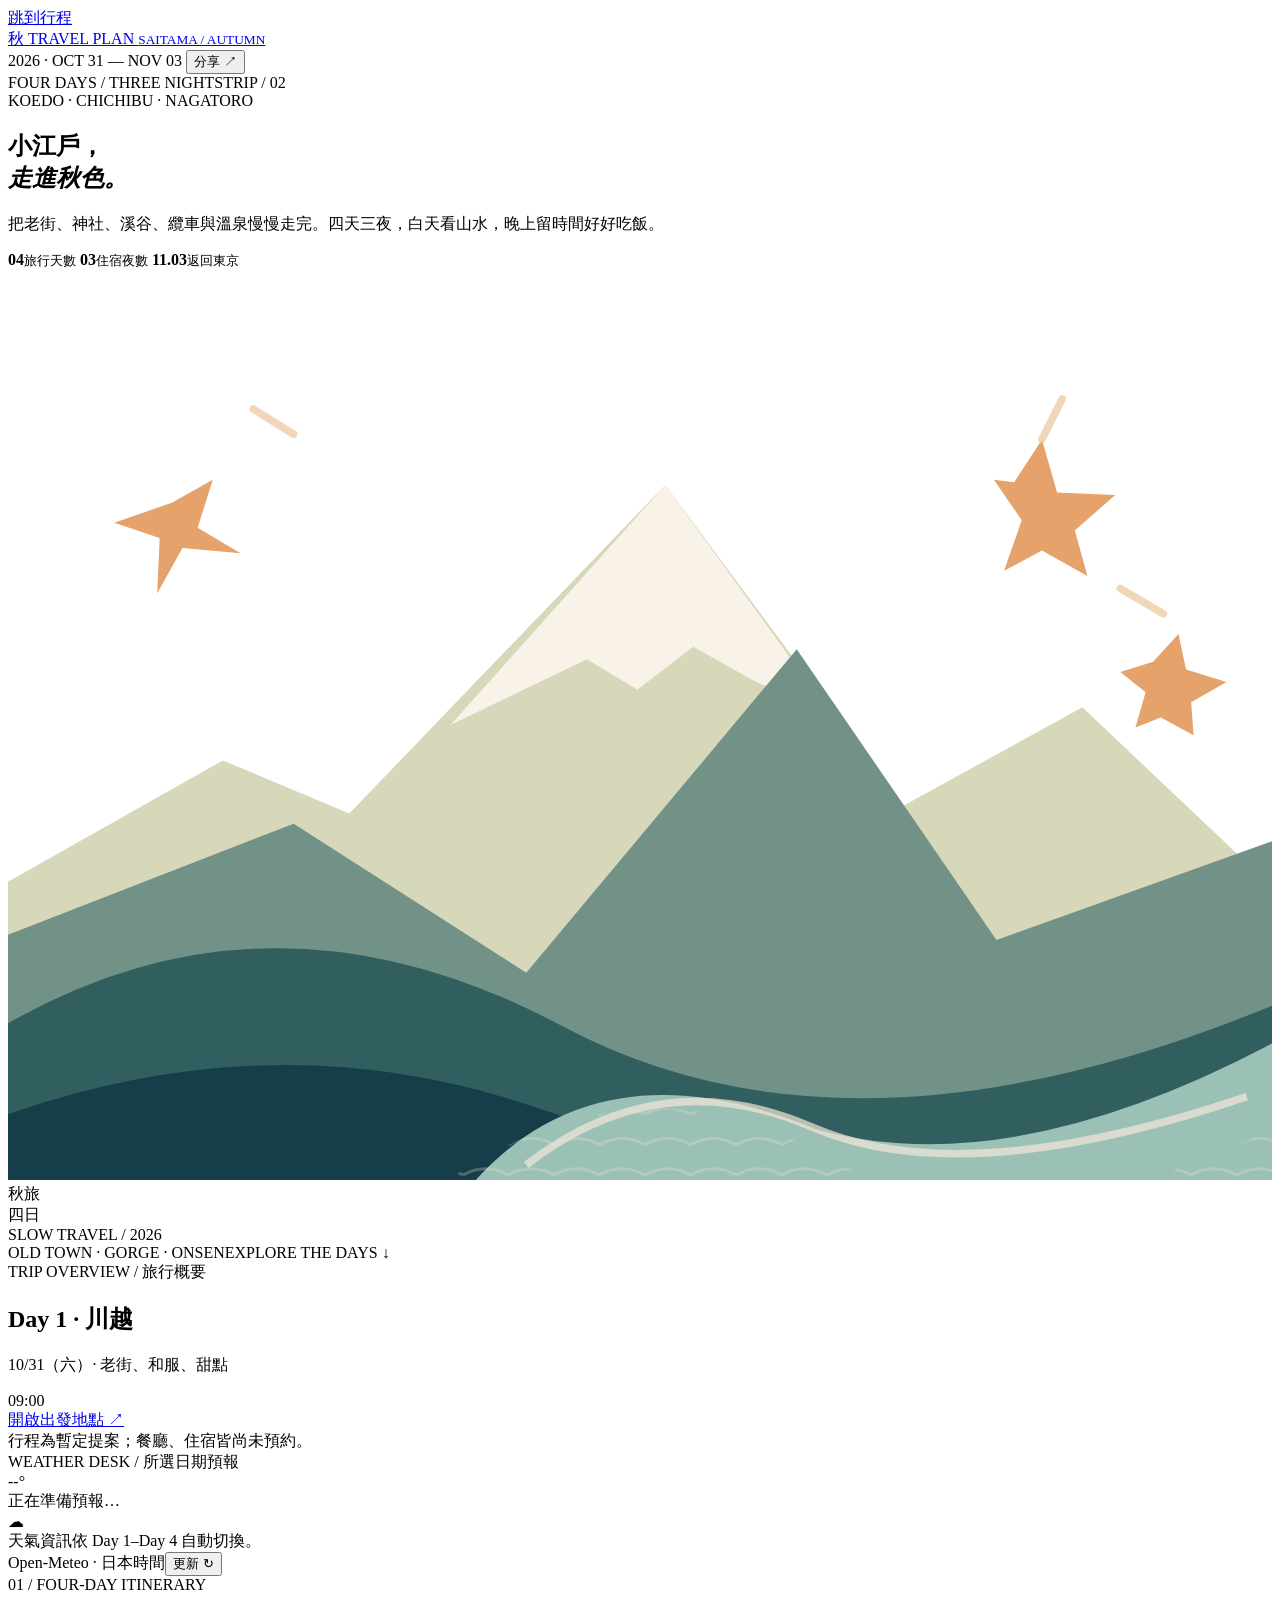
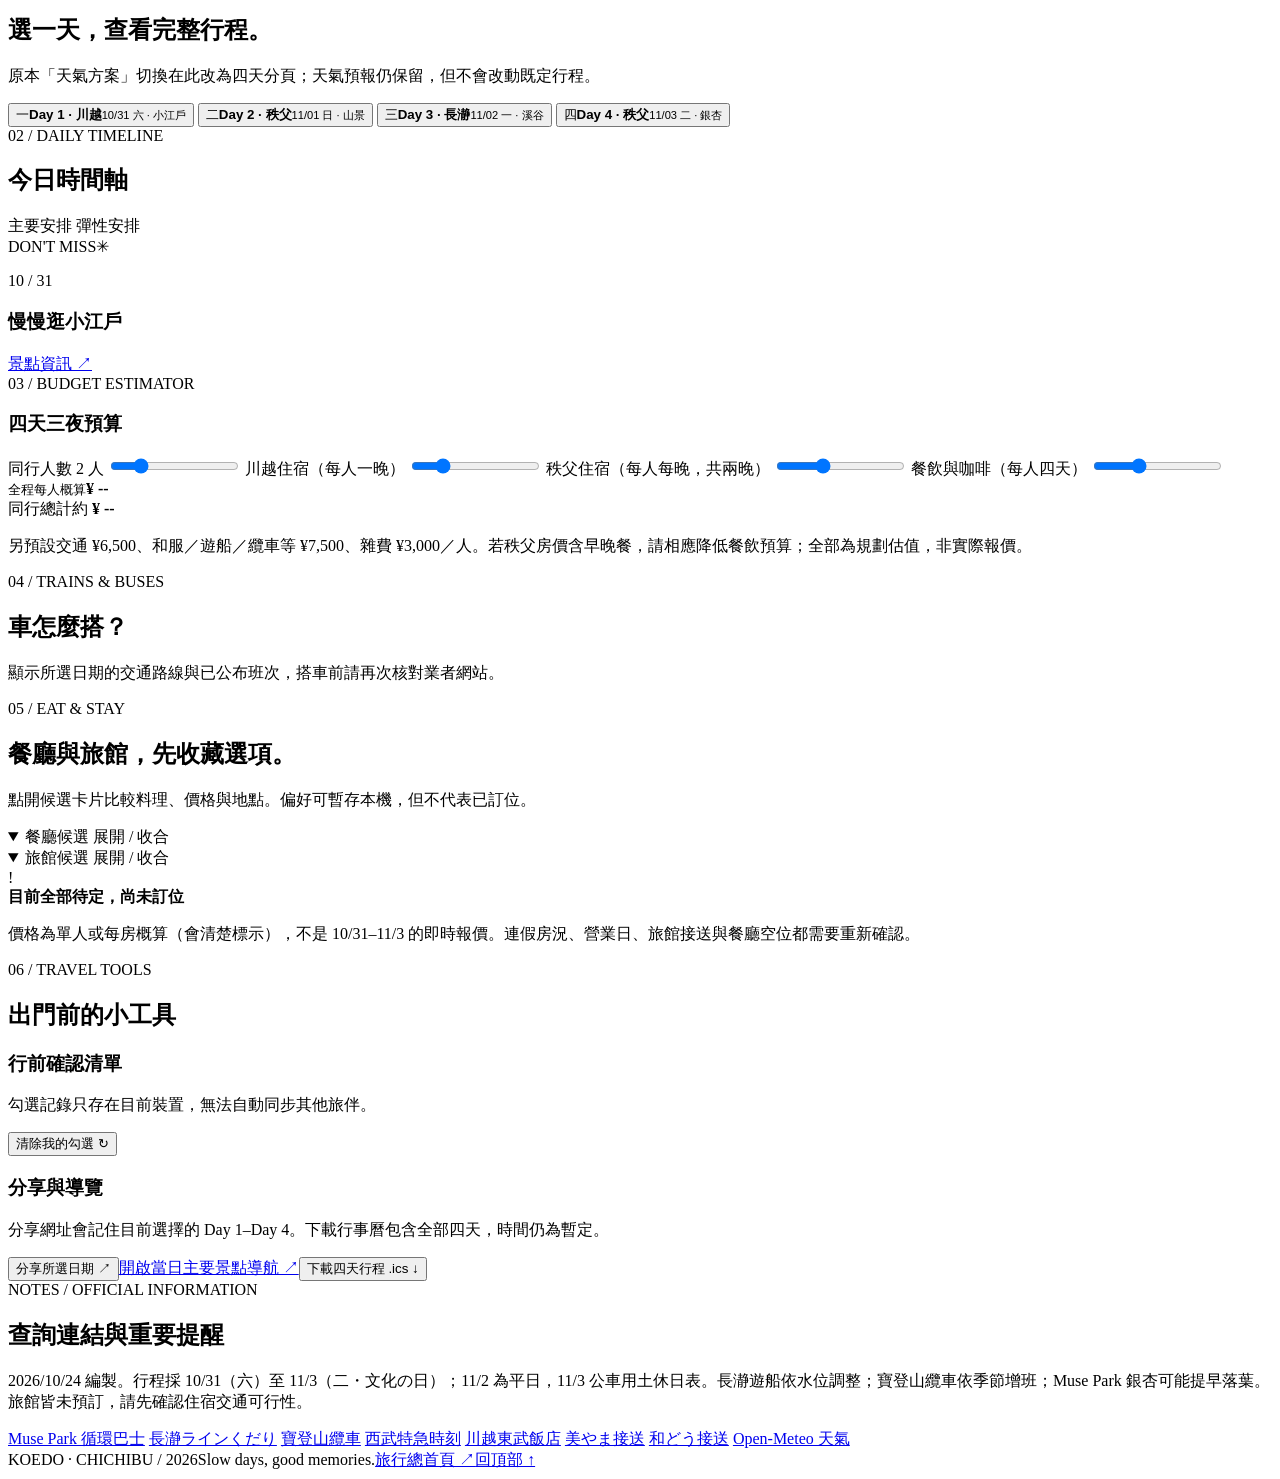
==== chichibu-kawagoe/index.html @ 5db81b58 "Add four-day Kawagoe and Chichibu itinerary page skeleton" ====
<!doctype html>
<html lang="zh-Hant">
<head>
<meta charset="UTF-8">
<meta name="viewport" content="width=device-width, initial-scale=1, viewport-fit=cover">
<meta name="theme-color" content="#102c34">
<meta name="description" content="2026/10/31–11/3 川越、秩父與長瀞四天三夜互動行程；每日時間軸、交通資訊、餐廳旅館候選、預算與地圖。">
<meta property="og:type" content="website">
<meta property="og:title" content="川越・秩父・長瀞｜四天三夜秋日旅行">
<meta property="og:description" content="切換 Day 1–Day 4，查看行程、交通、待定餐廳與旅館候選、即時預報和預算。">
<title>川越・秩父・長瀞｜2026 秋日四天三夜</title>
<link rel="icon" href="favicon.svg" type="image/svg+xml">
<link rel="stylesheet" href="styles.css">
<script src="app.js" defer></script>
</head>
<body>
<a class="skip-link" href="#schedule">跳到行程</a>
<header class="site-header">
  <a class="brand" href="../" aria-label="返回 Travel Plan 總首頁">
    <span class="brand-mark" aria-hidden="true">秋</span>
    <span class="brand-caption">TRAVEL PLAN <small>SAITAMA / AUTUMN</small></span>
  </a>
  <div class="header-actions">
    <span class="header-date">2026 · OCT 31 — NOV 03</span>
    <button class="header-share" id="shareTop" type="button">分享 ↗</button>
  </div>
</header>
<main id="top">
  <section class="hero" aria-labelledby="hero-title">
    <div class="hero-topline"><span class="pill pill-bright">FOUR DAYS / THREE NIGHTS</span><span class="hero-index">TRIP / 02</span></div>
    <div class="hero-grid">
      <div class="hero-copy">
        <div class="kicker">KOEDO · CHICHIBU · NAGATORO</div>
        <h1 id="hero-title">小江戶，<br><em>走進秋色。</em></h1>
        <p class="hero-subtitle">把老街、神社、溪谷、纜車與溫泉慢慢走完。四天三夜，白天看山水，晚上留時間好好吃飯。</p>
        <div class="hero-meta">
          <span><b>04</b><small>旅行天數</small></span>
          <span><b>03</b><small>住宿夜數</small></span>
          <span><b>11.03</b><small>返回東京</small></span>
        </div>
      </div>
      <div class="hero-visual autumn-visual" role="img" aria-label="原創山巒、河流、楓葉與夕陽的日式風格插畫">
        <div class="art-rising-sun"></div>
        <svg viewBox="0 0 500 360" xmlns="http://www.w3.org/2000/svg" aria-hidden="true" focusable="false">
          <defs><pattern id="river-lines" width="18" height="12" patternUnits="userSpaceOnUse"><path d="M0 10Q9 5 18 10" fill="none" stroke="#f2e7d8" opacity=".3"/></pattern></defs>
          <path d="M0 242L85 194L135 215L260 85L354 212L425 173L500 244V360H0Z" fill="#d7d7ba"/>
          <path d="M175 180L260 85L325 175L296 163L271 149L249 166L229 154Z" fill="#f8f2e9"/>
          <path d="M0 263L113 219L205 278L312 150L391 265L500 226V360H0Z" fill="#739287"/>
          <path d="M0 298Q105 238 219 299T500 291V360H0Z" fill="#315f5f"/>
          <path d="M0 334Q108 296 211 332T500 326V360H0Z" fill="#153e48"/>
          <path d="M185 360Q235 305 320 340Q396 361 500 306V360Z" fill="#9bc0b6"/>
          <path d="M205 354Q258 313 318 339T490 327" fill="none" stroke="#f2e7d8" stroke-width="3" opacity=".7"/>
          <path d="M174 360Q250 309 322 350T500 340V360Z" fill="url(#river-lines)"/>
          <g fill="#e5a36b"><path d="M65 92l16-9-6 19 17 10-23-2-10 18 1-22-18-6z"/><path d="M398 84l11-17 6 21 23 1-16 14 5 18-18-10-15 8 7-20-11-16z"/><path d="M453 155l10-11 3 14 16 5-14 8 1 13-13-7-10 4 4-14-10-8z"/></g>
          <g stroke="#efcda7" stroke-width="3" stroke-linecap="round" opacity=".8"><path d="M97 55l16 10"/><path d="M417 51l-8 16"/><path d="M440 126l17 10"/></g>
        </svg>
        <div class="visual-stamp">秋旅<br>四日</div>
        <span class="visual-label">SLOW TRAVEL / 2026</span>
      </div>
    </div>
    <div class="hero-bottom"><span>OLD TOWN · GORGE · ONSEN</span><span>EXPLORE THE DAYS ↓</span></div>
  </section>

  <div class="page-shell">
    <section class="intro-grid" aria-label="旅行概要與天氣">
      <article class="info-card meet-card">
        <div class="section-eyebrow">TRIP OVERVIEW / 旅行概要</div>
        <div class="meet-head"><div><h2 id="overviewTitle">Day 1 · 川越</h2><p id="overviewDate">10/31（六）· 老街、和服、甜點</p></div><div class="meet-clock" id="overviewClock">09<span>:00</span></div></div>
        <a class="text-link" id="meetMap" href="https://www.google.com/maps/search/?api=1&query=Ikebukuro%20Station" target="_blank" rel="noopener noreferrer">開啟出發地點 ↗</a>
        <div class="small-note"><span class="tiny-dot"></span> 行程為暫定提案；餐廳、住宿皆尚未預約。</div>
      </article>
      <article class="info-card weather-card" id="weatherBox">
        <div class="section-eyebrow">WEATHER DESK / 所選日期預報</div>
        <div class="weather-main"><div><div class="weather-temp" id="weatherTemp">--°</div><div id="weatherLabel" class="weather-label">正在準備預報…</div></div><div class="weather-symbol" id="weatherSymbol" aria-hidden="true">☁</div></div>
        <div class="weather-forecast" id="weatherForecast">天氣資訊依 Day 1–Day 4 自動切換。</div>
        <div class="weather-footer"><span id="weatherChecked">Open-Meteo · 日本時間</span><button type="button" class="subtle-button" id="reloadWeather">更新 ↻</button></div>
      </article>
    </section>

    <section class="mode-section" aria-labelledby="mode-title">
      <div class="section-heading"><div><div class="section-eyebrow">01 / FOUR-DAY ITINERARY</div><h2 id="mode-title">選一天，查看完整行程。</h2></div><p>原本「天氣方案」切換在此改為四天分頁；天氣預報仍保留，但不會改動既定行程。</p></div>
      <div class="mode-switch day-switch" role="group" aria-label="選擇旅行日期">
        <button type="button" class="mode-btn" data-day="1" aria-pressed="true"><span class="mode-icon">一</span><span><strong>Day 1 · 川越</strong><small>10/31 六 · 小江戶</small></span></button>
        <button type="button" class="mode-btn" data-day="2" aria-pressed="false"><span class="mode-icon">二</span><span><strong>Day 2 · 秩父</strong><small>11/01 日 · 山景</small></span></button>
        <button type="button" class="mode-btn" data-day="3" aria-pressed="false"><span class="mode-icon">三</span><span><strong>Day 3 · 長瀞</strong><small>11/02 一 · 溪谷</small></span></button>
        <button type="button" class="mode-btn" data-day="4" aria-pressed="false"><span class="mode-icon">四</span><span><strong>Day 4 · 秩父</strong><small>11/03 二 · 銀杏</small></span></button>
      </div>
      <div class="mode-notice" role="status" aria-live="polite" id="modeNotice"></div>
    </section>

    <section class="schedule-section" id="schedule" aria-labelledby="schedule-title">
      <div class="section-heading schedule-heading"><div><div class="section-eyebrow">02 / DAILY TIMELINE</div><h2 id="schedule-title">今日時間軸</h2></div><div class="schedule-right"><span class="schedule-key"><i></i> 主要安排</span><span class="schedule-key"><i></i> 彈性安排</span></div></div>
      <div class="schedule-layout">
        <div class="timeline" id="timeline" aria-live="polite"></div>
        <aside class="side-column">
          <article class="side-card highlight-card">
            <div class="highlight-top"><span class="small-label">DON'T MISS</span><span class="tiny-sun">✳</span></div>
            <p class="highlight-no" id="highlightDate">10 / 31</p><h3 id="highlightTitle">慢慢逛小江戶</h3><p id="highlightDesc"></p>
            <a id="highlightLink" href="#" target="_blank" rel="noopener noreferrer">景點資訊 ↗</a>
          </article>
          <article class="side-card budget-card" id="budget">
            <div class="section-eyebrow">03 / BUDGET ESTIMATOR</div>
            <h3>四天三夜預算</h3>
            <label class="field-label" for="people">同行人數 <output id="peopleOut">2</output> 人</label>
            <input type="range" id="people" min="1" max="6" step="1" value="2">
            <label class="field-label" for="kawagoeStay">川越住宿（每人一晚） <output id="kawagoeStayOut"></output></label>
            <input type="range" id="kawagoeStay" min="6000" max="20000" step="1000" value="9000">
            <label class="field-label" for="chichibuStay">秩父住宿（每人每晚，共兩晚） <output id="chichibuStayOut"></output></label>
            <input type="range" id="chichibuStay" min="9000" max="35000" step="1000" value="18000">
            <label class="field-label" for="foodCost">餐飲與咖啡（每人四天） <output id="foodCostOut"></output></label>
            <input type="range" id="foodCost" min="5000" max="20000" step="1000" value="10000">
            <div class="budget-total"><small>全程每人概算</small><strong id="perBudget">¥ --</strong></div>
            <div class="budget-per">同行總計約 <strong id="totalBudget">¥ --</strong></div>
            <p class="range-help">另預設交通 ¥6,500、和服／遊船／纜車等 ¥7,500、雜費 ¥3,000／人。若秩父房價含早晚餐，請相應降低餐飲預算；全部為規劃估值，非實際報價。</p>
          </article>
        </aside>
      </div>
    </section>

    <section class="transit-section" id="transport" aria-labelledby="transport-title">
      <div class="section-heading"><div><div class="section-eyebrow">04 / TRAINS & BUSES</div><h2 id="transport-title">車怎麼搭？</h2></div><p>顯示所選日期的交通路線與已公布班次，搭車前請再次核對業者網站。</p></div>
      <div id="transportCards" class="transit-grid" aria-live="polite"></div>
    </section>

    <section class="food-section" id="food" aria-labelledby="food-title">
      <div class="section-heading"><div><div class="section-eyebrow">05 / EAT & STAY</div><h2 id="food-title">餐廳與旅館，先收藏選項。</h2></div><p>點開候選卡片比較料理、價格與地點。偏好可暫存本機，但不代表已訂位。</p></div>
      <div class="choice-columns">
        <details class="choice-group" open><summary><span>餐廳候選 <small id="foodCount"></small></span><span class="summary-open">展開 / 收合</span></summary><div class="choice-list" id="foodChoices"></div></details>
        <details class="choice-group" open><summary><span>旅館候選 <small id="hotelCount"></small></span><span class="summary-open">展開 / 收合</span></summary><div class="choice-list" id="hotelChoices"></div></details>
      </div>
      <div class="booking-warning"><span class="warning-icon">!</span><div><b>目前全部待定，尚未訂位</b><p>價格為單人或每房概算（會清楚標示），不是 10/31–11/3 的即時報價。連假房況、營業日、旅館接送與餐廳空位都需要重新確認。</p></div></div>
    </section>

    <section class="tools-section" aria-labelledby="tools-title">
      <div class="section-heading"><div><div class="section-eyebrow">06 / TRAVEL TOOLS</div><h2 id="tools-title">出門前的小工具</h2></div></div>
      <div class="tools-grid">
        <article class="tool-card"><h3>行前確認清單</h3><p>勾選記錄只存在目前裝置，無法自動同步其他旅伴。</p><div class="checklist" id="checklist"></div><button class="reset-button" id="resetChecklist" type="button">清除我的勾選 ↻</button></article>
        <article class="tool-card"><h3>分享與導覽</h3><p>分享網址會記住目前選擇的 Day 1–Day 4。下載行事曆包含全部四天，時間仍為暫定。</p><div class="action-stack"><button class="action-primary" id="sharePlan" type="button">分享所選日期 ↗</button><a class="action-secondary" id="routeLink" href="https://www.google.com/maps/" target="_blank" rel="noopener noreferrer">開啟當日主要景點導航 ↗</a><button class="action-secondary" id="downloadCalendar" type="button">下載四天行程 .ics ↓</button></div><div class="copy-message" id="copyMessage" role="status" aria-live="polite"></div></article>
      </div>
    </section>
    <section class="source-section" aria-labelledby="source-title">
      <div class="section-eyebrow">NOTES / OFFICIAL INFORMATION</div>
      <h2 id="source-title">查詢連結與重要提醒</h2>
      <p>2026/10/24 編製。行程採 10/31（六）至 11/3（二・文化の日）；11/2 為平日，11/3 公車用土休日表。長瀞遊船依水位調整；寶登山纜車依季節增班；Muse Park 銀杏可能提早落葉。旅館皆未預訂，請先確認住宿交通可行性。</p>
      <div class="source-links">
        <a href="https://www.muse-park.com/access" target="_blank" rel="noopener noreferrer">Muse Park 循環巴士</a>
        <a href="https://www.chichibu-railway.co.jp/blog/news/2026line/" target="_blank" rel="noopener noreferrer">長瀞ラインくだり</a>
        <a href="https://www.hodosan-ropeway.co.jp/information/" target="_blank" rel="noopener noreferrer">寶登山纜車</a>
        <a href="https://www.seiburailway.jp/railway/reservedtrain/timetable/" target="_blank" rel="noopener noreferrer">西武特急時刻</a>
        <a href="https://www.tobuhotel.co.jp/kawagoe2020/access/" target="_blank" rel="noopener noreferrer">川越東武飯店</a>
        <a href="https://www.miyama-onsen.com/access.asp" target="_blank" rel="noopener noreferrer">美やま接送</a>
        <a href="https://www.wadoh.co.jp/access/" target="_blank" rel="noopener noreferrer">和どう接送</a>
        <a href="https://open-meteo.com/" target="_blank" rel="noopener noreferrer">Open-Meteo 天氣</a>
      </div>
    </section>
  </div>
</main>
<footer class="site-footer"><span>KOEDO · CHICHIBU / 2026</span><span>Slow days, good memories.</span><a href="../">旅行總首頁 ↗</a><a href="#top">回頂部 ↑</a></footer>
<div class="toast" role="status" aria-live="polite" id="toast"></div>
</body>
</html>
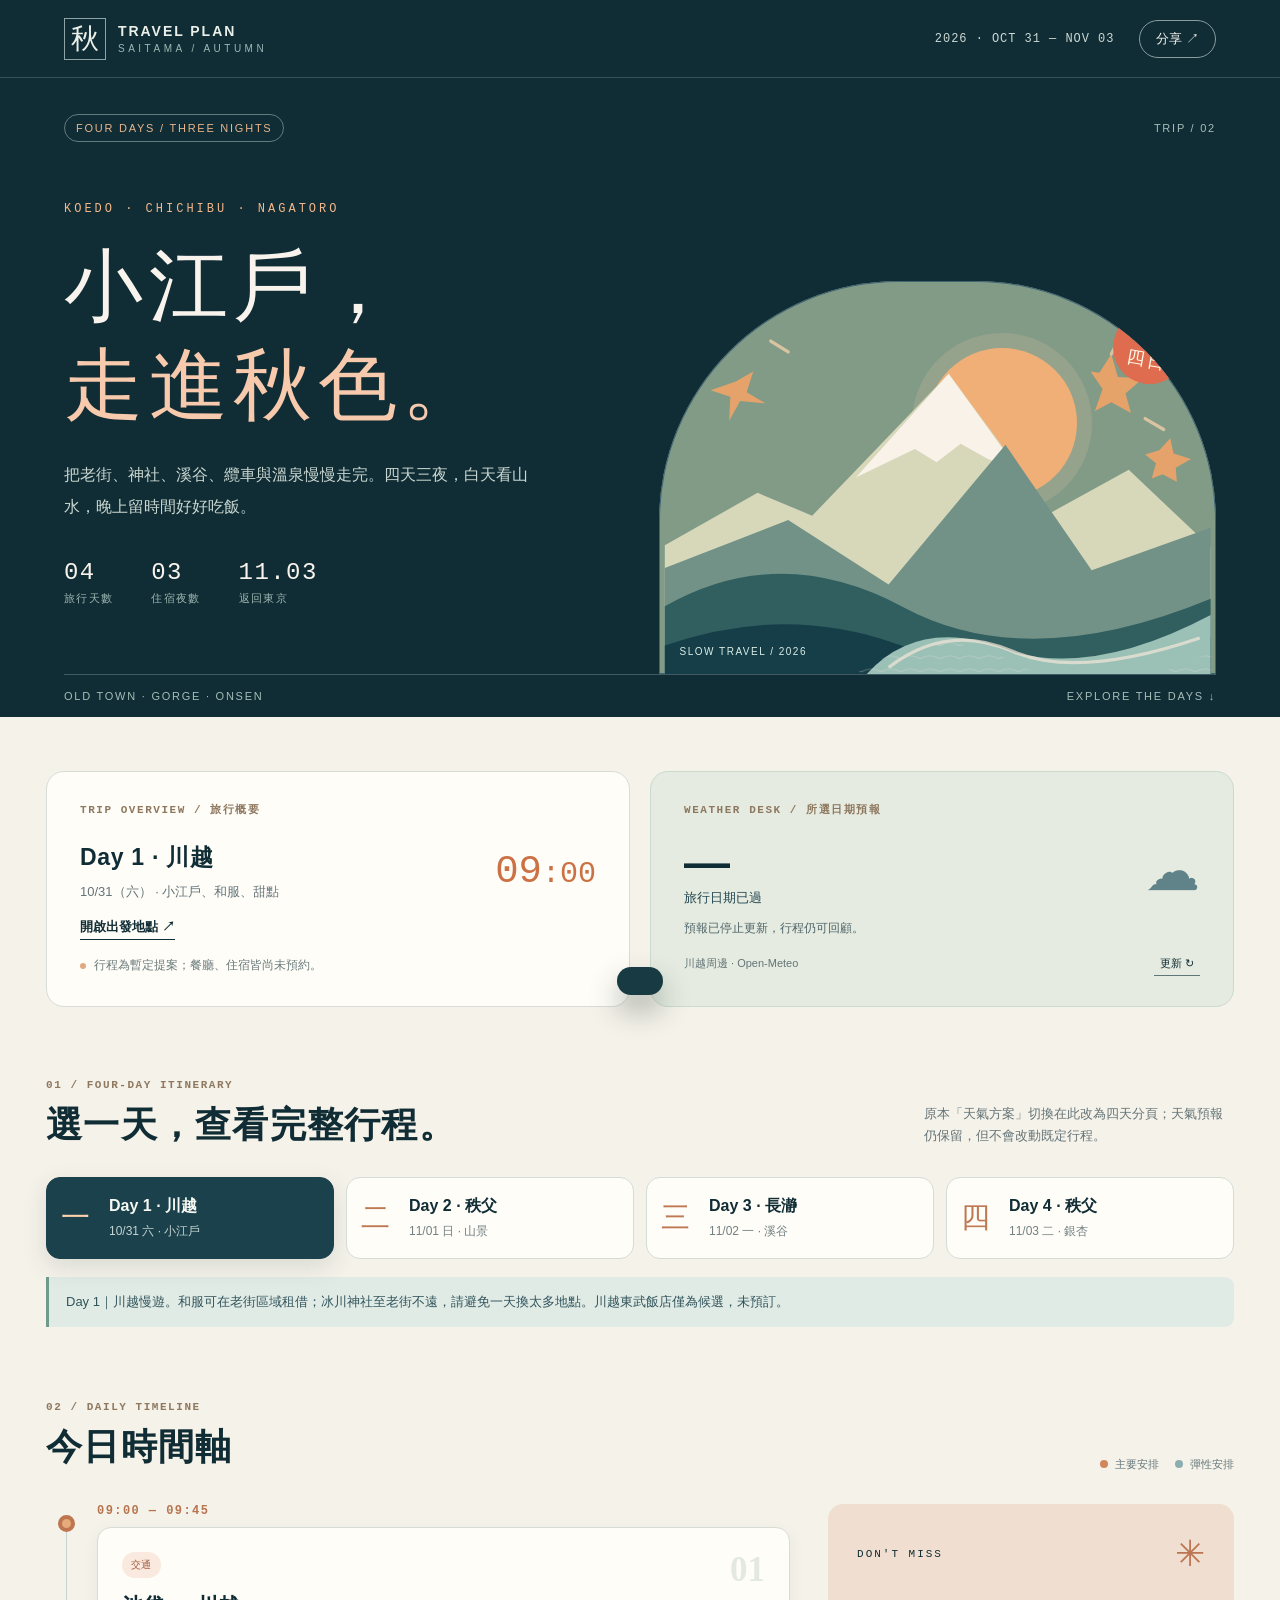
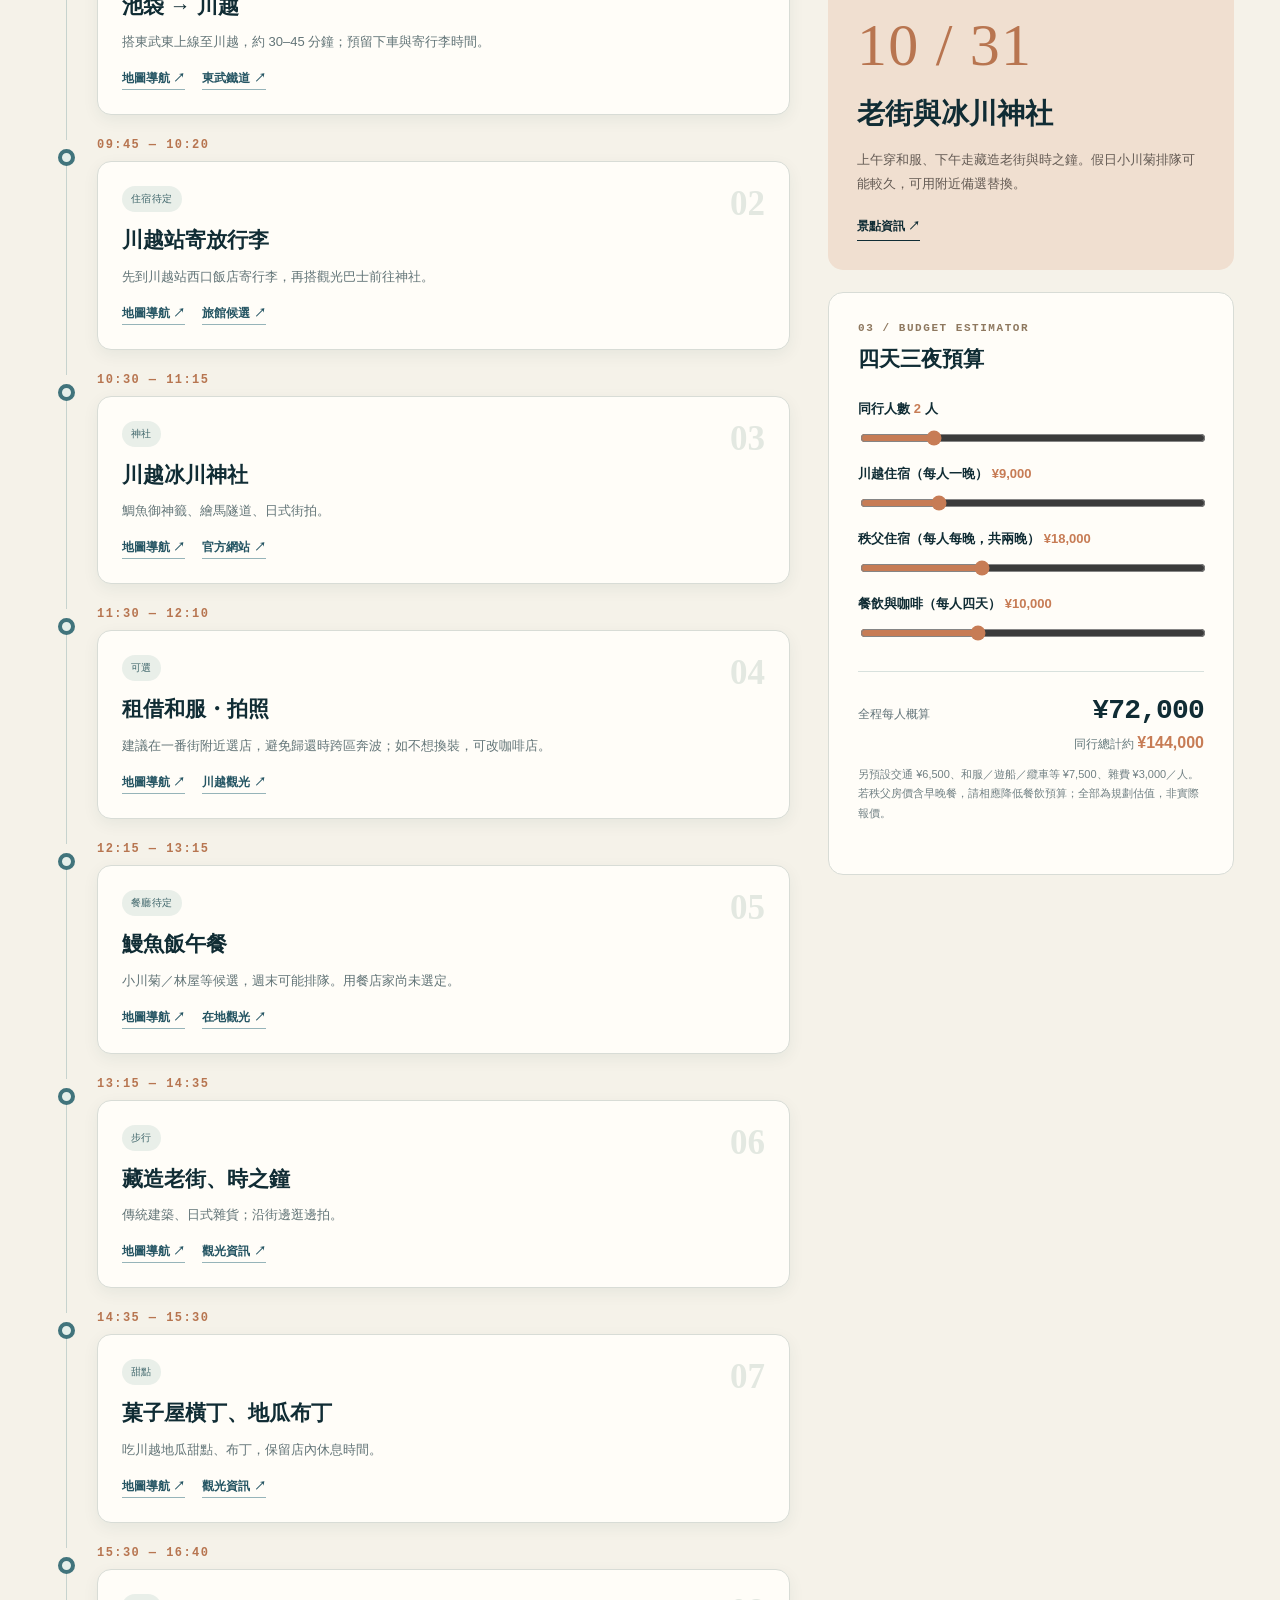
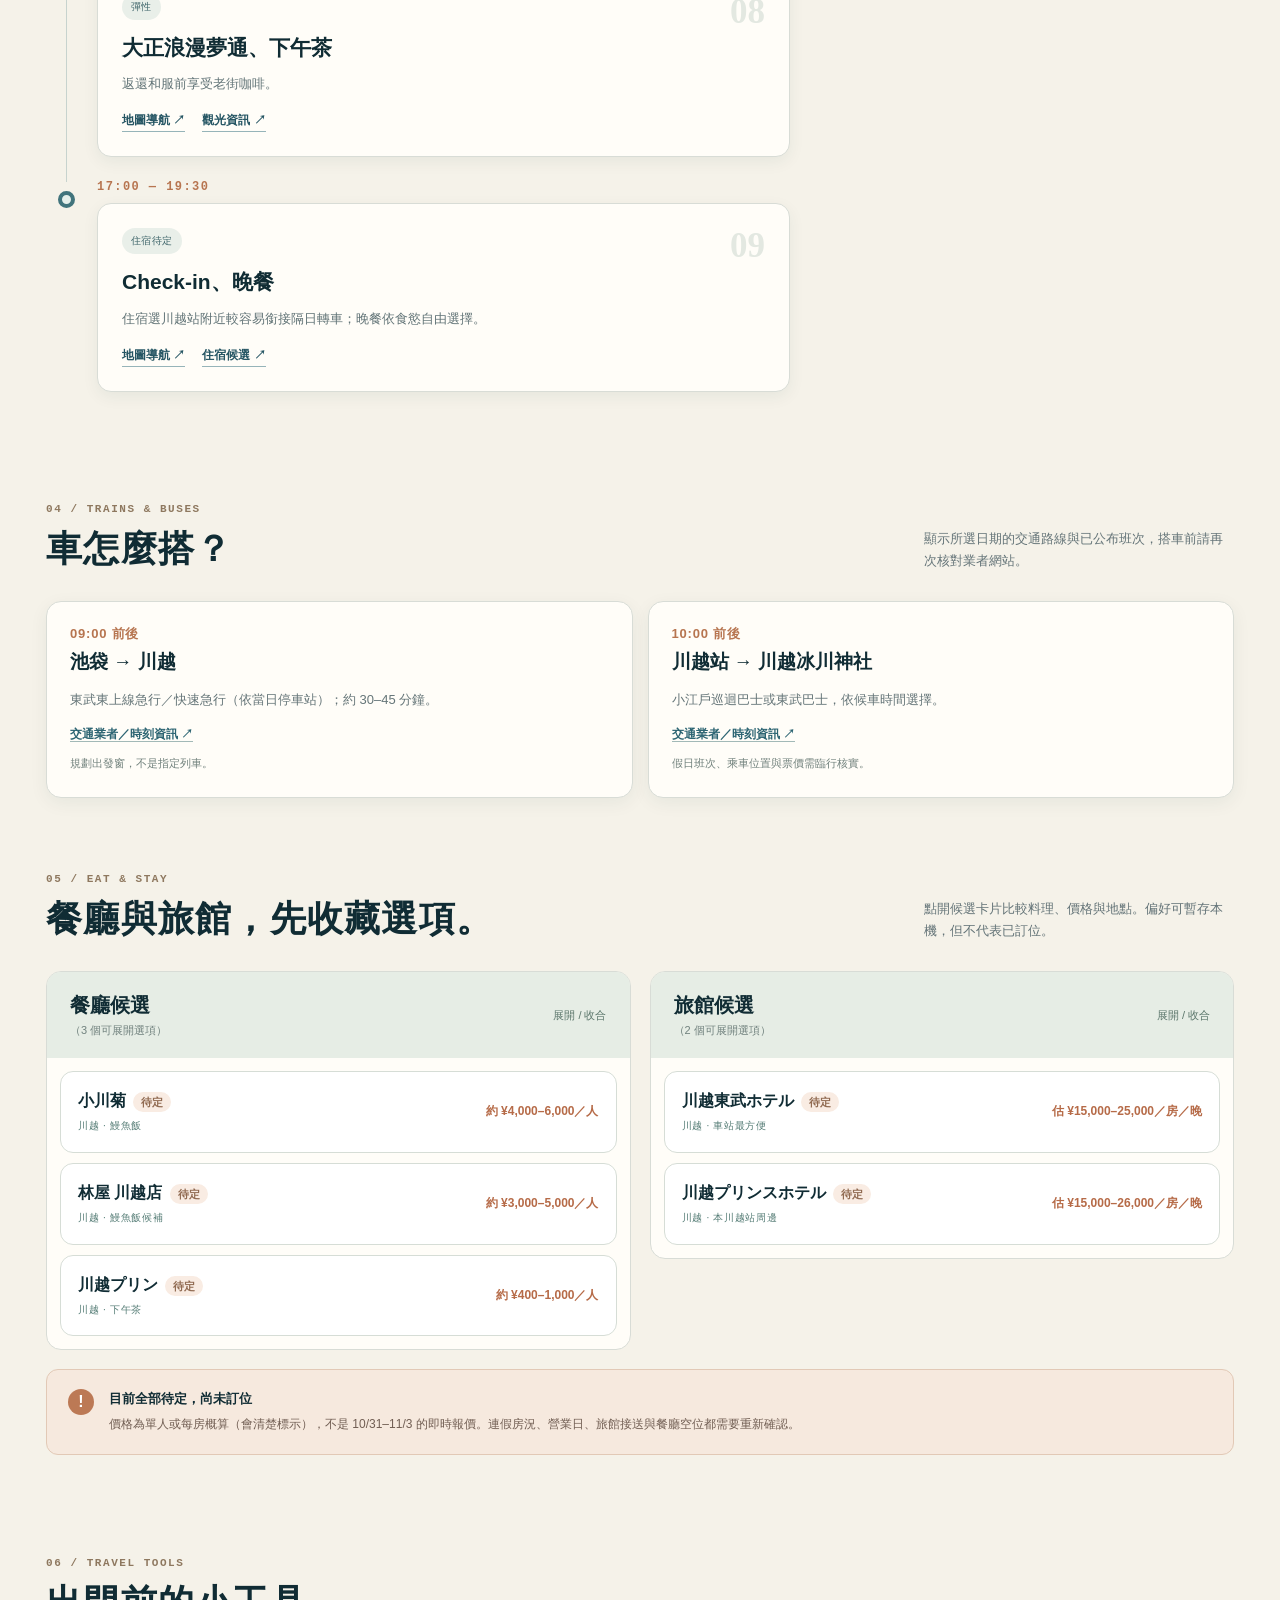
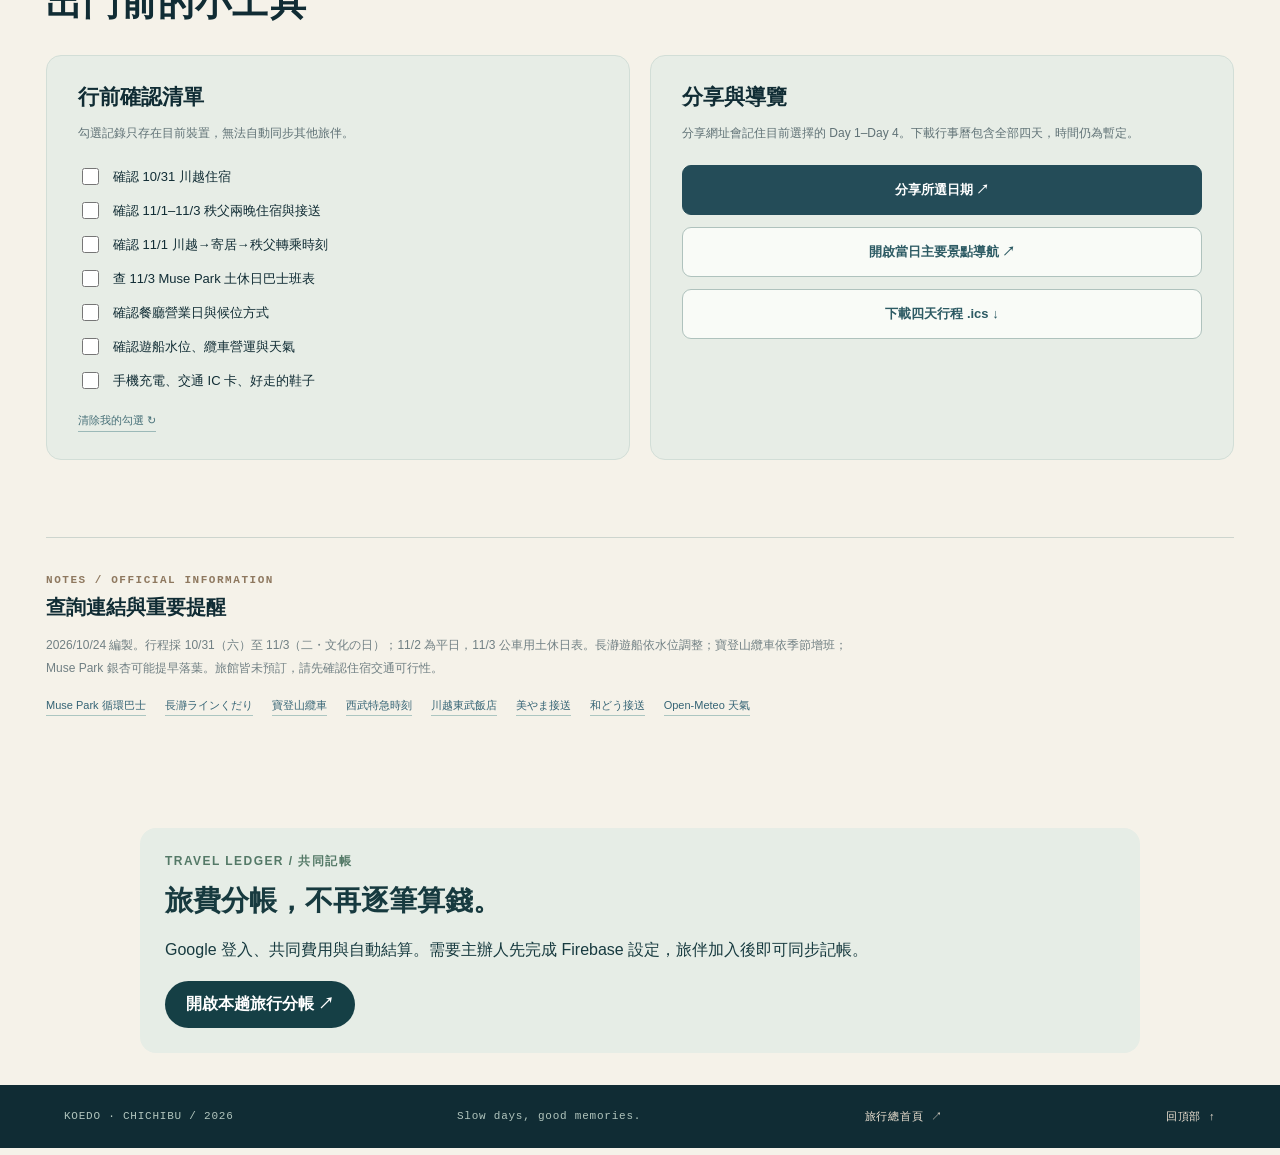
==== commit 188a157a: "Link itinerary to reusable travel ledger" ====
--- a/chichibu-kawagoe/index.html
+++ b/chichibu-kawagoe/index.html
@@ -154,7 +154,7 @@
       </div>
     </section>
   </div>
-</main>
+<section aria-label="旅行共同分帳" style="margin:32px auto;max-width:1000px;padding:25px;background:#e6ede6;color:#173a3f;border-radius:16px"><div style="font-size:12px;letter-spacing:.12em;font-weight:800;color:#547967">TRAVEL LEDGER / 共同記帳</div><h2 style="margin:12px 0;font-size:28px">旅費分帳，不再逐筆算錢。</h2><p style="line-height:1.8">Google 登入、共同費用與自動結算。需要主辦人先完成 Firebase 設定，旅伴加入後即可同步記帳。</p><a style="display:inline-block;padding:13px 21px;border-radius:28px;background:#153f45;color:#fff;text-decoration:none;font-weight:750" href="../expense-tracker/?trip=chichibu-kawagoe-2026">開啟本趟旅行分帳 ↗</a></section></main>
 <footer class="site-footer"><span>KOEDO · CHICHIBU / 2026</span><span>Slow days, good memories.</span><a href="../">旅行總首頁 ↗</a><a href="#top">回頂部 ↑</a></footer>
 <div class="toast" role="status" aria-live="polite" id="toast"></div>
 </body>
--- a/chichibu-kawagoe/styles.css
+++ b/chichibu-kawagoe/styles.css
@@ -0,0 +1,23 @@
+:root{--ink:#102c34;--ink-2:#244751;--cream:#f5f2e9;--paper:#fffdf8;--orange:#e79a65;--deep-orange:#cb7144;--mint:#d9e8db;--line:#d8dcd6;--sub:#647478;--white:#fff;--radius:18px;--serif:"Hiragino Mincho ProN","Yu Mincho","Noto Serif CJK TC",serif;--sans:-apple-system,BlinkMacSystemFont,"Noto Sans TC","PingFang TC","Microsoft JhengHei",sans-serif}
+*{box-sizing:border-box}html{scroll-behavior:smooth}body{margin:0;background:var(--cream);color:var(--ink);font-family:var(--sans);-webkit-font-smoothing:antialiased}button,input{font:inherit}a{color:inherit}button{cursor:pointer}button:focus-visible,a:focus-visible,input:focus-visible{outline:3px solid #e89d48;outline-offset:3px}::selection{background:#b8dbd0;color:#12333e}.skip-link{position:absolute;top:-60px;left:12px;background:white;z-index:50;padding:12px}.skip-link:focus{top:10px}
+.site-header{height:78px;padding:0 clamp(20px,5vw,90px);background:var(--ink);color:#eaf0e9;display:flex;align-items:center;justify-content:space-between;border-bottom:1px solid #35525b}.brand{display:flex;gap:12px;align-items:center;text-decoration:none}.brand-mark{width:42px;height:42px;border:1px solid #8da3a5;display:grid;place-items:center;font-family:var(--serif);font-size:28px}.brand-caption{font-size:14px;font-weight:700;letter-spacing:.14em}.brand-caption small{display:block;font-size:10px;letter-spacing:.35em;color:#9fb8b6;font-weight:400;margin-top:4px}.header-actions{display:flex;align-items:center;gap:25px}.header-date{font-family:ui-monospace,SFMono-Regular,Menlo,monospace;letter-spacing:.08em;font-size:12px;color:#ccd9d4}.week-marker{color:#f6bf97;margin-left:6px}.header-share{background:transparent;border:1px solid #8a9c9d;border-radius:30px;color:#f5f3ed;padding:9px 16px;font-size:13px;transition:background .2s}.header-share:hover{background:#274a55}
+.hero{background:var(--ink);color:#f8f4ed;overflow:hidden;padding:36px clamp(20px,5vw,90px) 0}.hero-topline,.hero-bottom{display:flex;justify-content:space-between;align-items:center;letter-spacing:.16em;font-size:11px;color:#a5beb8}.pill{display:inline-block;padding:7px 11px;border:1px solid #627c7e;border-radius:100px}.pill-bright{color:#e9b58c}.hero-grid{display:grid;grid-template-columns:1fr 1.02fr;align-items:center;min-height:460px;gap:48px}.hero-copy{padding:60px 0 68px}.kicker{font-family:ui-monospace,SFMono-Regular,Menlo,monospace;letter-spacing:.25em;font-size:12px;color:#f2b78a}.hero h1{font-family:var(--serif);font-weight:500;letter-spacing:.07em;font-size:clamp(58px,6.2vw,105px);line-height:1.25;margin:21px 0 24px}.hero h1 em{font-style:normal;color:#f8caad}.hero-subtitle{font-size:16px;line-height:2;color:#c9d7d1;max-width:470px}.hero-meta{display:flex;gap:38px;margin-top:36px}.hero-meta span{display:flex;flex-direction:column;gap:5px}.hero-meta b{font-size:24px;font-weight:500;letter-spacing:.06em;font-family:ui-monospace,monospace}.hero-meta small{font-size:11px;color:#9db6b1;letter-spacing:.12em}.hero-visual{height:393px;position:relative;border-radius:240px 240px 0 0;background:#789ea1;overflow:hidden;align-self:end;box-shadow:0 0 0 1px #426573 inset}.hero-visual svg{position:absolute;inset:0;width:100%;height:100%;bottom:0}.art-rising-sun{position:absolute;width:150px;height:150px;border-radius:50%;background:#f4bc8e;right:25%;top:20%;box-shadow:0 0 0 15px #ecc49f33}.visual-stamp{position:absolute;z-index:1;right:30px;top:30px;background:#df6c4e;color:#fff8e9;width:73px;height:73px;display:grid;place-items:center;text-align:center;line-height:1.35;letter-spacing:.13em;border-radius:50%;font-family:var(--serif);transform:rotate(10deg);font-size:18px}.visual-label{position:absolute;left:21px;bottom:17px;letter-spacing:.15em;font-size:10px;color:#daede7}.hero-bottom{border-top:1px solid #405963;padding:15px 0}.page-shell{max-width:1240px;margin:0 auto;padding:54px 26px 80px}
+.intro-grid{display:grid;grid-template-columns:1fr 1fr;gap:20px}.info-card{border-radius:var(--radius);padding:30px 33px;background:var(--paper);border:1px solid var(--line);min-height:225px}.section-eyebrow{font-family:ui-monospace,SFMono-Regular,Menlo,monospace;letter-spacing:.14em;color:#8e785f;font-size:11px;font-weight:700}.meet-head{display:flex;align-items:center;justify-content:space-between;gap:15px;margin:25px 0 16px}.meet-head h2{font-size:23px;letter-spacing:.03em;margin:0 0 10px}.meet-head p{font-size:13px;margin:0;color:var(--sub)}.meet-clock{font-family:ui-monospace,monospace;font-size:39px;color:var(--deep-orange);white-space:nowrap}.meet-clock span{font-size:30px}.text-link{display:inline-block;font-weight:700;font-size:13px;text-decoration:none;border-bottom:1px solid currentColor;padding-bottom:3px}.small-note{color:#697a7b;font-size:12px;margin-top:17px}.tiny-dot{width:6px;height:6px;background:#dfaa7f;display:inline-block;border-radius:50%;margin-right:5px}.weather-card{background:#e5ebe0;border-color:#cadacf}.weather-main{display:flex;justify-content:space-between;align-items:center;margin-top:18px}.weather-temp{font-size:46px;letter-spacing:-.05em;font-weight:600}.weather-label{font-size:13px;color:var(--ink-2)}.weather-symbol{font-size:55px;line-height:1;color:#5f8388}.weather-forecast{font-size:12px;color:#4f6469;margin-top:12px;min-height:18px;line-height:1.6}.weather-footer{display:flex;justify-content:space-between;align-items:center;margin-top:13px;gap:12px;font-size:11px;color:var(--sub)}.subtle-button{background:transparent;border:none;padding:4px 6px;color:var(--ink);border-bottom:1px solid #60777a}
+.mode-section{padding:72px 0 0}.section-heading{display:flex;justify-content:space-between;align-items:end;gap:22px;margin-bottom:27px}.section-heading h2{font-size:clamp(25px,3vw,36px);font-family:var(--serif);letter-spacing:.035em;font-weight:650;margin:10px 0 0}.section-heading>p{font-size:13px;color:var(--sub);max-width:310px;line-height:1.7;margin:0 0 2px}.mode-switch{display:grid;grid-template-columns:repeat(3,1fr);gap:12px}.mode-btn{background:#fffdf8;border:1px solid #d4dcd6;border-radius:14px;padding:23px 20px;text-align:left;display:flex;align-items:center;gap:15px;transition:all .2s;color:var(--ink)}.mode-btn:hover{transform:translateY(-2px);border-color:#718e8c}.mode-btn[aria-pressed="true"]{background:#1b414c;color:#f6f8f3;border-color:#1b414c;box-shadow:0 8px 24px #15384220}.mode-icon{font-size:30px;font-family:serif;min-width:38px}.mode-btn strong{display:block;font-size:16px;font-weight:650}.mode-btn small{display:block;font-size:12px;color:#728183;margin-top:6px}.mode-btn[aria-pressed="true"] small{color:#c5d4d1}.mode-notice{margin-top:18px;padding:14px 17px;background:#e1ebe6;border-left:3px solid #6e9b8e;border-radius:0 9px 9px 0;color:#31545b;font-size:13px;line-height:1.7}
+.schedule-section{padding:74px 0 20px}.schedule-heading{margin-bottom:32px}.schedule-right{display:flex;gap:16px}.schedule-key{font-size:11px;color:#65777b;display:flex;align-items:center;gap:7px}.schedule-key i{width:8px;height:8px;background:#d0865e;border-radius:50%;display:inline-block}.schedule-key:last-child i{background:#8aaeb0}.schedule-layout{display:grid;grid-template-columns:minmax(0,1.65fr) minmax(290px,.9fr);gap:38px}.timeline{position:relative;padding-left:12px}.timeline-item{position:relative;padding:0 0 23px 39px}.timeline-item::before{content:"";position:absolute;left:8px;top:18px;bottom:-2px;width:1px;background:#c7d3ce}.timeline-item:last-child::before{display:none}.timeline-dot{width:17px;height:17px;background:#e5efea;border:4px solid #41747c;position:absolute;top:11px;left:0;border-radius:50%;z-index:1}.timeline-item.fixed .timeline-dot{background:#e6ab7a;border-color:#be7651}.timeline-time{font-family:ui-monospace,monospace;letter-spacing:.12em;font-size:12px;color:#b77550;margin:0 0 9px;font-weight:700}.timeline-content{background:var(--paper);border:1px solid var(--line);border-radius:14px;padding:24px;box-shadow:0 5px 16px #123b4210}.timeline-content h3{font-size:21px;line-height:1.55;margin:0 0 8px;font-weight:700}.timeline-content p{font-size:13px;line-height:1.85;color:#627477;margin:0 0 16px}.timeline-badges{display:flex;gap:7px;flex-wrap:wrap;margin-bottom:12px}.timeline-tag{display:inline-block;background:#e9efe9;border-radius:50px;padding:6px 9px;font-size:10px;color:#3e656a;letter-spacing:.04em}.timeline-tag.fixed-tag{background:#fae9df;color:#a15b3e}.timeline-links{display:flex;gap:17px;flex-wrap:wrap}.timeline-links a{text-decoration:none;font-size:12px;font-weight:700;color:#255563;border-bottom:1px solid #96b4b9;padding-bottom:2px}.timeline-links a:hover{color:#ac5e40}.timeline-split{display:flex;gap:10px;align-items:start;justify-content:space-between}.timeline-number{font-size:35px;line-height:1;color:#e3e8e1;font-family:var(--serif);font-weight:700;flex:0 0 auto}.side-column{display:flex;flex-direction:column;gap:22px}.side-card{border-radius:15px;padding:29px;background:var(--paper);border:1px solid var(--line)}.highlight-card{background:#f0dfd0;border:none;position:relative;overflow:hidden}.highlight-top{display:flex;justify-content:space-between;align-items:center}.small-label{font-family:ui-monospace,monospace;letter-spacing:.18em;font-size:11px}.tiny-sun{font-size:36px;color:#bb7651}.highlight-no{font-size:60px;line-height:1;margin:40px 0 18px;letter-spacing:.02em;color:#b87550;font-family:var(--serif)}.highlight-card h3{font-size:28px;line-height:1.5;font-family:var(--serif);margin:0}.highlight-card>p:not(.highlight-no){font-size:13px;line-height:1.9;color:#635a53}.highlight-card a{display:inline-block;font-size:12px;font-weight:700;text-decoration:none;border-bottom:1px solid;margin-top:8px;padding-bottom:5px}.budget-card h3{font-size:21px;margin:11px 0 27px}.field-label{font-size:13px;font-weight:650;display:block;margin:15px 0 10px}.field-label output{color:#c77c55;font-weight:800}input[type="range"]{width:100%;accent-color:#c77c55;cursor:pointer}.range-help{font-size:11px;line-height:1.75;color:#718084;margin:12px 0 22px}.meal-toggle{display:flex;gap:7px}.meal-toggle button{flex:1;border:1px solid #ccd8d1;background:#f3f7f2;padding:11px 7px;border-radius:8px;color:#46656b;font-size:12px}.meal-toggle button[aria-pressed="true"]{background:#244a55;color:white;border-color:#244a55}.budget-total{border-top:1px solid #d8e1dd;margin-top:26px;padding-top:23px;display:flex;justify-content:space-between;align-items:baseline}.budget-total small{color:#637479;font-size:12px}.budget-total strong{font-size:28px;font-family:ui-monospace,monospace;letter-spacing:-.03em}.budget-per{text-align:right;font-size:12px;color:#65797c;margin-top:8px}.budget-per strong{color:#c77c55;font-size:16px}
+.food-section{padding:75px 0 30px}.food-grid{display:grid;grid-template-columns:repeat(3,minmax(0,1fr));gap:17px}.restaurant-card{background:var(--paper);padding:25px;border:1px solid var(--line);border-radius:14px;display:flex;flex-direction:column;min-height:332px}.restaurant-top{display:flex;justify-content:space-between;align-items:start;margin-bottom:20px}.rest-label{font-size:10px;letter-spacing:.15em;color:#b56f4d;font-family:ui-monospace,monospace;font-weight:700}.rest-symbol{display:grid;place-items:center;width:43px;height:43px;border:1px solid #b3c6bf;border-radius:50%;color:#678980;font-size:24px;font-family:var(--serif)}.restaurant-card h3{font-size:24px;margin:0 0 14px;font-family:var(--serif);line-height:1.45}.restaurant-card h3 small{font-size:12px;color:#667678;font-family:var(--sans);font-weight:500}.restaurant-card>p{font-size:13px;line-height:1.75;color:#667679;margin:0 0 24px;flex:1}.rest-meta{border-top:1px dashed #cfdbd4;padding-top:16px;display:flex;justify-content:space-between;align-items:center;gap:8px;font-size:11px}.rest-meta b{font-size:12px}.rest-meta span{color:#718084}.restaurant-actions{display:flex;gap:15px;margin-top:17px}.restaurant-actions a{font-size:12px;text-decoration:none;color:#326270;border-bottom:1px solid #a5c0c3;padding-bottom:3px}.booking-warning{display:flex;gap:15px;padding:19px 21px;background:#f6e9de;border:1px solid #e2c9b6;border-radius:12px;margin-top:19px}.warning-icon{width:26px;height:26px;border-radius:50%;display:grid;place-items:center;background:#bc7955;color:#fff;font-weight:700;flex:0 0 auto}.booking-warning b{font-size:13px}.booking-warning p{font-size:12px;margin:6px 0 0;color:#715e53;line-height:1.7}
+.tools-section{padding:72px 0 42px}.tools-grid{display:grid;grid-template-columns:1fr 1fr;gap:20px}.tool-card{background:#e7ede6;border:1px solid #d2ded7;padding:27px 31px;border-radius:15px}.tool-card h3{font-size:21px;font-family:var(--serif);margin:0 0 12px}.tool-card>p{font-size:12px;line-height:1.8;color:#607276;margin:0 0 21px}.checklist{display:grid;gap:11px}.check-item{display:flex;align-items:center;gap:11px;font-size:13px;line-height:1.5}.check-item input{accent-color:#26535d;width:17px;height:17px;cursor:pointer}.check-item input:checked+span{text-decoration:line-through;color:#81918e}.reset-button{margin-top:18px;font-size:11px;color:#477078;background:transparent;border:0;border-bottom:1px solid #9cb9b8;padding:3px 0}.action-stack{display:grid;gap:12px}.action-stack>*{padding:15px 18px;border-radius:9px;font-size:13px;font-weight:700;text-decoration:none;text-align:center}.action-primary{background:#244c58;color:#fff;border:1px solid #244c58}.action-primary:hover{background:#133a45}.action-secondary{background:#f9fbf7;color:#2c5a63;border:1px solid #afc2bd}.action-secondary:hover{background:white}.copy-message{font-size:12px;line-height:1.6;color:#477078;min-height:16px;margin-top:13px}.source-section{border-top:1px solid #cdd5ce;margin-top:35px;padding-top:36px}.source-section h2{font-size:20px;margin:8px 0 13px;font-family:var(--serif)}.source-section p{font-size:12px;line-height:1.9;color:#718084;max-width:820px}.source-links{display:flex;flex-wrap:wrap;gap:11px 19px;margin-top:18px}.source-links a{font-size:11px;color:#356475;text-decoration:none;border-bottom:1px solid #acc6c1;padding-bottom:2px}.site-footer{background:var(--ink);padding:24px clamp(20px,5vw,90px);color:#b1c5bd;display:flex;justify-content:space-between;gap:20px;align-items:center;font-family:ui-monospace,monospace;font-size:11px;letter-spacing:.07em}.site-footer a{color:#f1e5d5;text-decoration:none}.toast{position:fixed;z-index:20;bottom:25px;left:50%;transform:translate(-50%,120px);border-radius:99px;background:#183a42;color:white;padding:14px 23px;box-shadow:0 15px 30px #122b2b55;font-size:13px;transition:transform .25s;max-width:85vw;text-align:center}.toast.show{transform:translate(-50%,0)}
+@media(max-width:950px){.hero-grid{gap:24px;min-height:400px}.hero h1{font-size:60px}.hero-visual{height:330px}.schedule-layout{grid-template-columns:minmax(0,1.2fr) minmax(275px,.8fr);gap:22px}.food-grid{gap:12px}.restaurant-card{padding:20px}.rest-meta{display:block}.rest-meta span{display:block;margin-top:6px}}
+@media(max-width:760px){.site-header{height:68px;padding:0 19px}.brand-caption{font-size:11px}.brand-caption small{font-size:8px}.brand-mark{width:37px;height:37px;font-size:25px}.header-date{display:none}.hero{padding:23px 22px 0}.hero-topline{font-size:9px}.hero-grid{grid-template-columns:1fr;gap:0;min-height:0}.hero-copy{padding:37px 0 20px}.hero h1{font-size:clamp(52px,11vw,73px);margin:11px 0}.hero-subtitle{font-size:13px;line-height:1.85}.hero-meta{gap:30px;margin-top:24px}.hero-meta b{font-size:21px}.hero-visual{height:240px;width:min(390px,100%);margin:auto}.art-rising-sun{width:112px;height:112px}.visual-stamp{width:60px;height:60px;font-size:15px}.hero-bottom{padding:12px 0;font-size:9px}.page-shell{padding:26px 17px 60px}.intro-grid,.tools-grid{grid-template-columns:1fr;gap:12px}.info-card{min-height:0;padding:23px}.meet-head{margin:20px 0 15px}.meet-head h2{font-size:21px}.meet-clock{font-size:32px}.weather-temp{font-size:41px}.section-heading{display:block;margin-bottom:22px}.section-heading>p{max-width:100%;margin-top:12px}.mode-section,.schedule-section,.food-section,.tools-section{padding-top:52px}.mode-switch{gap:7px}.mode-btn{padding:13px 8px;flex-direction:column;text-align:center;gap:6px;min-height:112px}.mode-icon{font-size:24px;min-width:0}.mode-btn strong{font-size:13px}.mode-btn small{font-size:10px;line-height:1.4}.schedule-layout{grid-template-columns:1fr;gap:20px}.side-column{display:grid;grid-template-columns:1fr 1fr;gap:12px}.side-card{padding:21px}.highlight-no{font-size:42px;margin:24px 0 10px}.highlight-card h3{font-size:21px}.highlight-card>p:not(.highlight-no){font-size:11px}.budget-card h3{font-size:17px}.budget-total{display:block}.budget-total strong{display:block;margin-top:9px;font-size:23px}.schedule-right{margin-top:12px}.timeline-content{padding:20px}.timeline-content h3{font-size:19px}.food-grid{grid-template-columns:1fr}.restaurant-card{min-height:0;padding:24px}.rest-meta{display:flex}.rest-meta span{margin-top:0}.site-footer{padding:24px 18px;flex-wrap:wrap;line-height:1.6}}
+@media(max-width:490px){.side-column{grid-template-columns:1fr}.hero-meta{gap:20px}.hero-meta b{font-size:20px}.section-heading h2{font-size:27px}.mode-btn small{display:none}.mode-btn{min-height:84px}.section-eyebrow{font-size:10px}.timeline-item{padding-left:28px}.timeline{padding-left:4px}.timeline-item::before{left:8px}.meet-head{gap:6px}.meet-head h2{font-size:18px}.meet-head p{font-size:11px}.meet-clock{font-size:26px}.meet-clock span{font-size:22px}.site-footer{font-size:10px}.header-share{padding:8px 13px}}
+@media(prefers-reduced-motion:reduce){*,*::before,*::after{scroll-behavior:auto!important;transition:none!important;animation:none!important}}
+
+
+/* Chichibu and Kawagoe: four-day adaptation of Ueno's original visual system. */
+.autumn-visual{background:#819b87}.autumn-visual .art-rising-sun{background:#efaf77;top:17%;right:25%}
+.day-switch{grid-template-columns:repeat(4,minmax(0,1fr))}.day-switch .mode-btn{padding:18px 14px;gap:10px}.day-switch .mode-icon{font-family:var(--serif);font-size:29px;color:#be7953}.day-switch .mode-btn[aria-pressed=true] .mode-icon{color:#ffd1ad}
+.transit-section{padding:68px 0 0}.transit-grid{display:grid;grid-template-columns:repeat(2,minmax(0,1fr));gap:15px}.transit-card{background:var(--paper);border:1px solid var(--line);border-radius:15px;padding:23px;box-shadow:0 5px 18px #123b4210}.transit-card h3{margin:6px 0 10px;font-size:19px}.transit-card p{font-size:13px;color:#657578;line-height:1.8}.transit-card .transit-time{font-size:13px;color:#b77550;font-weight:750;letter-spacing:.06em}.transit-card a{font-size:12px;font-weight:700;color:#2c6472;text-decoration:none;border-bottom:1px solid #a2b9b7}.transit-hint{display:block;font-size:11px;color:#71817c;line-height:1.8;margin-top:11px}
+.choice-columns{display:grid;grid-template-columns:1fr 1fr;align-items:start;gap:19px}.choice-group{background:#fffdf8;border:1px solid var(--line);border-radius:15px;overflow:hidden}.choice-group>summary{cursor:pointer;padding:20px 23px;display:flex;justify-content:space-between;gap:15px;align-items:center;font-family:var(--serif);font-weight:700;font-size:20px;background:#e6ede5}.choice-group>summary small{display:block;font-family:var(--sans);font-size:11px;font-weight:400;color:#70817d;margin-top:4px}.summary-open{font:400 11px var(--sans);color:#5b766b}.choice-list{padding:13px;display:grid;gap:10px}.choice-card{border:1px solid #d6ddd6;border-radius:13px;padding:17px;background:#fff;line-height:1.65}.choice-card[open]{border-color:#84a39d;background:#fafff9}.choice-card summary{cursor:pointer;display:flex;align-items:center;justify-content:space-between;gap:12px}.choice-card h3{margin:0;font-size:16px;line-height:1.45}.choice-card .choice-price{font-size:12px;color:#b66b48;white-space:nowrap;font-weight:700}.choice-card p{font-size:12px;color:#68797c;margin:12px 0 9px}.choice-card .choice-tag{color:#537b74;font-size:10px;letter-spacing:.07em;margin-top:6px}.choice-card .choice-actions{display:flex;gap:12px;align-items:center;flex-wrap:wrap;margin-top:14px}.choice-card a{font-size:12px;color:#245764;text-decoration:none;border-bottom:1px solid #b4c8c5}.candidate-button{border:1px solid #abc4bb;border-radius:30px;background:#f2f7f1;color:#285963;padding:7px 12px;font-size:11px}.candidate-button[aria-pressed=true]{background:#224a53;color:white}.inline-choice{display:inline-flex;gap:8px;align-items:center;flex-wrap:wrap}.choice-card .choice-note{font-size:11px;color:#657779}.choice-status{font-size:11px;color:#916b52;background:#f9ece3;padding:4px 8px;border-radius:20px;margin-left:3px}
+@media(max-width:950px){.day-switch{grid-template-columns:repeat(2,minmax(0,1fr))}}
+@media(max-width:760px){.transit-grid,.choice-columns{grid-template-columns:1fr}.day-switch{grid-template-columns:repeat(2,minmax(0,1fr))}.day-switch .mode-btn{flex-direction:row;text-align:left;min-height:78px;padding:13px}.day-switch .mode-btn small{display:block}.choice-group>summary{font-size:18px}.transit-section{padding-top:52px}}
+@media(max-width:490px){.day-switch .mode-btn{gap:7px}.day-switch .mode-icon{font-size:24px}.day-switch .mode-btn strong{font-size:12px}.day-switch .mode-btn small{font-size:10px}.day-switch .mode-btn{padding:11px 9px}.choice-card summary{align-items:start;flex-direction:column;gap:4px}.choice-card .choice-price{white-space:normal}.hero-meta{gap:16px}}
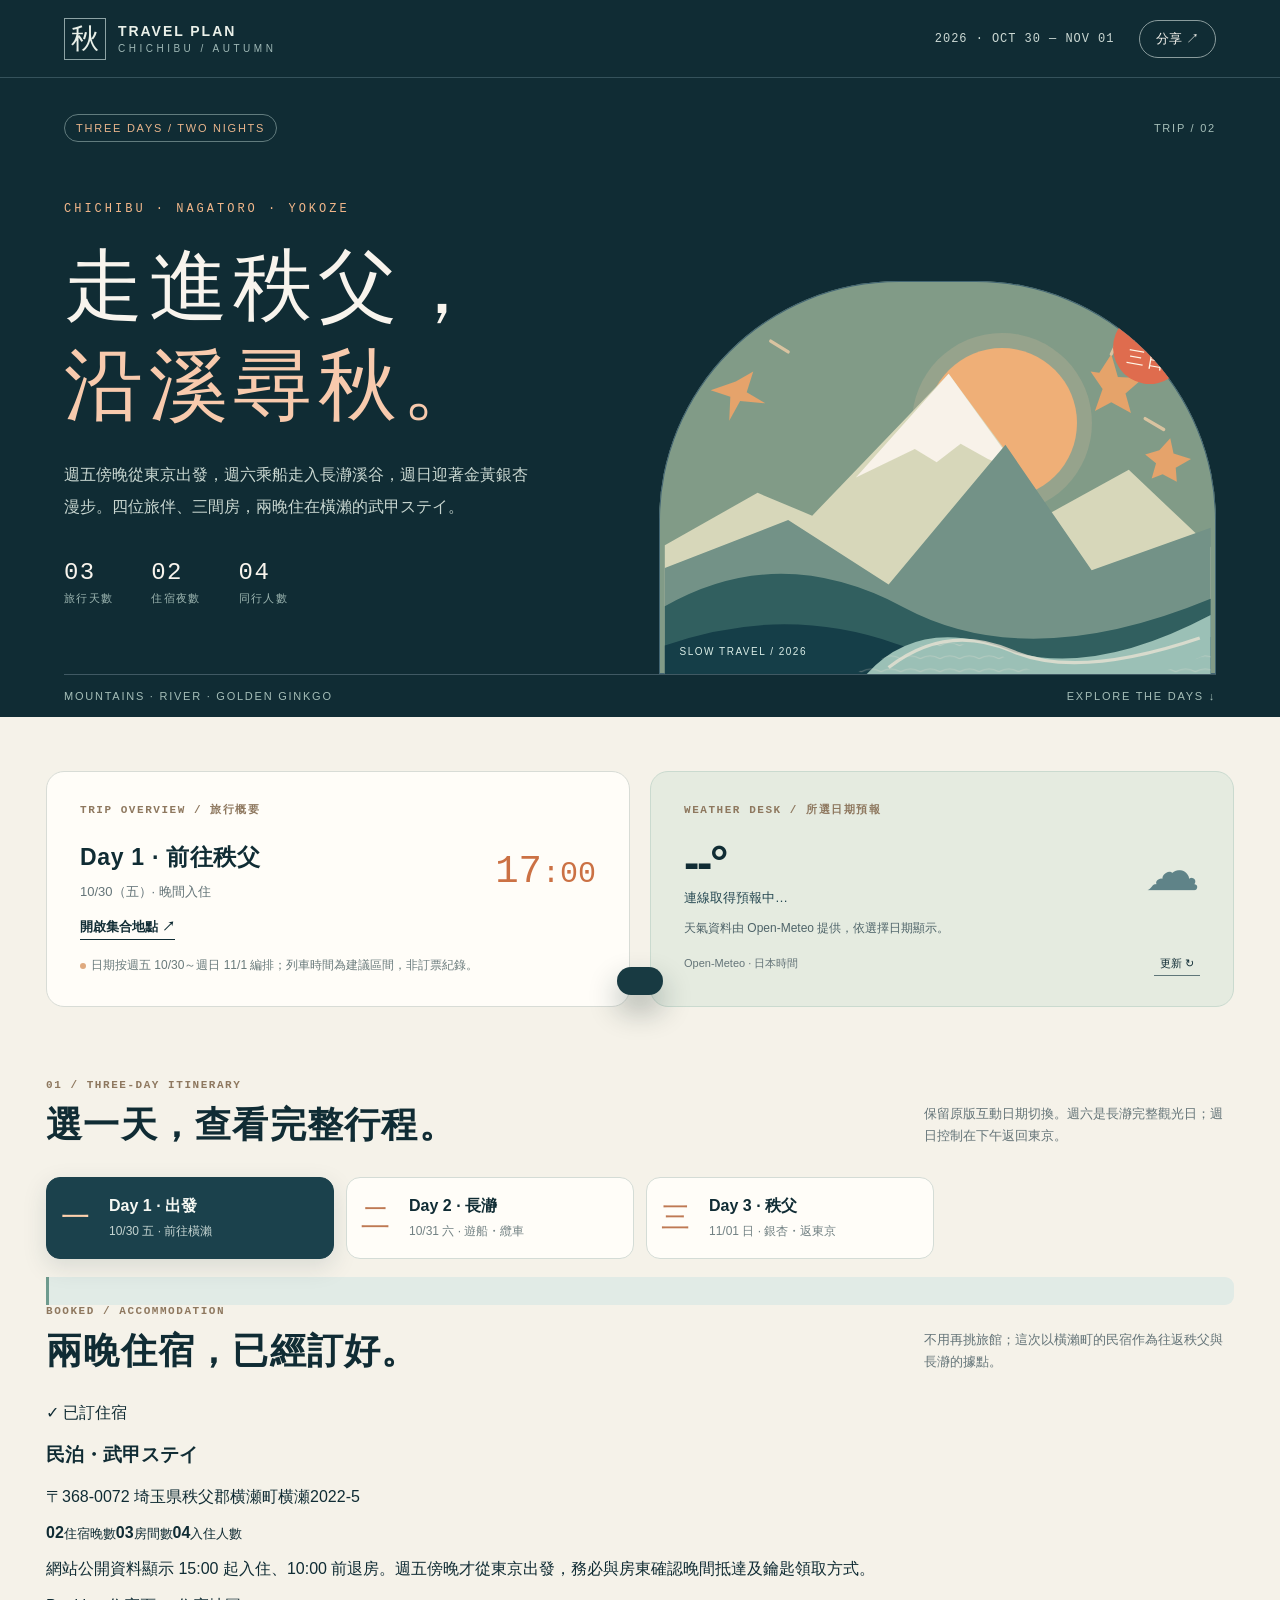
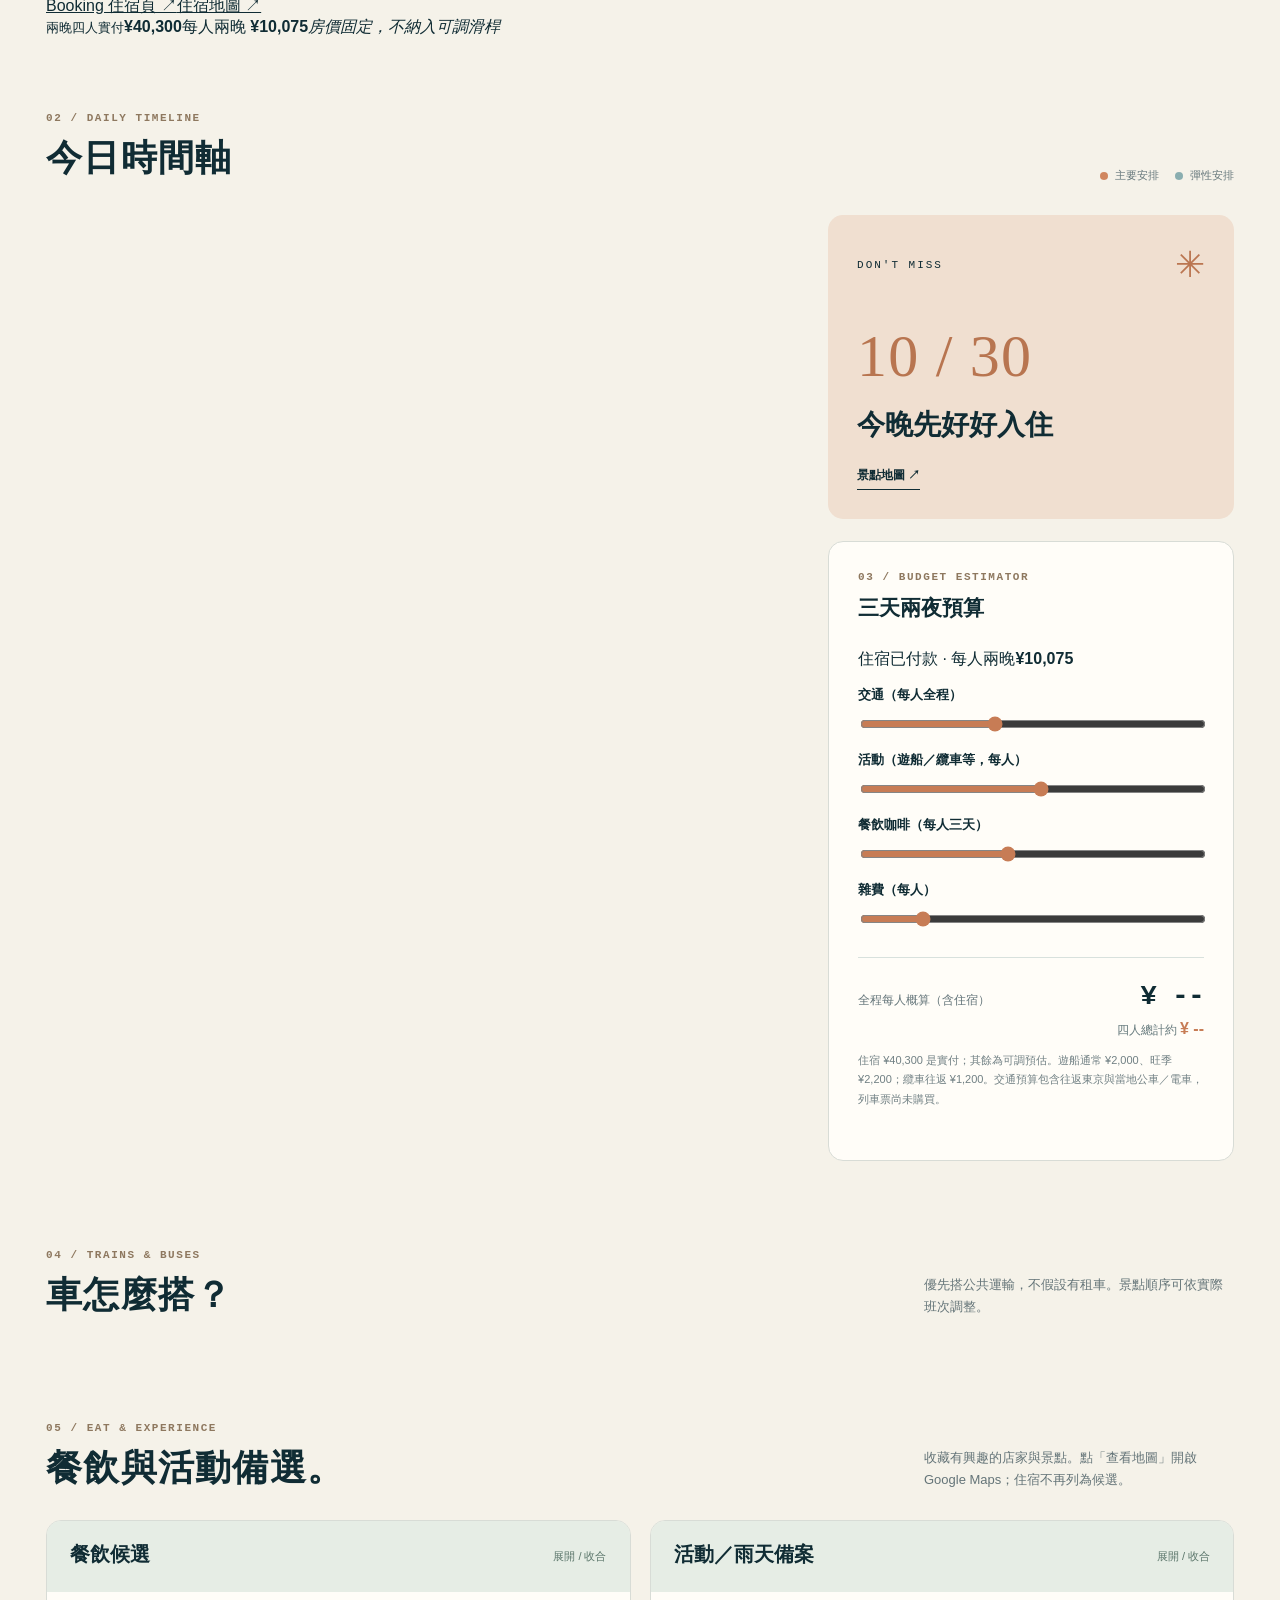
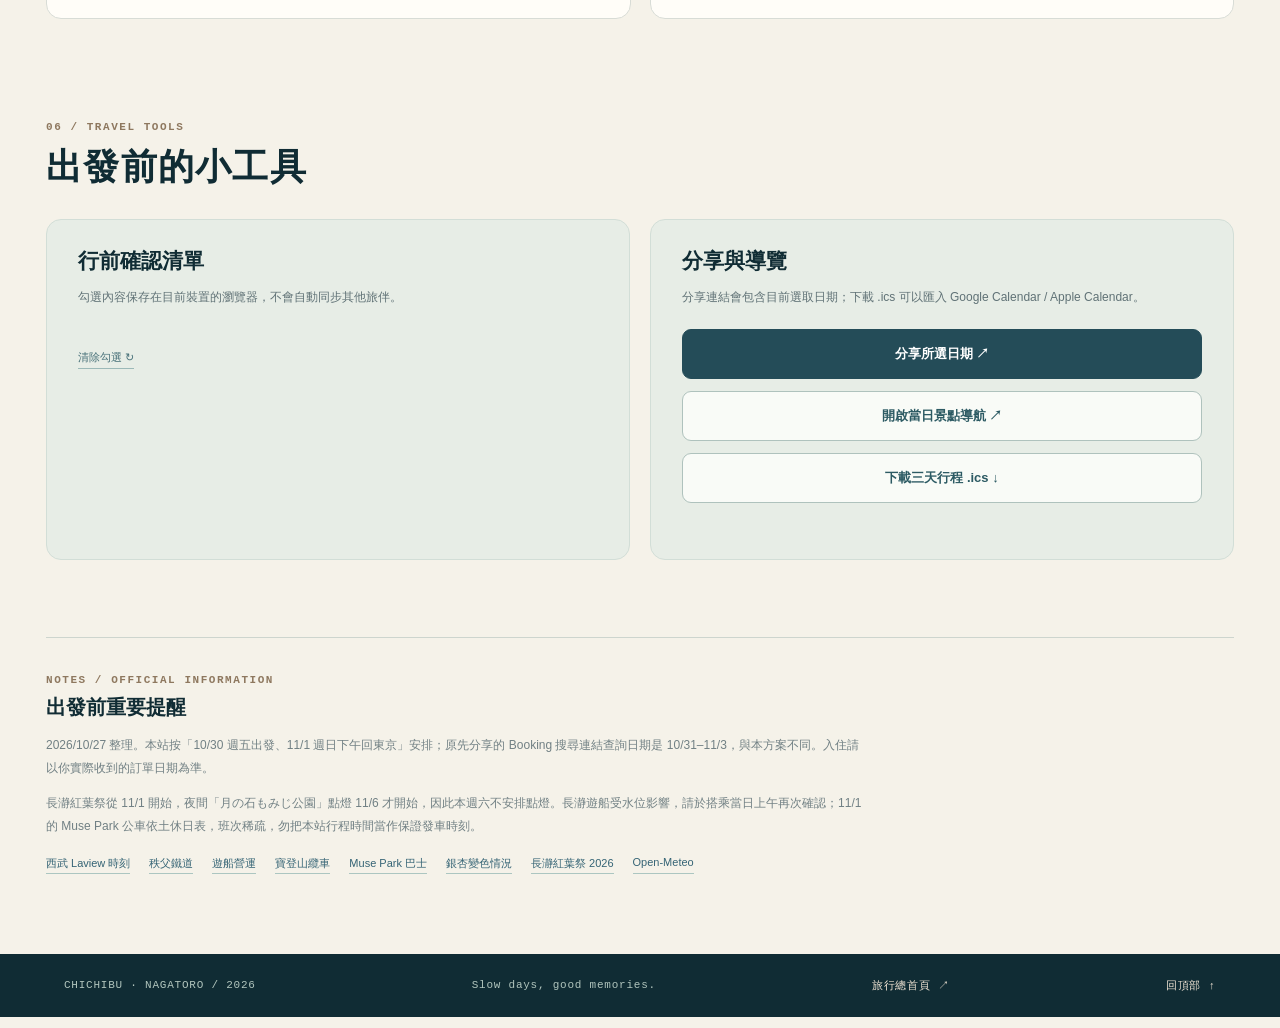
==== commit 50fee869: "Update Chichibu-Nagatoro three-day itinerary website" ====
--- a/chichibu-kawagoe/index.html
+++ b/chichibu-kawagoe/index.html
@@ -4,42 +4,35 @@
 <meta charset="UTF-8">
 <meta name="viewport" content="width=device-width, initial-scale=1, viewport-fit=cover">
 <meta name="theme-color" content="#102c34">
-<meta name="description" content="2026/10/31–11/3 川越、秩父與長瀞四天三夜互動行程；每日時間軸、交通資訊、餐廳旅館候選、預算與地圖。">
+<meta name="description" content="2026/10/30–11/01 秩父・長瀞三天兩夜四人秋日旅行，互動時間軸、交通、武甲ステイ住宿、地圖、預算與行前清單。">
 <meta property="og:type" content="website">
-<meta property="og:title" content="川越・秩父・長瀞｜四天三夜秋日旅行">
-<meta property="og:description" content="切換 Day 1–Day 4，查看行程、交通、待定餐廳與旅館候選、即時預報和預算。">
-<title>川越・秩父・長瀞｜2026 秋日四天三夜</title>
+<meta property="og:title" content="秩父・長瀞｜三天兩夜秋日旅行">
+<meta property="og:description" content="週五傍晚從東京出發，週六走長瀞，週日看秩父銀杏，四人入住已訂的武甲ステイ。">
+<title>秩父・長瀞｜2026 秋日三天兩夜</title>
 <link rel="icon" href="favicon.svg" type="image/svg+xml">
 <link rel="stylesheet" href="styles.css">
 <script src="app.js" defer></script>
+
 </head>
 <body>
 <a class="skip-link" href="#schedule">跳到行程</a>
 <header class="site-header">
   <a class="brand" href="../" aria-label="返回 Travel Plan 總首頁">
-    <span class="brand-mark" aria-hidden="true">秋</span>
-    <span class="brand-caption">TRAVEL PLAN <small>SAITAMA / AUTUMN</small></span>
+    <span class="brand-mark" aria-hidden="true">秋</span><span class="brand-caption">TRAVEL PLAN <small>CHICHIBU / AUTUMN</small></span>
   </a>
-  <div class="header-actions">
-    <span class="header-date">2026 · OCT 31 — NOV 03</span>
-    <button class="header-share" id="shareTop" type="button">分享 ↗</button>
-  </div>
+  <div class="header-actions"><span class="header-date">2026 · OCT 30 — NOV 01</span><button class="header-share" id="shareTop" type="button">分享 ↗</button></div>
 </header>
 <main id="top">
   <section class="hero" aria-labelledby="hero-title">
-    <div class="hero-topline"><span class="pill pill-bright">FOUR DAYS / THREE NIGHTS</span><span class="hero-index">TRIP / 02</span></div>
+    <div class="hero-topline"><span class="pill pill-bright">THREE DAYS / TWO NIGHTS</span><span class="hero-index">TRIP / 02</span></div>
     <div class="hero-grid">
       <div class="hero-copy">
-        <div class="kicker">KOEDO · CHICHIBU · NAGATORO</div>
-        <h1 id="hero-title">小江戶，<br><em>走進秋色。</em></h1>
-        <p class="hero-subtitle">把老街、神社、溪谷、纜車與溫泉慢慢走完。四天三夜，白天看山水，晚上留時間好好吃飯。</p>
-        <div class="hero-meta">
-          <span><b>04</b><small>旅行天數</small></span>
-          <span><b>03</b><small>住宿夜數</small></span>
-          <span><b>11.03</b><small>返回東京</small></span>
-        </div>
+        <div class="kicker">CHICHIBU · NAGATORO · YOKOZE</div>
+        <h1 id="hero-title">走進秩父，<br><em>沿溪尋秋。</em></h1>
+        <p class="hero-subtitle">週五傍晚從東京出發，週六乘船走入長瀞溪谷，週日迎著金黃銀杏漫步。四位旅伴、三間房，兩晚住在橫瀨的武甲ステイ。</p>
+        <div class="hero-meta"><span><b>03</b><small>旅行天數</small></span><span><b>02</b><small>住宿夜數</small></span><span><b>04</b><small>同行人數</small></span></div>
       </div>
-      <div class="hero-visual autumn-visual" role="img" aria-label="原創山巒、河流、楓葉與夕陽的日式風格插畫">
+      <div class="hero-visual autumn-visual" role="img" aria-label="延續原網站風格的山巒、溪流、夕陽和楓葉插畫">
         <div class="art-rising-sun"></div>
         <svg viewBox="0 0 500 360" xmlns="http://www.w3.org/2000/svg" aria-hidden="true" focusable="false">
           <defs><pattern id="river-lines" width="18" height="12" patternUnits="userSpaceOnUse"><path d="M0 10Q9 5 18 10" fill="none" stroke="#f2e7d8" opacity=".3"/></pattern></defs>
@@ -54,108 +47,75 @@
           <g fill="#e5a36b"><path d="M65 92l16-9-6 19 17 10-23-2-10 18 1-22-18-6z"/><path d="M398 84l11-17 6 21 23 1-16 14 5 18-18-10-15 8 7-20-11-16z"/><path d="M453 155l10-11 3 14 16 5-14 8 1 13-13-7-10 4 4-14-10-8z"/></g>
           <g stroke="#efcda7" stroke-width="3" stroke-linecap="round" opacity=".8"><path d="M97 55l16 10"/><path d="M417 51l-8 16"/><path d="M440 126l17 10"/></g>
         </svg>
-        <div class="visual-stamp">秋旅<br>四日</div>
-        <span class="visual-label">SLOW TRAVEL / 2026</span>
+        <div class="visual-stamp">秋旅<br>三日</div><span class="visual-label">SLOW TRAVEL / 2026</span>
       </div>
     </div>
-    <div class="hero-bottom"><span>OLD TOWN · GORGE · ONSEN</span><span>EXPLORE THE DAYS ↓</span></div>
+    <div class="hero-bottom"><span>MOUNTAINS · RIVER · GOLDEN GINKGO</span><span>EXPLORE THE DAYS ↓</span></div>
   </section>
 
   <div class="page-shell">
     <section class="intro-grid" aria-label="旅行概要與天氣">
       <article class="info-card meet-card">
         <div class="section-eyebrow">TRIP OVERVIEW / 旅行概要</div>
-        <div class="meet-head"><div><h2 id="overviewTitle">Day 1 · 川越</h2><p id="overviewDate">10/31（六）· 老街、和服、甜點</p></div><div class="meet-clock" id="overviewClock">09<span>:00</span></div></div>
-        <a class="text-link" id="meetMap" href="https://www.google.com/maps/search/?api=1&query=Ikebukuro%20Station" target="_blank" rel="noopener noreferrer">開啟出發地點 ↗</a>
-        <div class="small-note"><span class="tiny-dot"></span> 行程為暫定提案；餐廳、住宿皆尚未預約。</div>
+        <div class="meet-head"><div><h2 id="overviewTitle">Day 1 · 前往秩父</h2><p id="overviewDate">10/30（五）· 晚間入住</p></div><div class="meet-clock" id="overviewClock">17<span>:00</span></div></div>
+        <a class="text-link" id="meetMap" href="https://www.google.com/maps/search/?api=1&query=Tokyo+Station" target="_blank" rel="noopener noreferrer">開啟集合地點 ↗</a>
+        <div class="small-note"><span class="tiny-dot"></span>日期按週五 10/30～週日 11/1 編排；列車時間為建議區間，非訂票紀錄。</div>
       </article>
       <article class="info-card weather-card" id="weatherBox">
         <div class="section-eyebrow">WEATHER DESK / 所選日期預報</div>
-        <div class="weather-main"><div><div class="weather-temp" id="weatherTemp">--°</div><div id="weatherLabel" class="weather-label">正在準備預報…</div></div><div class="weather-symbol" id="weatherSymbol" aria-hidden="true">☁</div></div>
-        <div class="weather-forecast" id="weatherForecast">天氣資訊依 Day 1–Day 4 自動切換。</div>
+        <div class="weather-main"><div><div class="weather-temp" id="weatherTemp">--°</div><div id="weatherLabel" class="weather-label">連線取得預報中…</div></div><div class="weather-symbol" id="weatherSymbol" aria-hidden="true">☁</div></div>
+        <div class="weather-forecast" id="weatherForecast">天氣資料由 Open-Meteo 提供，依選擇日期顯示。</div>
         <div class="weather-footer"><span id="weatherChecked">Open-Meteo · 日本時間</span><button type="button" class="subtle-button" id="reloadWeather">更新 ↻</button></div>
       </article>
     </section>
 
     <section class="mode-section" aria-labelledby="mode-title">
-      <div class="section-heading"><div><div class="section-eyebrow">01 / FOUR-DAY ITINERARY</div><h2 id="mode-title">選一天，查看完整行程。</h2></div><p>原本「天氣方案」切換在此改為四天分頁；天氣預報仍保留，但不會改動既定行程。</p></div>
+      <div class="section-heading"><div><div class="section-eyebrow">01 / THREE-DAY ITINERARY</div><h2 id="mode-title">選一天，查看完整行程。</h2></div><p>保留原版互動日期切換。週六是長瀞完整觀光日；週日控制在下午返回東京。</p></div>
       <div class="mode-switch day-switch" role="group" aria-label="選擇旅行日期">
-        <button type="button" class="mode-btn" data-day="1" aria-pressed="true"><span class="mode-icon">一</span><span><strong>Day 1 · 川越</strong><small>10/31 六 · 小江戶</small></span></button>
-        <button type="button" class="mode-btn" data-day="2" aria-pressed="false"><span class="mode-icon">二</span><span><strong>Day 2 · 秩父</strong><small>11/01 日 · 山景</small></span></button>
-        <button type="button" class="mode-btn" data-day="3" aria-pressed="false"><span class="mode-icon">三</span><span><strong>Day 3 · 長瀞</strong><small>11/02 一 · 溪谷</small></span></button>
-        <button type="button" class="mode-btn" data-day="4" aria-pressed="false"><span class="mode-icon">四</span><span><strong>Day 4 · 秩父</strong><small>11/03 二 · 銀杏</small></span></button>
+        <button type="button" class="mode-btn" data-day="1" aria-pressed="true"><span class="mode-icon">一</span><span><strong>Day 1 · 出發</strong><small>10/30 五 · 前往橫瀨</small></span></button>
+        <button type="button" class="mode-btn" data-day="2" aria-pressed="false"><span class="mode-icon">二</span><span><strong>Day 2 · 長瀞</strong><small>10/31 六 · 遊船・纜車</small></span></button>
+        <button type="button" class="mode-btn" data-day="3" aria-pressed="false"><span class="mode-icon">三</span><span><strong>Day 3 · 秩父</strong><small>11/01 日 · 銀杏・返東京</small></span></button>
       </div>
-      <div class="mode-notice" role="status" aria-live="polite" id="modeNotice"></div>
+      <div class="mode-notice" id="modeNotice" role="status" aria-live="polite"></div>
+    </section>
+
+    <section class="stay-section" aria-labelledby="stay-title">
+      <div class="section-heading"><div><div class="section-eyebrow">BOOKED / ACCOMMODATION</div><h2 id="stay-title">兩晚住宿，已經訂好。</h2></div><p>不用再挑旅館；這次以橫瀨町的民宿作為往返秩父與長瀞的據點。</p></div>
+      <article class="stay-card">
+        <div class="stay-text"><div class="stay-badge">✓ 已訂住宿</div><h3>民泊・武甲ステイ</h3><p>〒368-0072 埼玉県秩父郡横瀬町横瀬2022-5</p><div class="stay-facts"><span><b>02</b><small>住宿晚數</small></span><span><b>03</b><small>房間數</small></span><span><b>04</b><small>入住人數</small></span></div><p class="stay-reminder">網站公開資料顯示 15:00 起入住、10:00 前退房。週五傍晚才從東京出發，務必與房東確認晚間抵達及鑰匙領取方式。</p><div class="stay-actions"><a href="https://www.booking.com/hotel/jp/wu-jia-sutei.zh-tw.html" target="_blank" rel="noopener noreferrer">Booking 住宿頁 ↗</a><a href="https://www.google.com/maps/search/?api=1&query=%E6%AD%A6%E7%94%B2%E3%82%B9%E3%83%86%E3%82%A4+2022-5+%E6%A8%AA%E7%80%AC" target="_blank" rel="noopener noreferrer">住宿地圖 ↗</a></div></div>
+        <div class="stay-price"><small>兩晚四人實付</small><strong>¥40,300</strong><span>每人兩晚 <b>¥10,075</b></span><em>房價固定，不納入可調滑桿</em></div>
+      </article>
     </section>
 
     <section class="schedule-section" id="schedule" aria-labelledby="schedule-title">
-      <div class="section-heading schedule-heading"><div><div class="section-eyebrow">02 / DAILY TIMELINE</div><h2 id="schedule-title">今日時間軸</h2></div><div class="schedule-right"><span class="schedule-key"><i></i> 主要安排</span><span class="schedule-key"><i></i> 彈性安排</span></div></div>
+      <div class="section-heading schedule-heading"><div><div class="section-eyebrow">02 / DAILY TIMELINE</div><h2 id="schedule-title">今日時間軸</h2></div><div class="schedule-right"><span class="schedule-key"><i></i>主要安排</span><span class="schedule-key"><i></i>彈性安排</span></div></div>
       <div class="schedule-layout">
         <div class="timeline" id="timeline" aria-live="polite"></div>
         <aside class="side-column">
-          <article class="side-card highlight-card">
-            <div class="highlight-top"><span class="small-label">DON'T MISS</span><span class="tiny-sun">✳</span></div>
-            <p class="highlight-no" id="highlightDate">10 / 31</p><h3 id="highlightTitle">慢慢逛小江戶</h3><p id="highlightDesc"></p>
-            <a id="highlightLink" href="#" target="_blank" rel="noopener noreferrer">景點資訊 ↗</a>
-          </article>
+          <article class="side-card highlight-card"><div class="highlight-top"><span class="small-label">DON'T MISS</span><span class="tiny-sun">✳</span></div><p class="highlight-no" id="highlightDate">10 / 30</p><h3 id="highlightTitle">今晚先好好入住</h3><p id="highlightDesc"></p><a id="highlightLink" href="#" target="_blank" rel="noopener noreferrer">景點地圖 ↗</a></article>
           <article class="side-card budget-card" id="budget">
-            <div class="section-eyebrow">03 / BUDGET ESTIMATOR</div>
-            <h3>四天三夜預算</h3>
-            <label class="field-label" for="people">同行人數 <output id="peopleOut">2</output> 人</label>
-            <input type="range" id="people" min="1" max="6" step="1" value="2">
-            <label class="field-label" for="kawagoeStay">川越住宿（每人一晚） <output id="kawagoeStayOut"></output></label>
-            <input type="range" id="kawagoeStay" min="6000" max="20000" step="1000" value="9000">
-            <label class="field-label" for="chichibuStay">秩父住宿（每人每晚，共兩晚） <output id="chichibuStayOut"></output></label>
-            <input type="range" id="chichibuStay" min="9000" max="35000" step="1000" value="18000">
-            <label class="field-label" for="foodCost">餐飲與咖啡（每人四天） <output id="foodCostOut"></output></label>
-            <input type="range" id="foodCost" min="5000" max="20000" step="1000" value="10000">
-            <div class="budget-total"><small>全程每人概算</small><strong id="perBudget">¥ --</strong></div>
-            <div class="budget-per">同行總計約 <strong id="totalBudget">¥ --</strong></div>
-            <p class="range-help">另預設交通 ¥6,500、和服／遊船／纜車等 ¥7,500、雜費 ¥3,000／人。若秩父房價含早晚餐，請相應降低餐飲預算；全部為規劃估值，非實際報價。</p>
+            <div class="section-eyebrow">03 / BUDGET ESTIMATOR</div><h3>三天兩夜預算</h3>
+            <p class="fixed-cost"><span>住宿已付款 · 每人兩晚</span><strong>¥10,075</strong></p>
+            <label class="field-label" for="transportCost">交通（每人全程） <output id="transportCostOut"></output></label><input type="range" id="transportCost" min="3000" max="10000" step="100" value="5700">
+            <label class="field-label" for="activityCost">活動（遊船／纜車等，每人） <output id="activityCostOut"></output></label><input type="range" id="activityCost" min="0" max="6500" step="100" value="3400">
+            <label class="field-label" for="foodCost">餐飲咖啡（每人三天） <output id="foodCostOut"></output></label><input type="range" id="foodCost" min="3000" max="16000" step="500" value="8500">
+            <label class="field-label" for="miscCost">雜費（每人） <output id="miscCostOut"></output></label><input type="range" id="miscCost" min="0" max="6000" step="500" value="1000">
+            <div class="budget-total"><small>全程每人概算（含住宿）</small><strong id="perBudget">¥ --</strong></div><div class="budget-per">四人總計約 <strong id="totalBudget">¥ --</strong></div>
+            <p class="range-help">住宿 ¥40,300 是實付；其餘為可調預估。遊船通常 ¥2,000、旺季 ¥2,200；纜車往返 ¥1,200。交通預算包含往返東京與當地公車／電車，列車票尚未購買。</p>
           </article>
         </aside>
       </div>
     </section>
 
-    <section class="transit-section" id="transport" aria-labelledby="transport-title">
-      <div class="section-heading"><div><div class="section-eyebrow">04 / TRAINS & BUSES</div><h2 id="transport-title">車怎麼搭？</h2></div><p>顯示所選日期的交通路線與已公布班次，搭車前請再次核對業者網站。</p></div>
-      <div id="transportCards" class="transit-grid" aria-live="polite"></div>
-    </section>
+    <section class="transit-section" id="transport" aria-labelledby="transport-title"><div class="section-heading"><div><div class="section-eyebrow">04 / TRAINS & BUSES</div><h2 id="transport-title">車怎麼搭？</h2></div><p>優先搭公共運輸，不假設有租車。景點順序可依實際班次調整。</p></div><div id="transportCards" class="transit-grid" aria-live="polite"></div></section>
 
-    <section class="food-section" id="food" aria-labelledby="food-title">
-      <div class="section-heading"><div><div class="section-eyebrow">05 / EAT & STAY</div><h2 id="food-title">餐廳與旅館，先收藏選項。</h2></div><p>點開候選卡片比較料理、價格與地點。偏好可暫存本機，但不代表已訂位。</p></div>
-      <div class="choice-columns">
-        <details class="choice-group" open><summary><span>餐廳候選 <small id="foodCount"></small></span><span class="summary-open">展開 / 收合</span></summary><div class="choice-list" id="foodChoices"></div></details>
-        <details class="choice-group" open><summary><span>旅館候選 <small id="hotelCount"></small></span><span class="summary-open">展開 / 收合</span></summary><div class="choice-list" id="hotelChoices"></div></details>
-      </div>
-      <div class="booking-warning"><span class="warning-icon">!</span><div><b>目前全部待定，尚未訂位</b><p>價格為單人或每房概算（會清楚標示），不是 10/31–11/3 的即時報價。連假房況、營業日、旅館接送與餐廳空位都需要重新確認。</p></div></div>
-    </section>
+    <section class="food-section" id="food" aria-labelledby="food-title"><div class="section-heading"><div><div class="section-eyebrow">05 / EAT & EXPERIENCE</div><h2 id="food-title">餐飲與活動備選。</h2></div><p>收藏有興趣的店家與景點。點「查看地圖」開啟 Google Maps；住宿不再列為候選。</p></div><div class="choice-columns"><details class="choice-group" open><summary><span>餐飲候選 <small id="foodCount"></small></span><span class="summary-open">展開 / 收合</span></summary><div class="choice-list" id="foodChoices"></div></details><details class="choice-group" open><summary><span>活動／雨天備案 <small id="activityCount"></small></span><span class="summary-open">展開 / 收合</span></summary><div class="choice-list" id="activityChoices"></div></details></div></section>
 
-    <section class="tools-section" aria-labelledby="tools-title">
-      <div class="section-heading"><div><div class="section-eyebrow">06 / TRAVEL TOOLS</div><h2 id="tools-title">出門前的小工具</h2></div></div>
-      <div class="tools-grid">
-        <article class="tool-card"><h3>行前確認清單</h3><p>勾選記錄只存在目前裝置，無法自動同步其他旅伴。</p><div class="checklist" id="checklist"></div><button class="reset-button" id="resetChecklist" type="button">清除我的勾選 ↻</button></article>
-        <article class="tool-card"><h3>分享與導覽</h3><p>分享網址會記住目前選擇的 Day 1–Day 4。下載行事曆包含全部四天，時間仍為暫定。</p><div class="action-stack"><button class="action-primary" id="sharePlan" type="button">分享所選日期 ↗</button><a class="action-secondary" id="routeLink" href="https://www.google.com/maps/" target="_blank" rel="noopener noreferrer">開啟當日主要景點導航 ↗</a><button class="action-secondary" id="downloadCalendar" type="button">下載四天行程 .ics ↓</button></div><div class="copy-message" id="copyMessage" role="status" aria-live="polite"></div></article>
-      </div>
-    </section>
-    <section class="source-section" aria-labelledby="source-title">
-      <div class="section-eyebrow">NOTES / OFFICIAL INFORMATION</div>
-      <h2 id="source-title">查詢連結與重要提醒</h2>
-      <p>2026/10/24 編製。行程採 10/31（六）至 11/3（二・文化の日）；11/2 為平日，11/3 公車用土休日表。長瀞遊船依水位調整；寶登山纜車依季節增班；Muse Park 銀杏可能提早落葉。旅館皆未預訂，請先確認住宿交通可行性。</p>
-      <div class="source-links">
-        <a href="https://www.muse-park.com/access" target="_blank" rel="noopener noreferrer">Muse Park 循環巴士</a>
-        <a href="https://www.chichibu-railway.co.jp/blog/news/2026line/" target="_blank" rel="noopener noreferrer">長瀞ラインくだり</a>
-        <a href="https://www.hodosan-ropeway.co.jp/information/" target="_blank" rel="noopener noreferrer">寶登山纜車</a>
-        <a href="https://www.seiburailway.jp/railway/reservedtrain/timetable/" target="_blank" rel="noopener noreferrer">西武特急時刻</a>
-        <a href="https://www.tobuhotel.co.jp/kawagoe2020/access/" target="_blank" rel="noopener noreferrer">川越東武飯店</a>
-        <a href="https://www.miyama-onsen.com/access.asp" target="_blank" rel="noopener noreferrer">美やま接送</a>
-        <a href="https://www.wadoh.co.jp/access/" target="_blank" rel="noopener noreferrer">和どう接送</a>
-        <a href="https://open-meteo.com/" target="_blank" rel="noopener noreferrer">Open-Meteo 天氣</a>
-      </div>
-    </section>
+    <section class="tools-section" aria-labelledby="tools-title"><div class="section-heading"><div><div class="section-eyebrow">06 / TRAVEL TOOLS</div><h2 id="tools-title">出發前的小工具</h2></div></div><div class="tools-grid"><article class="tool-card"><h3>行前確認清單</h3><p>勾選內容保存在目前裝置的瀏覽器，不會自動同步其他旅伴。</p><div class="checklist" id="checklist"></div><button class="reset-button" id="resetChecklist" type="button">清除勾選 ↻</button></article><article class="tool-card"><h3>分享與導覽</h3><p>分享連結會包含目前選取日期；下載 .ics 可以匯入 Google Calendar / Apple Calendar。</p><div class="action-stack"><button class="action-primary" id="sharePlan" type="button">分享所選日期 ↗</button><a class="action-secondary" id="routeLink" href="https://www.google.com/maps/" target="_blank" rel="noopener noreferrer">開啟當日景點導航 ↗</a><button class="action-secondary" id="downloadCalendar" type="button">下載三天行程 .ics ↓</button></div><div class="copy-message" id="copyMessage" role="status" aria-live="polite"></div></article></div></section>
+    <section class="source-section" aria-labelledby="source-title"><div class="section-eyebrow">NOTES / OFFICIAL INFORMATION</div><h2 id="source-title">出發前重要提醒</h2><p>2026/10/27 整理。本站按「10/30 週五出發、11/1 週日下午回東京」安排；原先分享的 Booking 搜尋連結查詢日期是 10/31–11/3，與本方案不同。入住請以你實際收到的訂單日期為準。</p><p>長瀞紅葉祭從 11/1 開始，夜間「月の石もみじ公園」點燈 11/6 才開始，因此本週六不安排點燈。長瀞遊船受水位影響，請於搭乘當日上午再次確認；11/1 的 Muse Park 公車依土休日表，班次稀疏，勿把本站行程時間當作保證發車時刻。</p><div class="source-links"><a href="https://www.seiburailway.jp/railway/reservedtrain/timetable/" target="_blank" rel="noopener noreferrer">西武 Laview 時刻</a><a href="https://www.chichibu-railway.co.jp/" target="_blank" rel="noopener noreferrer">秩父鐵道</a><a href="https://www.chichibu-railway.co.jp/nagatoro/boat.html" target="_blank" rel="noopener noreferrer">遊船營運</a><a href="https://www.hodosan-ropeway.co.jp/information" target="_blank" rel="noopener noreferrer">寶登山纜車</a><a href="https://www.muse-park.com/access" target="_blank" rel="noopener noreferrer">Muse Park 巴士</a><a href="https://www.muse-park.com/flower" target="_blank" rel="noopener noreferrer">銀杏變色情況</a><a href="https://www.nagatoro.gr.jp/kouyo2026/" target="_blank" rel="noopener noreferrer">長瀞紅葉祭 2026</a><a href="https://open-meteo.com/" target="_blank" rel="noopener noreferrer">Open-Meteo</a></div></section>
   </div>
-<section aria-label="旅行共同分帳" style="margin:32px auto;max-width:1000px;padding:25px;background:#e6ede6;color:#173a3f;border-radius:16px"><div style="font-size:12px;letter-spacing:.12em;font-weight:800;color:#547967">TRAVEL LEDGER / 共同記帳</div><h2 style="margin:12px 0;font-size:28px">旅費分帳，不再逐筆算錢。</h2><p style="line-height:1.8">Google 登入、共同費用與自動結算。需要主辦人先完成 Firebase 設定，旅伴加入後即可同步記帳。</p><a style="display:inline-block;padding:13px 21px;border-radius:28px;background:#153f45;color:#fff;text-decoration:none;font-weight:750" href="../expense-tracker/?trip=chichibu-kawagoe-2026">開啟本趟旅行分帳 ↗</a></section></main>
-<footer class="site-footer"><span>KOEDO · CHICHIBU / 2026</span><span>Slow days, good memories.</span><a href="../">旅行總首頁 ↗</a><a href="#top">回頂部 ↑</a></footer>
-<div class="toast" role="status" aria-live="polite" id="toast"></div>
+</main>
+<footer class="site-footer"><span>CHICHIBU · NAGATORO / 2026</span><span>Slow days, good memories.</span><a href="../">旅行總首頁 ↗</a><a href="#top">回頂部 ↑</a></footer>
+<div class="toast" id="toast" role="status" aria-live="polite"></div>
 </body>
-</html>
+</html>
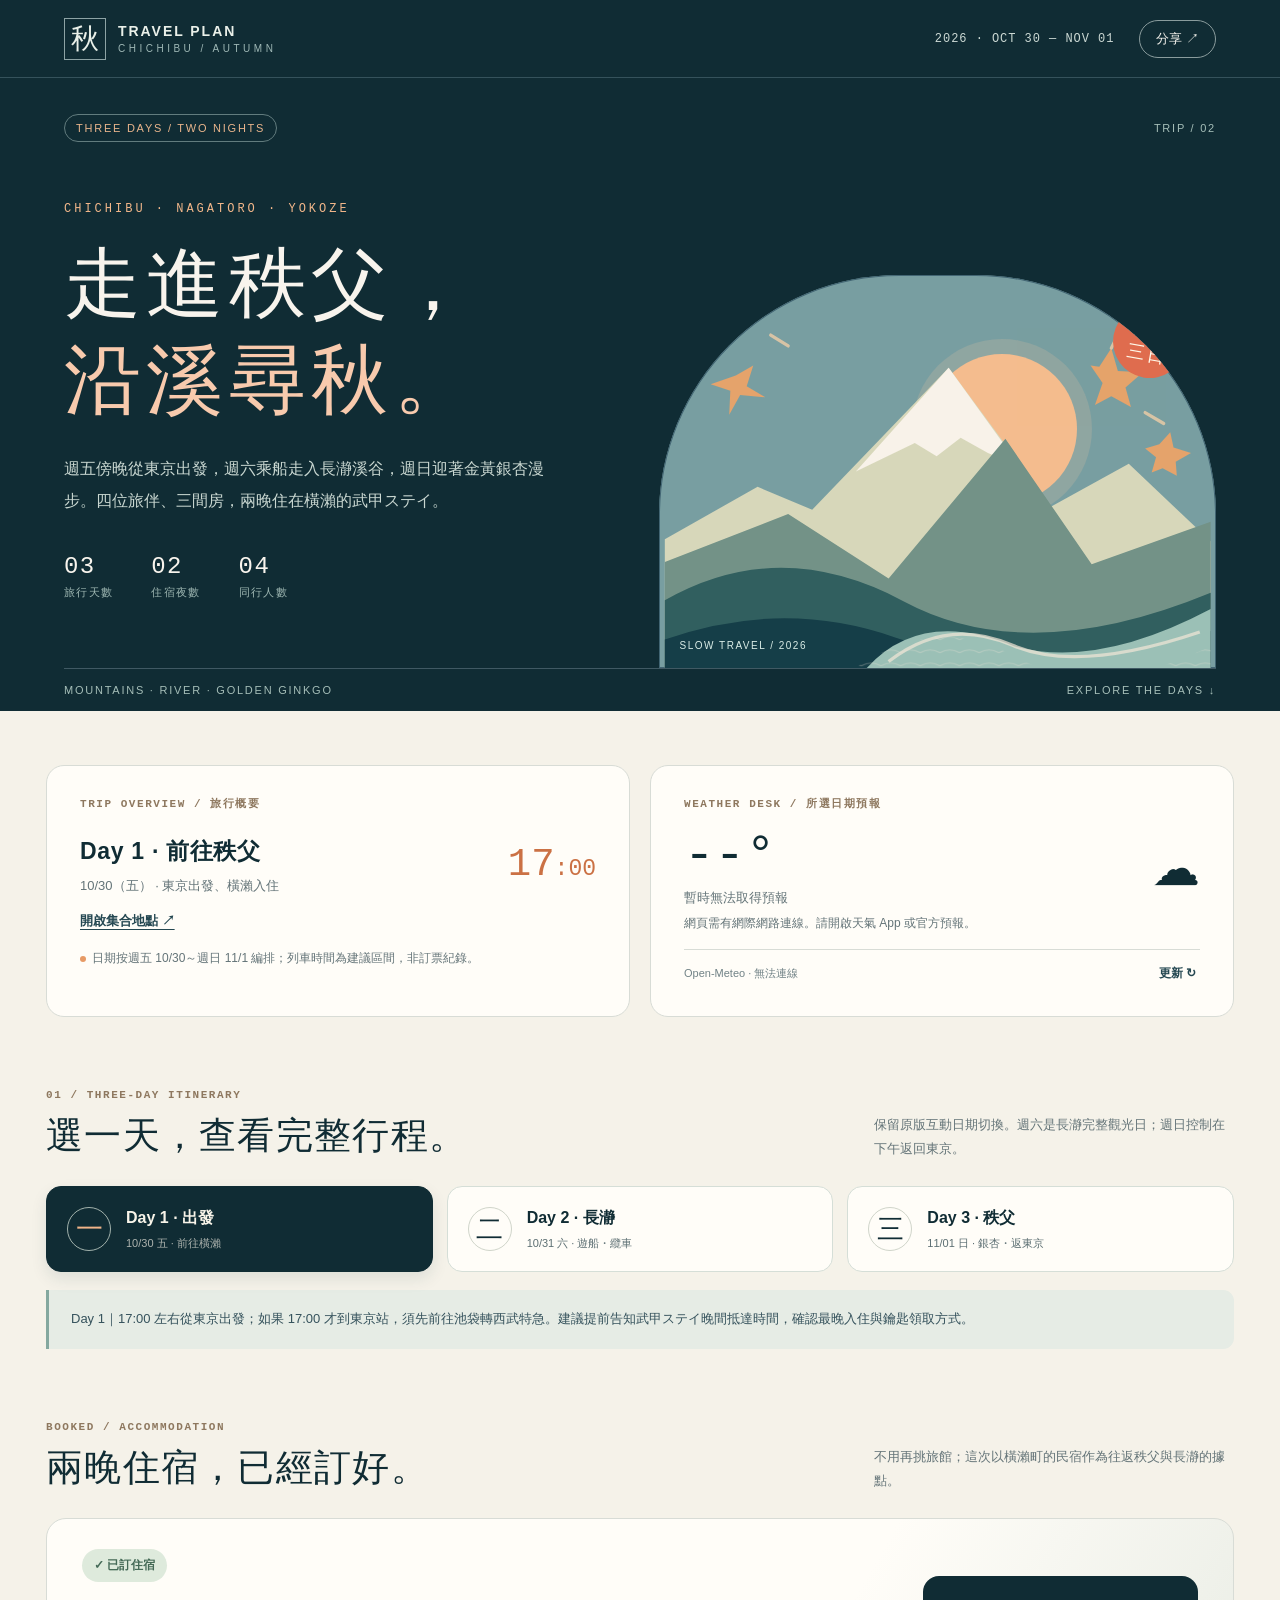
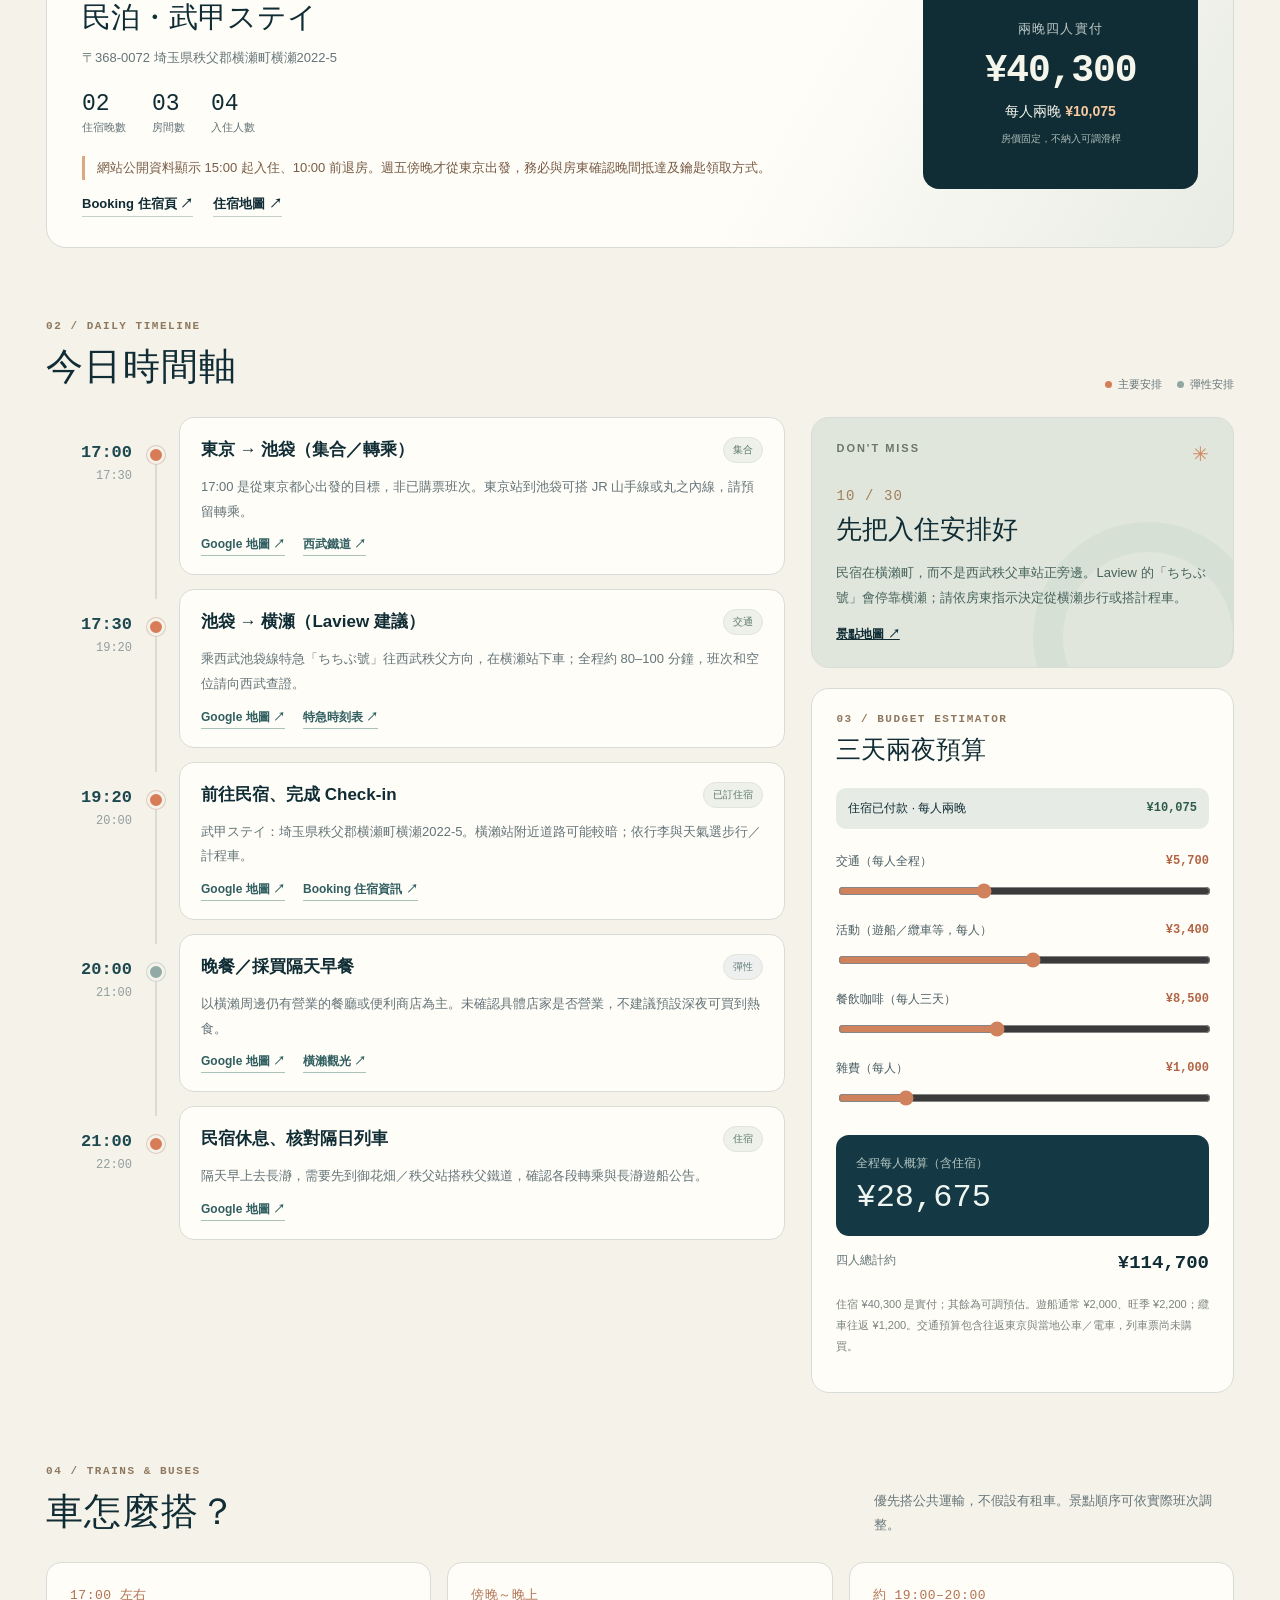
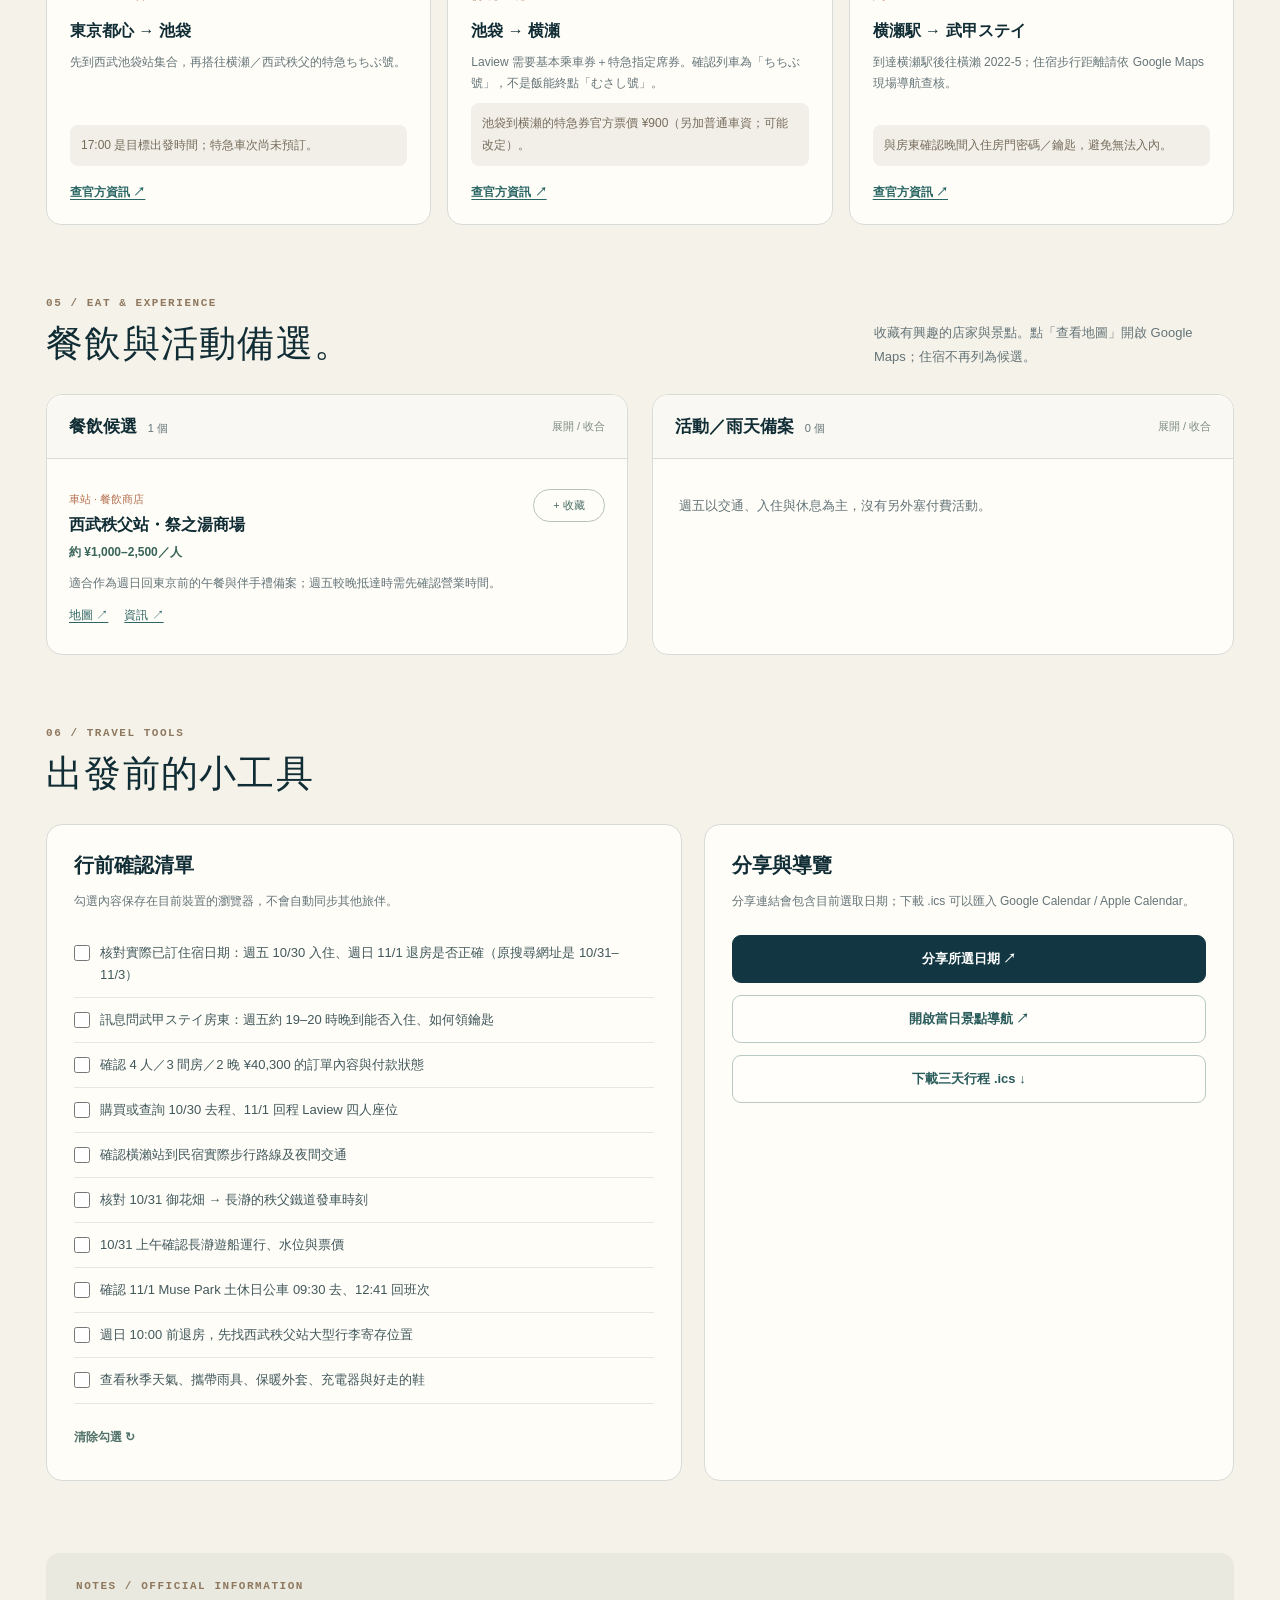
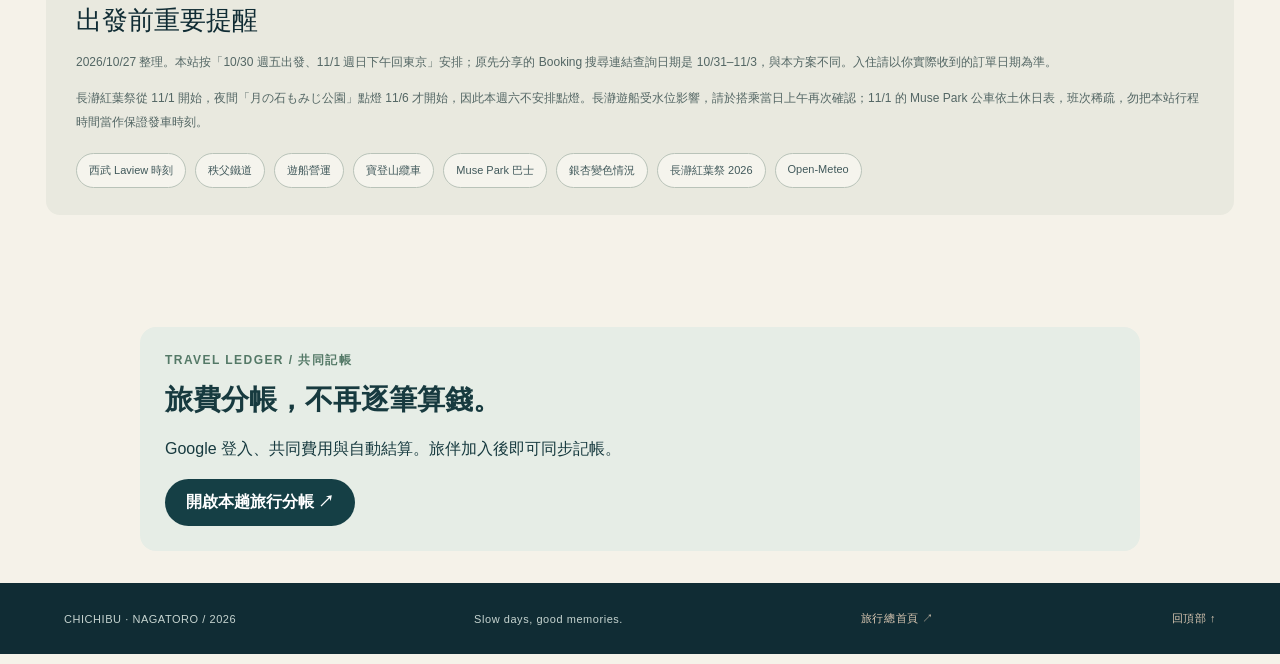
==== commit f16e4713: "Merge Travel Ledger with collaborator itinerary updates Preserve latest Chichibu-Nagatoro 3-day plan" ====
--- a/chichibu-kawagoe/index.html
+++ b/chichibu-kawagoe/index.html
@@ -114,6 +114,7 @@
     <section class="tools-section" aria-labelledby="tools-title"><div class="section-heading"><div><div class="section-eyebrow">06 / TRAVEL TOOLS</div><h2 id="tools-title">出發前的小工具</h2></div></div><div class="tools-grid"><article class="tool-card"><h3>行前確認清單</h3><p>勾選內容保存在目前裝置的瀏覽器，不會自動同步其他旅伴。</p><div class="checklist" id="checklist"></div><button class="reset-button" id="resetChecklist" type="button">清除勾選 ↻</button></article><article class="tool-card"><h3>分享與導覽</h3><p>分享連結會包含目前選取日期；下載 .ics 可以匯入 Google Calendar / Apple Calendar。</p><div class="action-stack"><button class="action-primary" id="sharePlan" type="button">分享所選日期 ↗</button><a class="action-secondary" id="routeLink" href="https://www.google.com/maps/" target="_blank" rel="noopener noreferrer">開啟當日景點導航 ↗</a><button class="action-secondary" id="downloadCalendar" type="button">下載三天行程 .ics ↓</button></div><div class="copy-message" id="copyMessage" role="status" aria-live="polite"></div></article></div></section>
     <section class="source-section" aria-labelledby="source-title"><div class="section-eyebrow">NOTES / OFFICIAL INFORMATION</div><h2 id="source-title">出發前重要提醒</h2><p>2026/10/27 整理。本站按「10/30 週五出發、11/1 週日下午回東京」安排；原先分享的 Booking 搜尋連結查詢日期是 10/31–11/3，與本方案不同。入住請以你實際收到的訂單日期為準。</p><p>長瀞紅葉祭從 11/1 開始，夜間「月の石もみじ公園」點燈 11/6 才開始，因此本週六不安排點燈。長瀞遊船受水位影響，請於搭乘當日上午再次確認；11/1 的 Muse Park 公車依土休日表，班次稀疏，勿把本站行程時間當作保證發車時刻。</p><div class="source-links"><a href="https://www.seiburailway.jp/railway/reservedtrain/timetable/" target="_blank" rel="noopener noreferrer">西武 Laview 時刻</a><a href="https://www.chichibu-railway.co.jp/" target="_blank" rel="noopener noreferrer">秩父鐵道</a><a href="https://www.chichibu-railway.co.jp/nagatoro/boat.html" target="_blank" rel="noopener noreferrer">遊船營運</a><a href="https://www.hodosan-ropeway.co.jp/information" target="_blank" rel="noopener noreferrer">寶登山纜車</a><a href="https://www.muse-park.com/access" target="_blank" rel="noopener noreferrer">Muse Park 巴士</a><a href="https://www.muse-park.com/flower" target="_blank" rel="noopener noreferrer">銀杏變色情況</a><a href="https://www.nagatoro.gr.jp/kouyo2026/" target="_blank" rel="noopener noreferrer">長瀞紅葉祭 2026</a><a href="https://open-meteo.com/" target="_blank" rel="noopener noreferrer">Open-Meteo</a></div></section>
   </div>
+<section aria-label="旅行共同分帳" style="margin:32px auto;max-width:1000px;padding:25px;background:#e6ede6;color:#173a3f;border-radius:16px"><div style="font-size:12px;letter-spacing:.12em;font-weight:800;color:#547967">TRAVEL LEDGER / 共同記帳</div><h2 style="margin:12px 0;font-size:28px">旅費分帳，不再逐筆算錢。</h2><p style="line-height:1.8">Google 登入、共同費用與自動結算。旅伴加入後即可同步記帳。</p><a style="display:inline-block;padding:13px 21px;border-radius:28px;background:#153f45;color:#fff;text-decoration:none;font-weight:750" href="../expense-tracker/?trip=chichibu-kawagoe-2026">開啟本趟旅行分帳 ↗</a></section>
 </main>
 <footer class="site-footer"><span>CHICHIBU · NAGATORO / 2026</span><span>Slow days, good memories.</span><a href="../">旅行總首頁 ↗</a><a href="#top">回頂部 ↑</a></footer>
 <div class="toast" id="toast" role="status" aria-live="polite"></div>
--- a/chichibu-kawagoe/styles.css
+++ b/chichibu-kawagoe/styles.css
@@ -1,23 +1,22 @@
+/* Visually aligned with the original chichibu-kawagoe site:
+   deep forest teal, warm paper, amber accents, Mincho headings, illustrated hero,
+   the same single-page / day-tabs / card / timeline hierarchy. */
 :root{--ink:#102c34;--ink-2:#244751;--cream:#f5f2e9;--paper:#fffdf8;--orange:#e79a65;--deep-orange:#cb7144;--mint:#d9e8db;--line:#d8dcd6;--sub:#647478;--white:#fff;--radius:18px;--serif:"Hiragino Mincho ProN","Yu Mincho","Noto Serif CJK TC",serif;--sans:-apple-system,BlinkMacSystemFont,"Noto Sans TC","PingFang TC","Microsoft JhengHei",sans-serif}
-*{box-sizing:border-box}html{scroll-behavior:smooth}body{margin:0;background:var(--cream);color:var(--ink);font-family:var(--sans);-webkit-font-smoothing:antialiased}button,input{font:inherit}a{color:inherit}button{cursor:pointer}button:focus-visible,a:focus-visible,input:focus-visible{outline:3px solid #e89d48;outline-offset:3px}::selection{background:#b8dbd0;color:#12333e}.skip-link{position:absolute;top:-60px;left:12px;background:white;z-index:50;padding:12px}.skip-link:focus{top:10px}
-.site-header{height:78px;padding:0 clamp(20px,5vw,90px);background:var(--ink);color:#eaf0e9;display:flex;align-items:center;justify-content:space-between;border-bottom:1px solid #35525b}.brand{display:flex;gap:12px;align-items:center;text-decoration:none}.brand-mark{width:42px;height:42px;border:1px solid #8da3a5;display:grid;place-items:center;font-family:var(--serif);font-size:28px}.brand-caption{font-size:14px;font-weight:700;letter-spacing:.14em}.brand-caption small{display:block;font-size:10px;letter-spacing:.35em;color:#9fb8b6;font-weight:400;margin-top:4px}.header-actions{display:flex;align-items:center;gap:25px}.header-date{font-family:ui-monospace,SFMono-Regular,Menlo,monospace;letter-spacing:.08em;font-size:12px;color:#ccd9d4}.week-marker{color:#f6bf97;margin-left:6px}.header-share{background:transparent;border:1px solid #8a9c9d;border-radius:30px;color:#f5f3ed;padding:9px 16px;font-size:13px;transition:background .2s}.header-share:hover{background:#274a55}
-.hero{background:var(--ink);color:#f8f4ed;overflow:hidden;padding:36px clamp(20px,5vw,90px) 0}.hero-topline,.hero-bottom{display:flex;justify-content:space-between;align-items:center;letter-spacing:.16em;font-size:11px;color:#a5beb8}.pill{display:inline-block;padding:7px 11px;border:1px solid #627c7e;border-radius:100px}.pill-bright{color:#e9b58c}.hero-grid{display:grid;grid-template-columns:1fr 1.02fr;align-items:center;min-height:460px;gap:48px}.hero-copy{padding:60px 0 68px}.kicker{font-family:ui-monospace,SFMono-Regular,Menlo,monospace;letter-spacing:.25em;font-size:12px;color:#f2b78a}.hero h1{font-family:var(--serif);font-weight:500;letter-spacing:.07em;font-size:clamp(58px,6.2vw,105px);line-height:1.25;margin:21px 0 24px}.hero h1 em{font-style:normal;color:#f8caad}.hero-subtitle{font-size:16px;line-height:2;color:#c9d7d1;max-width:470px}.hero-meta{display:flex;gap:38px;margin-top:36px}.hero-meta span{display:flex;flex-direction:column;gap:5px}.hero-meta b{font-size:24px;font-weight:500;letter-spacing:.06em;font-family:ui-monospace,monospace}.hero-meta small{font-size:11px;color:#9db6b1;letter-spacing:.12em}.hero-visual{height:393px;position:relative;border-radius:240px 240px 0 0;background:#789ea1;overflow:hidden;align-self:end;box-shadow:0 0 0 1px #426573 inset}.hero-visual svg{position:absolute;inset:0;width:100%;height:100%;bottom:0}.art-rising-sun{position:absolute;width:150px;height:150px;border-radius:50%;background:#f4bc8e;right:25%;top:20%;box-shadow:0 0 0 15px #ecc49f33}.visual-stamp{position:absolute;z-index:1;right:30px;top:30px;background:#df6c4e;color:#fff8e9;width:73px;height:73px;display:grid;place-items:center;text-align:center;line-height:1.35;letter-spacing:.13em;border-radius:50%;font-family:var(--serif);transform:rotate(10deg);font-size:18px}.visual-label{position:absolute;left:21px;bottom:17px;letter-spacing:.15em;font-size:10px;color:#daede7}.hero-bottom{border-top:1px solid #405963;padding:15px 0}.page-shell{max-width:1240px;margin:0 auto;padding:54px 26px 80px}
-.intro-grid{display:grid;grid-template-columns:1fr 1fr;gap:20px}.info-card{border-radius:var(--radius);padding:30px 33px;background:var(--paper);border:1px solid var(--line);min-height:225px}.section-eyebrow{font-family:ui-monospace,SFMono-Regular,Menlo,monospace;letter-spacing:.14em;color:#8e785f;font-size:11px;font-weight:700}.meet-head{display:flex;align-items:center;justify-content:space-between;gap:15px;margin:25px 0 16px}.meet-head h2{font-size:23px;letter-spacing:.03em;margin:0 0 10px}.meet-head p{font-size:13px;margin:0;color:var(--sub)}.meet-clock{font-family:ui-monospace,monospace;font-size:39px;color:var(--deep-orange);white-space:nowrap}.meet-clock span{font-size:30px}.text-link{display:inline-block;font-weight:700;font-size:13px;text-decoration:none;border-bottom:1px solid currentColor;padding-bottom:3px}.small-note{color:#697a7b;font-size:12px;margin-top:17px}.tiny-dot{width:6px;height:6px;background:#dfaa7f;display:inline-block;border-radius:50%;margin-right:5px}.weather-card{background:#e5ebe0;border-color:#cadacf}.weather-main{display:flex;justify-content:space-between;align-items:center;margin-top:18px}.weather-temp{font-size:46px;letter-spacing:-.05em;font-weight:600}.weather-label{font-size:13px;color:var(--ink-2)}.weather-symbol{font-size:55px;line-height:1;color:#5f8388}.weather-forecast{font-size:12px;color:#4f6469;margin-top:12px;min-height:18px;line-height:1.6}.weather-footer{display:flex;justify-content:space-between;align-items:center;margin-top:13px;gap:12px;font-size:11px;color:var(--sub)}.subtle-button{background:transparent;border:none;padding:4px 6px;color:var(--ink);border-bottom:1px solid #60777a}
-.mode-section{padding:72px 0 0}.section-heading{display:flex;justify-content:space-between;align-items:end;gap:22px;margin-bottom:27px}.section-heading h2{font-size:clamp(25px,3vw,36px);font-family:var(--serif);letter-spacing:.035em;font-weight:650;margin:10px 0 0}.section-heading>p{font-size:13px;color:var(--sub);max-width:310px;line-height:1.7;margin:0 0 2px}.mode-switch{display:grid;grid-template-columns:repeat(3,1fr);gap:12px}.mode-btn{background:#fffdf8;border:1px solid #d4dcd6;border-radius:14px;padding:23px 20px;text-align:left;display:flex;align-items:center;gap:15px;transition:all .2s;color:var(--ink)}.mode-btn:hover{transform:translateY(-2px);border-color:#718e8c}.mode-btn[aria-pressed="true"]{background:#1b414c;color:#f6f8f3;border-color:#1b414c;box-shadow:0 8px 24px #15384220}.mode-icon{font-size:30px;font-family:serif;min-width:38px}.mode-btn strong{display:block;font-size:16px;font-weight:650}.mode-btn small{display:block;font-size:12px;color:#728183;margin-top:6px}.mode-btn[aria-pressed="true"] small{color:#c5d4d1}.mode-notice{margin-top:18px;padding:14px 17px;background:#e1ebe6;border-left:3px solid #6e9b8e;border-radius:0 9px 9px 0;color:#31545b;font-size:13px;line-height:1.7}
-.schedule-section{padding:74px 0 20px}.schedule-heading{margin-bottom:32px}.schedule-right{display:flex;gap:16px}.schedule-key{font-size:11px;color:#65777b;display:flex;align-items:center;gap:7px}.schedule-key i{width:8px;height:8px;background:#d0865e;border-radius:50%;display:inline-block}.schedule-key:last-child i{background:#8aaeb0}.schedule-layout{display:grid;grid-template-columns:minmax(0,1.65fr) minmax(290px,.9fr);gap:38px}.timeline{position:relative;padding-left:12px}.timeline-item{position:relative;padding:0 0 23px 39px}.timeline-item::before{content:"";position:absolute;left:8px;top:18px;bottom:-2px;width:1px;background:#c7d3ce}.timeline-item:last-child::before{display:none}.timeline-dot{width:17px;height:17px;background:#e5efea;border:4px solid #41747c;position:absolute;top:11px;left:0;border-radius:50%;z-index:1}.timeline-item.fixed .timeline-dot{background:#e6ab7a;border-color:#be7651}.timeline-time{font-family:ui-monospace,monospace;letter-spacing:.12em;font-size:12px;color:#b77550;margin:0 0 9px;font-weight:700}.timeline-content{background:var(--paper);border:1px solid var(--line);border-radius:14px;padding:24px;box-shadow:0 5px 16px #123b4210}.timeline-content h3{font-size:21px;line-height:1.55;margin:0 0 8px;font-weight:700}.timeline-content p{font-size:13px;line-height:1.85;color:#627477;margin:0 0 16px}.timeline-badges{display:flex;gap:7px;flex-wrap:wrap;margin-bottom:12px}.timeline-tag{display:inline-block;background:#e9efe9;border-radius:50px;padding:6px 9px;font-size:10px;color:#3e656a;letter-spacing:.04em}.timeline-tag.fixed-tag{background:#fae9df;color:#a15b3e}.timeline-links{display:flex;gap:17px;flex-wrap:wrap}.timeline-links a{text-decoration:none;font-size:12px;font-weight:700;color:#255563;border-bottom:1px solid #96b4b9;padding-bottom:2px}.timeline-links a:hover{color:#ac5e40}.timeline-split{display:flex;gap:10px;align-items:start;justify-content:space-between}.timeline-number{font-size:35px;line-height:1;color:#e3e8e1;font-family:var(--serif);font-weight:700;flex:0 0 auto}.side-column{display:flex;flex-direction:column;gap:22px}.side-card{border-radius:15px;padding:29px;background:var(--paper);border:1px solid var(--line)}.highlight-card{background:#f0dfd0;border:none;position:relative;overflow:hidden}.highlight-top{display:flex;justify-content:space-between;align-items:center}.small-label{font-family:ui-monospace,monospace;letter-spacing:.18em;font-size:11px}.tiny-sun{font-size:36px;color:#bb7651}.highlight-no{font-size:60px;line-height:1;margin:40px 0 18px;letter-spacing:.02em;color:#b87550;font-family:var(--serif)}.highlight-card h3{font-size:28px;line-height:1.5;font-family:var(--serif);margin:0}.highlight-card>p:not(.highlight-no){font-size:13px;line-height:1.9;color:#635a53}.highlight-card a{display:inline-block;font-size:12px;font-weight:700;text-decoration:none;border-bottom:1px solid;margin-top:8px;padding-bottom:5px}.budget-card h3{font-size:21px;margin:11px 0 27px}.field-label{font-size:13px;font-weight:650;display:block;margin:15px 0 10px}.field-label output{color:#c77c55;font-weight:800}input[type="range"]{width:100%;accent-color:#c77c55;cursor:pointer}.range-help{font-size:11px;line-height:1.75;color:#718084;margin:12px 0 22px}.meal-toggle{display:flex;gap:7px}.meal-toggle button{flex:1;border:1px solid #ccd8d1;background:#f3f7f2;padding:11px 7px;border-radius:8px;color:#46656b;font-size:12px}.meal-toggle button[aria-pressed="true"]{background:#244a55;color:white;border-color:#244a55}.budget-total{border-top:1px solid #d8e1dd;margin-top:26px;padding-top:23px;display:flex;justify-content:space-between;align-items:baseline}.budget-total small{color:#637479;font-size:12px}.budget-total strong{font-size:28px;font-family:ui-monospace,monospace;letter-spacing:-.03em}.budget-per{text-align:right;font-size:12px;color:#65797c;margin-top:8px}.budget-per strong{color:#c77c55;font-size:16px}
-.food-section{padding:75px 0 30px}.food-grid{display:grid;grid-template-columns:repeat(3,minmax(0,1fr));gap:17px}.restaurant-card{background:var(--paper);padding:25px;border:1px solid var(--line);border-radius:14px;display:flex;flex-direction:column;min-height:332px}.restaurant-top{display:flex;justify-content:space-between;align-items:start;margin-bottom:20px}.rest-label{font-size:10px;letter-spacing:.15em;color:#b56f4d;font-family:ui-monospace,monospace;font-weight:700}.rest-symbol{display:grid;place-items:center;width:43px;height:43px;border:1px solid #b3c6bf;border-radius:50%;color:#678980;font-size:24px;font-family:var(--serif)}.restaurant-card h3{font-size:24px;margin:0 0 14px;font-family:var(--serif);line-height:1.45}.restaurant-card h3 small{font-size:12px;color:#667678;font-family:var(--sans);font-weight:500}.restaurant-card>p{font-size:13px;line-height:1.75;color:#667679;margin:0 0 24px;flex:1}.rest-meta{border-top:1px dashed #cfdbd4;padding-top:16px;display:flex;justify-content:space-between;align-items:center;gap:8px;font-size:11px}.rest-meta b{font-size:12px}.rest-meta span{color:#718084}.restaurant-actions{display:flex;gap:15px;margin-top:17px}.restaurant-actions a{font-size:12px;text-decoration:none;color:#326270;border-bottom:1px solid #a5c0c3;padding-bottom:3px}.booking-warning{display:flex;gap:15px;padding:19px 21px;background:#f6e9de;border:1px solid #e2c9b6;border-radius:12px;margin-top:19px}.warning-icon{width:26px;height:26px;border-radius:50%;display:grid;place-items:center;background:#bc7955;color:#fff;font-weight:700;flex:0 0 auto}.booking-warning b{font-size:13px}.booking-warning p{font-size:12px;margin:6px 0 0;color:#715e53;line-height:1.7}
-.tools-section{padding:72px 0 42px}.tools-grid{display:grid;grid-template-columns:1fr 1fr;gap:20px}.tool-card{background:#e7ede6;border:1px solid #d2ded7;padding:27px 31px;border-radius:15px}.tool-card h3{font-size:21px;font-family:var(--serif);margin:0 0 12px}.tool-card>p{font-size:12px;line-height:1.8;color:#607276;margin:0 0 21px}.checklist{display:grid;gap:11px}.check-item{display:flex;align-items:center;gap:11px;font-size:13px;line-height:1.5}.check-item input{accent-color:#26535d;width:17px;height:17px;cursor:pointer}.check-item input:checked+span{text-decoration:line-through;color:#81918e}.reset-button{margin-top:18px;font-size:11px;color:#477078;background:transparent;border:0;border-bottom:1px solid #9cb9b8;padding:3px 0}.action-stack{display:grid;gap:12px}.action-stack>*{padding:15px 18px;border-radius:9px;font-size:13px;font-weight:700;text-decoration:none;text-align:center}.action-primary{background:#244c58;color:#fff;border:1px solid #244c58}.action-primary:hover{background:#133a45}.action-secondary{background:#f9fbf7;color:#2c5a63;border:1px solid #afc2bd}.action-secondary:hover{background:white}.copy-message{font-size:12px;line-height:1.6;color:#477078;min-height:16px;margin-top:13px}.source-section{border-top:1px solid #cdd5ce;margin-top:35px;padding-top:36px}.source-section h2{font-size:20px;margin:8px 0 13px;font-family:var(--serif)}.source-section p{font-size:12px;line-height:1.9;color:#718084;max-width:820px}.source-links{display:flex;flex-wrap:wrap;gap:11px 19px;margin-top:18px}.source-links a{font-size:11px;color:#356475;text-decoration:none;border-bottom:1px solid #acc6c1;padding-bottom:2px}.site-footer{background:var(--ink);padding:24px clamp(20px,5vw,90px);color:#b1c5bd;display:flex;justify-content:space-between;gap:20px;align-items:center;font-family:ui-monospace,monospace;font-size:11px;letter-spacing:.07em}.site-footer a{color:#f1e5d5;text-decoration:none}.toast{position:fixed;z-index:20;bottom:25px;left:50%;transform:translate(-50%,120px);border-radius:99px;background:#183a42;color:white;padding:14px 23px;box-shadow:0 15px 30px #122b2b55;font-size:13px;transition:transform .25s;max-width:85vw;text-align:center}.toast.show{transform:translate(-50%,0)}
-@media(max-width:950px){.hero-grid{gap:24px;min-height:400px}.hero h1{font-size:60px}.hero-visual{height:330px}.schedule-layout{grid-template-columns:minmax(0,1.2fr) minmax(275px,.8fr);gap:22px}.food-grid{gap:12px}.restaurant-card{padding:20px}.rest-meta{display:block}.rest-meta span{display:block;margin-top:6px}}
-@media(max-width:760px){.site-header{height:68px;padding:0 19px}.brand-caption{font-size:11px}.brand-caption small{font-size:8px}.brand-mark{width:37px;height:37px;font-size:25px}.header-date{display:none}.hero{padding:23px 22px 0}.hero-topline{font-size:9px}.hero-grid{grid-template-columns:1fr;gap:0;min-height:0}.hero-copy{padding:37px 0 20px}.hero h1{font-size:clamp(52px,11vw,73px);margin:11px 0}.hero-subtitle{font-size:13px;line-height:1.85}.hero-meta{gap:30px;margin-top:24px}.hero-meta b{font-size:21px}.hero-visual{height:240px;width:min(390px,100%);margin:auto}.art-rising-sun{width:112px;height:112px}.visual-stamp{width:60px;height:60px;font-size:15px}.hero-bottom{padding:12px 0;font-size:9px}.page-shell{padding:26px 17px 60px}.intro-grid,.tools-grid{grid-template-columns:1fr;gap:12px}.info-card{min-height:0;padding:23px}.meet-head{margin:20px 0 15px}.meet-head h2{font-size:21px}.meet-clock{font-size:32px}.weather-temp{font-size:41px}.section-heading{display:block;margin-bottom:22px}.section-heading>p{max-width:100%;margin-top:12px}.mode-section,.schedule-section,.food-section,.tools-section{padding-top:52px}.mode-switch{gap:7px}.mode-btn{padding:13px 8px;flex-direction:column;text-align:center;gap:6px;min-height:112px}.mode-icon{font-size:24px;min-width:0}.mode-btn strong{font-size:13px}.mode-btn small{font-size:10px;line-height:1.4}.schedule-layout{grid-template-columns:1fr;gap:20px}.side-column{display:grid;grid-template-columns:1fr 1fr;gap:12px}.side-card{padding:21px}.highlight-no{font-size:42px;margin:24px 0 10px}.highlight-card h3{font-size:21px}.highlight-card>p:not(.highlight-no){font-size:11px}.budget-card h3{font-size:17px}.budget-total{display:block}.budget-total strong{display:block;margin-top:9px;font-size:23px}.schedule-right{margin-top:12px}.timeline-content{padding:20px}.timeline-content h3{font-size:19px}.food-grid{grid-template-columns:1fr}.restaurant-card{min-height:0;padding:24px}.rest-meta{display:flex}.rest-meta span{margin-top:0}.site-footer{padding:24px 18px;flex-wrap:wrap;line-height:1.6}}
-@media(max-width:490px){.side-column{grid-template-columns:1fr}.hero-meta{gap:20px}.hero-meta b{font-size:20px}.section-heading h2{font-size:27px}.mode-btn small{display:none}.mode-btn{min-height:84px}.section-eyebrow{font-size:10px}.timeline-item{padding-left:28px}.timeline{padding-left:4px}.timeline-item::before{left:8px}.meet-head{gap:6px}.meet-head h2{font-size:18px}.meet-head p{font-size:11px}.meet-clock{font-size:26px}.meet-clock span{font-size:22px}.site-footer{font-size:10px}.header-share{padding:8px 13px}}
-@media(prefers-reduced-motion:reduce){*,*::before,*::after{scroll-behavior:auto!important;transition:none!important;animation:none!important}}
+*{box-sizing:border-box}html{scroll-behavior:smooth}body{margin:0;background:var(--cream);color:var(--ink);font-family:var(--sans);-webkit-font-smoothing:antialiased}button,input{font:inherit}a{color:inherit}button{cursor:pointer}button:focus-visible,a:focus-visible,input:focus-visible{outline:3px solid #e89d48;outline-offset:3px}::selection{background:#b8dbd0;color:#12333e}
+.skip-link{position:absolute;top:-60px;left:12px;background:white;z-index:50;padding:12px}.skip-link:focus{top:10px}
+.site-header{height:78px;padding:0 clamp(20px,5vw,90px);background:var(--ink);color:#eaf0e9;display:flex;align-items:center;justify-content:space-between;border-bottom:1px solid #35525b}.brand{display:flex;gap:12px;align-items:center;text-decoration:none}.brand-mark{width:42px;height:42px;border:1px solid #8da3a5;display:grid;place-items:center;font-family:var(--serif);font-size:28px}.brand-caption{font-size:14px;font-weight:700;letter-spacing:.14em}.brand-caption small{display:block;font-size:10px;letter-spacing:.35em;color:#9fb8b6;font-weight:400;margin-top:4px}.header-actions{display:flex;align-items:center;gap:25px}.header-date{font-family:ui-monospace,SFMono-Regular,Menlo,monospace;letter-spacing:.08em;font-size:12px;color:#ccd9d4}.header-share{background:transparent;border:1px solid #8a9c9d;border-radius:30px;color:#f5f3ed;padding:9px 16px;font-size:13px;transition:background .2s}.header-share:hover{background:#274a55}
+.hero{background:var(--ink);color:#f8f4ed;overflow:hidden;padding:36px clamp(20px,5vw,90px) 0}.hero-topline,.hero-bottom{display:flex;justify-content:space-between;align-items:center;letter-spacing:.16em;font-size:11px;color:#a5beb8}.pill{display:inline-block;padding:7px 11px;border:1px solid #627c7e;border-radius:100px}.pill-bright{color:#e9b58c}.hero-grid{display:grid;grid-template-columns:1fr 1.02fr;align-items:center;min-height:460px;gap:48px}.hero-copy{padding:60px 0 68px}.kicker{font-family:ui-monospace,SFMono-Regular,Menlo,monospace;letter-spacing:.25em;font-size:12px;color:#f2b78a}.hero h1{font-family:var(--serif);font-weight:500;letter-spacing:.07em;font-size:clamp(54px,6vw,98px);line-height:1.25;margin:21px 0 24px}.hero h1 em{font-style:normal;color:#f8caad}.hero-subtitle{font-size:16px;line-height:2;color:#c9d7d1;max-width:490px}.hero-meta{display:flex;gap:38px;margin-top:36px}.hero-meta span{display:flex;flex-direction:column;gap:5px}.hero-meta b{font-size:24px;font-weight:500;letter-spacing:.06em;font-family:ui-monospace,monospace}.hero-meta small{font-size:11px;color:#9db6b1;letter-spacing:.12em}.hero-visual{height:393px;position:relative;border-radius:240px 240px 0 0;background:#789ea1;overflow:hidden;align-self:end;box-shadow:0 0 0 1px #426573 inset}.hero-visual svg{position:absolute;inset:0;width:100%;height:100%;bottom:0}.art-rising-sun{position:absolute;width:150px;height:150px;border-radius:50%;background:#f4bc8e;right:25%;top:20%;box-shadow:0 0 0 15px #ecc49f33}.visual-stamp{position:absolute;z-index:1;right:30px;top:30px;background:#df6c4e;color:#fff8e9;width:73px;height:73px;display:grid;place-items:center;text-align:center;line-height:1.35;letter-spacing:.13em;border-radius:50%;font-family:var(--serif);transform:rotate(10deg);font-size:18px}.visual-label{position:absolute;left:21px;bottom:17px;letter-spacing:.15em;font-size:10px;color:#daede7}.hero-bottom{border-top:1px solid #405963;padding:15px 0}
+.page-shell{max-width:1240px;margin:0 auto;padding:54px 26px 80px}.intro-grid{display:grid;grid-template-columns:1fr 1fr;gap:20px}.info-card{border-radius:var(--radius);padding:30px 33px;background:var(--paper);border:1px solid var(--line);min-height:225px}.section-eyebrow{font-family:ui-monospace,SFMono-Regular,Menlo,monospace;letter-spacing:.14em;color:#8e785f;font-size:11px;font-weight:700}.meet-head{display:flex;align-items:center;justify-content:space-between;gap:15px;margin:25px 0 16px}.meet-head h2{font-size:23px;letter-spacing:.03em;margin:0 0 10px}.meet-head p{font-size:13px;margin:0;color:var(--sub)}.meet-clock{font-family:ui-monospace,monospace;font-size:39px;color:var(--deep-orange);white-space:nowrap}.meet-clock span{font-size:23px}.text-link{font-size:13px;color:var(--ink-2);font-weight:700;text-underline-offset:4px}.small-note{font-size:12px;color:var(--sub);line-height:1.7;margin-top:18px}.tiny-dot{display:inline-block;width:6px;height:6px;border-radius:50%;background:var(--orange);margin-right:6px;vertical-align:middle}.weather-main{display:flex;justify-content:space-between;align-items:center;margin:18px 0 7px}.weather-temp{font-family:ui-monospace,monospace;font-size:51px;line-height:1.1}.weather-label{font-size:13px;color:var(--sub);margin-top:4px}.weather-symbol{font-size:48px}.weather-forecast{font-size:12px;color:var(--sub);line-height:1.6;min-height:35px}.weather-footer{border-top:1px solid var(--line);padding-top:11px;display:flex;align-items:center;justify-content:space-between;gap:10px;color:#718286;font-size:11px}.subtle-button{border:0;background:transparent;color:var(--ink-2);font-size:12px;font-weight:700;padding:4px}
+.mode-section,.stay-section,.schedule-section,.transit-section,.food-section,.tools-section,.source-section{margin-top:72px}.section-heading{display:flex;align-items:end;justify-content:space-between;gap:30px;margin-bottom:25px}.section-heading h2{font-family:var(--serif);font-size:clamp(26px,3vw,37px);font-weight:500;letter-spacing:.035em;margin:10px 0 0}.section-heading p{font-size:13px;line-height:1.85;color:var(--sub);max-width:360px;margin:0}.mode-switch{display:grid;grid-template-columns:repeat(3,1fr);gap:14px}.mode-btn{border:1px solid #d5ded7;border-radius:15px;background:var(--paper);color:var(--ink);display:flex;align-items:center;gap:15px;text-align:left;padding:20px;transition:border-color .2s,background .2s,transform .2s;min-width:0}.mode-btn:hover{border-color:#b0c4bd;transform:translateY(-2px)}.mode-btn[aria-pressed="true"]{background:var(--ink);color:#f8f4e9;border-color:var(--ink);box-shadow:0 7px 16px #1837431a}.mode-icon{font-family:var(--serif);font-size:27px;display:grid;place-items:center;width:44px;height:44px;border:1px solid #d0d5ca;border-radius:50%;flex-shrink:0}.mode-btn[aria-pressed="true"] .mode-icon{border-color:#a2b2ac;color:#f0b489}.mode-btn strong{display:block;font-size:16px}.mode-btn small{display:block;font-size:11px;opacity:.68;margin-top:7px}.mode-notice{padding:17px 20px 17px 22px;background:#e6ece5;color:#35525c;border-left:3px solid #84a89f;border-radius:0 11px 11px 0;font-size:13px;line-height:1.9;margin-top:18px}
+.stay-card{background:linear-gradient(120deg,#fffdf8 0%,#fffdf8 62%,#e7ebe3 100%);border:1px solid var(--line);border-radius:20px;padding:30px 35px;display:grid;grid-template-columns:1fr 275px;gap:44px;align-items:center}.stay-badge{display:inline-block;color:#456a57;background:#deeadc;font-size:12px;font-weight:700;padding:8px 12px;border-radius:100px}.stay-text h3{font-family:var(--serif);font-size:29px;font-weight:500;margin:16px 0 8px}.stay-text p{color:var(--sub);font-size:13px;line-height:1.85;margin:0}.stay-facts{display:flex;gap:26px;margin:21px 0}.stay-facts span{display:flex;flex-direction:column;gap:3px}.stay-facts b{font-size:23px;font-family:ui-monospace,monospace;font-weight:500}.stay-facts small{color:var(--sub);font-size:11px}.stay-text .stay-reminder{color:#785c46;border-left:3px solid #dca880;padding-left:12px;margin-bottom:15px}.stay-actions{display:flex;gap:20px;flex-wrap:wrap}.stay-actions a{font-size:13px;text-decoration:none;font-weight:700;border-bottom:1px solid #c3d0c3;padding-bottom:3px}.stay-price{background:var(--ink);color:#f4f5eb;border-radius:16px;padding:30px 20px;min-height:213px;display:flex;flex-direction:column;justify-content:center;text-align:center;gap:11px}.stay-price small{color:#bbc9c7;letter-spacing:.08em}.stay-price strong{font-family:ui-monospace,monospace;font-size:38px;font-weight:600;letter-spacing:-.03em}.stay-price span{font-size:14px}.stay-price b{color:#f7ca9f}.stay-price em{font-size:10px;color:#aebeba;font-style:normal}
+.schedule-layout{display:grid;grid-template-columns:minmax(0,1.75fr) minmax(280px,1fr);gap:26px;align-items:start}.schedule-right{display:flex;gap:15px;align-items:center;flex-wrap:wrap}.schedule-key{font-size:11px;color:var(--sub);white-space:nowrap}.schedule-key i{width:7px;height:7px;display:inline-block;background:#d57f59;border-radius:50%;margin-right:6px}.schedule-key:last-child i{background:#91a7a2}.timeline{position:relative}.timeline-entry{display:grid;grid-template-columns:86px 19px minmax(0,1fr);gap:14px;align-items:stretch;position:relative}.timeline-time{padding-top:26px;text-align:right;display:flex;flex-direction:column;gap:7px}.timeline-time strong{font-family:ui-monospace,monospace;color:#1e4850;font-size:17px;font-weight:600}.timeline-time span{font-size:12px;color:#929e9e;font-family:ui-monospace,monospace}.timeline-dot{position:relative;min-height:100%;display:flex;justify-content:center}.timeline-dot:after{content:"";width:2px;background:#d8dcd3;position:absolute;top:33px;bottom:-10px}.timeline-entry:last-child .timeline-dot:after{display:none}.timeline-dot:before{content:"";position:absolute;top:29px;width:12px;height:12px;background:#d77c57;border:3px solid var(--cream);border-radius:50%;z-index:1;box-shadow:0 0 0 1px #dcc9bb}.timeline-entry.flexible .timeline-dot:before{background:#92aaa5;box-shadow:0 0 0 1px #c8d6d3}.timeline-content{border:1px solid var(--line);border-radius:15px;background:var(--paper);padding:19px 21px 18px;margin:0 0 14px;min-width:0}.entry-top{display:flex;justify-content:space-between;align-items:start;gap:10px}.entry-top h3{font-size:17px;line-height:1.5;margin:0}.entry-tag{flex-shrink:0;background:#edf1e9;border:1px solid #e1e5dc;border-radius:20px;padding:5px 9px;font-size:10px;color:#5d786e;white-space:nowrap}.timeline-entry.flexible .entry-tag{background:#edf0ef;color:#65817d}.timeline-content p{color:var(--sub);font-size:13px;line-height:1.9;margin:12px 0}.entry-links{display:flex;gap:18px;flex-wrap:wrap}.entry-links a{font-size:12px;text-decoration:none;border-bottom:1px solid #aac2b9;padding-bottom:2px;color:#315f61;font-weight:650}.side-column{display:flex;flex-direction:column;gap:20px}.side-card{background:var(--paper);border-radius:var(--radius);border:1px solid var(--line);padding:24px}.highlight-card{background:#e0e6dc;min-height:225px;position:relative;overflow:hidden}.highlight-card:after{content:"";position:absolute;right:-30px;bottom:-85px;width:170px;height:170px;border-radius:50%;border:30px solid #c7d7cb;opacity:.4}.highlight-top{display:flex;justify-content:space-between;color:#6d766b}.small-label{font-size:11px;font-weight:700;letter-spacing:.18em}.tiny-sun{font-size:20px;color:#d28962}.highlight-no{font-family:ui-monospace,monospace;font-size:14px;letter-spacing:.08em;color:#a17f58;margin:22px 0 8px}.highlight-card h3{font-family:var(--serif);font-size:26px;font-weight:500;margin:0 0 12px}.highlight-card p:not(.highlight-no){font-size:13px;line-height:1.95;color:#45625c;position:relative;z-index:1}.highlight-card a{font-size:12px;font-weight:700;position:relative;z-index:1}.budget-card h3{font-family:var(--serif);font-size:25px;font-weight:500;margin:8px 0 22px}.fixed-cost{display:flex;align-items:center;justify-content:space-between;gap:9px;background:#e6ebe5;border-radius:10px;padding:12px;font-size:12px;margin-bottom:23px}.fixed-cost strong{font-family:ui-monospace,monospace;white-space:nowrap;color:#2e5b4d}.field-label{display:flex;justify-content:space-between;gap:8px;font-size:12px;color:#495e64;line-height:1.6;margin:18px 0 10px}.field-label output{font-family:ui-monospace,monospace;color:#b16444;font-weight:700;white-space:nowrap}input[type=range]{width:100%;accent-color:#d0825d;cursor:pointer}.budget-total{background:#143944;border-radius:13px;color:#eff5f0;padding:20px;margin-top:25px;display:flex;flex-direction:column;gap:7px}.budget-total small{font-size:12px;color:#b4c6c1}.budget-total strong{font-family:ui-monospace,monospace;font-size:32px;font-weight:500}.budget-per{margin-top:16px;display:flex;justify-content:space-between;gap:8px;font-size:12px;color:var(--sub)}.budget-per strong{font-family:ui-monospace,monospace;font-size:19px;color:var(--ink)}.range-help{font-size:11px;line-height:1.9;color:#7a8380;margin-top:20px}
+.transit-grid{display:grid;grid-template-columns:repeat(3,minmax(0,1fr));gap:16px}.transit-card{background:var(--paper);padding:23px;border:1px solid var(--line);border-radius:15px;display:flex;flex-direction:column;gap:8px}.transit-time{font-family:ui-monospace,monospace;color:#b27252;letter-spacing:.04em;font-size:13px}.transit-card h3{font-size:16px;line-height:1.55;margin:7px 0 0}.transit-card p{font-size:12px;line-height:1.8;color:var(--sub);margin:0}.transit-card .transit-note{background:#f1efe8;padding:10px 11px;border-radius:8px;margin-top:auto;color:#766c5c}.transit-card a{font-size:12px;font-weight:700;margin-top:10px;color:#2a6664;text-underline-offset:3px}
+.choice-columns{display:grid;grid-template-columns:1fr 1fr;gap:24px}.choice-group{background:var(--paper);border:1px solid var(--line);border-radius:16px;overflow:hidden}.choice-group summary{list-style:none;display:flex;justify-content:space-between;align-items:center;cursor:pointer;padding:20px 22px;background:#f9f8f2;border-bottom:1px solid var(--line);font-size:17px;font-weight:650}.choice-group summary::-webkit-details-marker{display:none}.choice-group summary small{font-size:11px;color:var(--sub);font-weight:400;padding-left:6px}.summary-open{font-size:11px;color:#7f8d88;font-weight:400}.choice-list{padding:10px 22px}.choice-card{padding:20px 0;border-bottom:1px solid #e0e5dc;display:flex;justify-content:space-between;gap:13px;align-items:start}.choice-card:last-child{border-bottom:0}.choice-detail{min-width:0}.choice-detail small{font-size:11px;color:#b47252}.choice-detail h3{font-size:16px;margin:6px 0;line-height:1.45}.choice-price{font-size:12px;color:#376459}.choice-detail p{font-size:12px;color:var(--sub);line-height:1.8}.choice-actions{display:flex;gap:16px}.choice-actions a{font-size:12px;color:#2e6464;text-underline-offset:3px}.pick-button{min-width:72px;border:1px solid #b6c3b7;background:transparent;border-radius:100px;padding:8px 9px;font-size:11px;color:#456b62;flex-shrink:0}.is-chosen .pick-button{background:#d8e6dc;border-color:#a3baaa;color:#265b46}
+.tools-grid{display:grid;grid-template-columns:1.2fr 1fr;gap:22px}.tool-card{background:var(--paper);border:1px solid var(--line);padding:27px;border-radius:16px}.tool-card h3{font-size:20px;margin:0 0 7px}.tool-card>p{font-size:12px;color:var(--sub);line-height:1.8}.checklist{margin:18px 0}.check-row{display:flex;align-items:start;gap:10px;padding:11px 0;border-bottom:1px solid #e7e8e0;color:#41585b;font-size:13px;line-height:1.7;cursor:pointer}.check-row input{accent-color:#3c7561;width:16px;height:16px;margin:3px 0 0;flex-shrink:0}.check-row input:checked+span{text-decoration:line-through;color:#99a39c}.reset-button{background:transparent;border:0;font-size:12px;color:#52736b;font-weight:700;padding:7px 0}.action-stack{display:flex;flex-direction:column;gap:12px;margin-top:22px}.action-stack>*{border-radius:9px;border:1px solid #b8c9c3;padding:14px 15px;text-decoration:none;text-align:center;font-size:13px;font-weight:750;display:block}.action-primary{background:#123742;border-color:#123742!important;color:#fff}.action-secondary{background:#fffefb;color:#295b5a}.copy-message{font-size:12px;color:#4c806e;min-height:1em;margin-top:18px}
+.source-section{padding:27px 30px;background:#e9e9df;border-radius:14px}.source-section h2{font-family:var(--serif);font-size:26px;font-weight:500;margin:11px 0}.source-section p{font-size:12px;color:#536664;line-height:2}.source-links{display:flex;gap:9px;flex-wrap:wrap;margin-top:19px}.source-links a{border:1px solid #b9c3b9;border-radius:100px;padding:9px 12px;font-size:11px;text-decoration:none;background:#f5f4ed;color:#41595b}.site-footer{background:#102c34;color:#c6d4d0;display:flex;justify-content:space-between;gap:17px;align-items:center;padding:28px clamp(22px,5vw,90px);font-size:11px;letter-spacing:.05em;flex-wrap:wrap}.site-footer a{color:#d9c7b2;text-decoration:none}.toast{position:fixed;bottom:22px;left:50%;transform:translate(-50%,25px);opacity:0;pointer-events:none;z-index:50;background:#113743;color:#f4f6ef;padding:12px 20px;border-radius:30px;box-shadow:0 10px 25px #0002;font-size:13px;transition:all .22s}.toast.show{transform:translate(-50%,0);opacity:1}
+@media(max-width:1000px){.hero-grid{gap:23px}.hero h1{font-size:clamp(50px,6vw,79px)}.schedule-layout{grid-template-columns:minmax(0,1.45fr) minmax(255px,1fr);gap:17px}.stay-card{grid-template-columns:1fr 245px;gap:22px}.transit-grid{grid-template-columns:1fr 1fr}.mode-btn{padding:16px 13px;gap:10px}.mode-icon{width:36px;height:36px}}
+@media(max-width:750px){.site-header{height:66px;padding:0 18px}.brand-mark{width:35px;height:35px;font-size:22px}.brand-caption{font-size:11px}.brand-caption small{letter-spacing:.2em;font-size:9px}.header-date{display:none}.header-share{padding:8px 13px}.hero{padding:23px 20px 0}.hero-grid{grid-template-columns:1fr;min-height:0;gap:8px}.hero-copy{padding:46px 0 15px}.hero h1{font-size:clamp(50px,12vw,74px);margin:17px 0}.hero-subtitle{font-size:14px;line-height:1.85}.hero-meta{margin-top:22px;gap:26px}.hero-visual{height:280px;width:min(90%,440px);justify-self:center;border-radius:210px 210px 0 0}.hero-bottom{font-size:9px;letter-spacing:.1em}.page-shell{padding:30px 16px 60px}.intro-grid{grid-template-columns:1fr;gap:14px}.info-card{padding:22px 24px;min-height:0}.meet-head{margin-top:16px}.mode-section,.stay-section,.schedule-section,.transit-section,.food-section,.tools-section,.source-section{margin-top:52px}.section-heading{flex-direction:column;align-items:start;gap:8px;margin-bottom:19px}.section-heading p{max-width:100%}.section-heading h2{font-size:29px}.mode-switch{gap:7px}.mode-btn{display:block;text-align:center;padding:13px 6px;min-height:101px}.mode-icon{margin:0 auto 9px;width:31px;height:31px;font-size:20px}.mode-btn strong{font-size:13px}.mode-btn small{font-size:10px;line-height:1.5}.mode-notice{font-size:12px;padding:13px 15px}.stay-card{grid-template-columns:1fr;gap:22px;padding:22px}.stay-price{min-height:0;padding:20px}.stay-price strong{font-size:33px}.schedule-layout{grid-template-columns:1fr}.timeline-entry{grid-template-columns:61px 14px minmax(0,1fr);gap:6px}.timeline-time{padding-top:23px}.timeline-time strong{font-size:13px}.timeline-time span{font-size:10px}.timeline-dot:before{top:24px}.timeline-dot:after{top:29px}.timeline-content{padding:16px 14px;margin-bottom:11px}.entry-top h3{font-size:15px}.entry-tag{font-size:9px;padding:4px 6px}.timeline-content p{font-size:12px}.side-column{display:grid;grid-template-columns:1fr;gap:14px}.transit-grid,.choice-columns,.tools-grid{grid-template-columns:1fr}.choice-list{padding:5px 16px}.site-footer{padding:25px 18px}.source-section{padding:22px 20px}}
+@media(max-width:380px){.hero h1{font-size:46px}.hero-topline{font-size:9px}.mode-btn small{font-size:9px}.mode-btn strong{font-size:12px}.timeline-entry{grid-template-columns:52px 12px minmax(0,1fr);gap:5px}.timeline-time strong{font-size:12px}.entry-top{flex-wrap:wrap}}
+@media(prefers-reduced-motion:reduce){html{scroll-behavior:auto}*,*:before,*:after{transition:none!important;animation:none!important}}
 
-
-/* Chichibu and Kawagoe: four-day adaptation of Ueno's original visual system. */
-.autumn-visual{background:#819b87}.autumn-visual .art-rising-sun{background:#efaf77;top:17%;right:25%}
-.day-switch{grid-template-columns:repeat(4,minmax(0,1fr))}.day-switch .mode-btn{padding:18px 14px;gap:10px}.day-switch .mode-icon{font-family:var(--serif);font-size:29px;color:#be7953}.day-switch .mode-btn[aria-pressed=true] .mode-icon{color:#ffd1ad}
-.transit-section{padding:68px 0 0}.transit-grid{display:grid;grid-template-columns:repeat(2,minmax(0,1fr));gap:15px}.transit-card{background:var(--paper);border:1px solid var(--line);border-radius:15px;padding:23px;box-shadow:0 5px 18px #123b4210}.transit-card h3{margin:6px 0 10px;font-size:19px}.transit-card p{font-size:13px;color:#657578;line-height:1.8}.transit-card .transit-time{font-size:13px;color:#b77550;font-weight:750;letter-spacing:.06em}.transit-card a{font-size:12px;font-weight:700;color:#2c6472;text-decoration:none;border-bottom:1px solid #a2b9b7}.transit-hint{display:block;font-size:11px;color:#71817c;line-height:1.8;margin-top:11px}
-.choice-columns{display:grid;grid-template-columns:1fr 1fr;align-items:start;gap:19px}.choice-group{background:#fffdf8;border:1px solid var(--line);border-radius:15px;overflow:hidden}.choice-group>summary{cursor:pointer;padding:20px 23px;display:flex;justify-content:space-between;gap:15px;align-items:center;font-family:var(--serif);font-weight:700;font-size:20px;background:#e6ede5}.choice-group>summary small{display:block;font-family:var(--sans);font-size:11px;font-weight:400;color:#70817d;margin-top:4px}.summary-open{font:400 11px var(--sans);color:#5b766b}.choice-list{padding:13px;display:grid;gap:10px}.choice-card{border:1px solid #d6ddd6;border-radius:13px;padding:17px;background:#fff;line-height:1.65}.choice-card[open]{border-color:#84a39d;background:#fafff9}.choice-card summary{cursor:pointer;display:flex;align-items:center;justify-content:space-between;gap:12px}.choice-card h3{margin:0;font-size:16px;line-height:1.45}.choice-card .choice-price{font-size:12px;color:#b66b48;white-space:nowrap;font-weight:700}.choice-card p{font-size:12px;color:#68797c;margin:12px 0 9px}.choice-card .choice-tag{color:#537b74;font-size:10px;letter-spacing:.07em;margin-top:6px}.choice-card .choice-actions{display:flex;gap:12px;align-items:center;flex-wrap:wrap;margin-top:14px}.choice-card a{font-size:12px;color:#245764;text-decoration:none;border-bottom:1px solid #b4c8c5}.candidate-button{border:1px solid #abc4bb;border-radius:30px;background:#f2f7f1;color:#285963;padding:7px 12px;font-size:11px}.candidate-button[aria-pressed=true]{background:#224a53;color:white}.inline-choice{display:inline-flex;gap:8px;align-items:center;flex-wrap:wrap}.choice-card .choice-note{font-size:11px;color:#657779}.choice-status{font-size:11px;color:#916b52;background:#f9ece3;padding:4px 8px;border-radius:20px;margin-left:3px}
-@media(max-width:950px){.day-switch{grid-template-columns:repeat(2,minmax(0,1fr))}}
-@media(max-width:760px){.transit-grid,.choice-columns{grid-template-columns:1fr}.day-switch{grid-template-columns:repeat(2,minmax(0,1fr))}.day-switch .mode-btn{flex-direction:row;text-align:left;min-height:78px;padding:13px}.day-switch .mode-btn small{display:block}.choice-group>summary{font-size:18px}.transit-section{padding-top:52px}}
-@media(max-width:490px){.day-switch .mode-btn{gap:7px}.day-switch .mode-icon{font-size:24px}.day-switch .mode-btn strong{font-size:12px}.day-switch .mode-btn small{font-size:10px}.day-switch .mode-btn{padding:11px 9px}.choice-card summary{align-items:start;flex-direction:column;gap:4px}.choice-card .choice-price{white-space:normal}.hero-meta{gap:16px}}
+.empty-choice{font-size:13px;color:var(--sub);line-height:1.8;margin:25px 4px;min-height:75px}
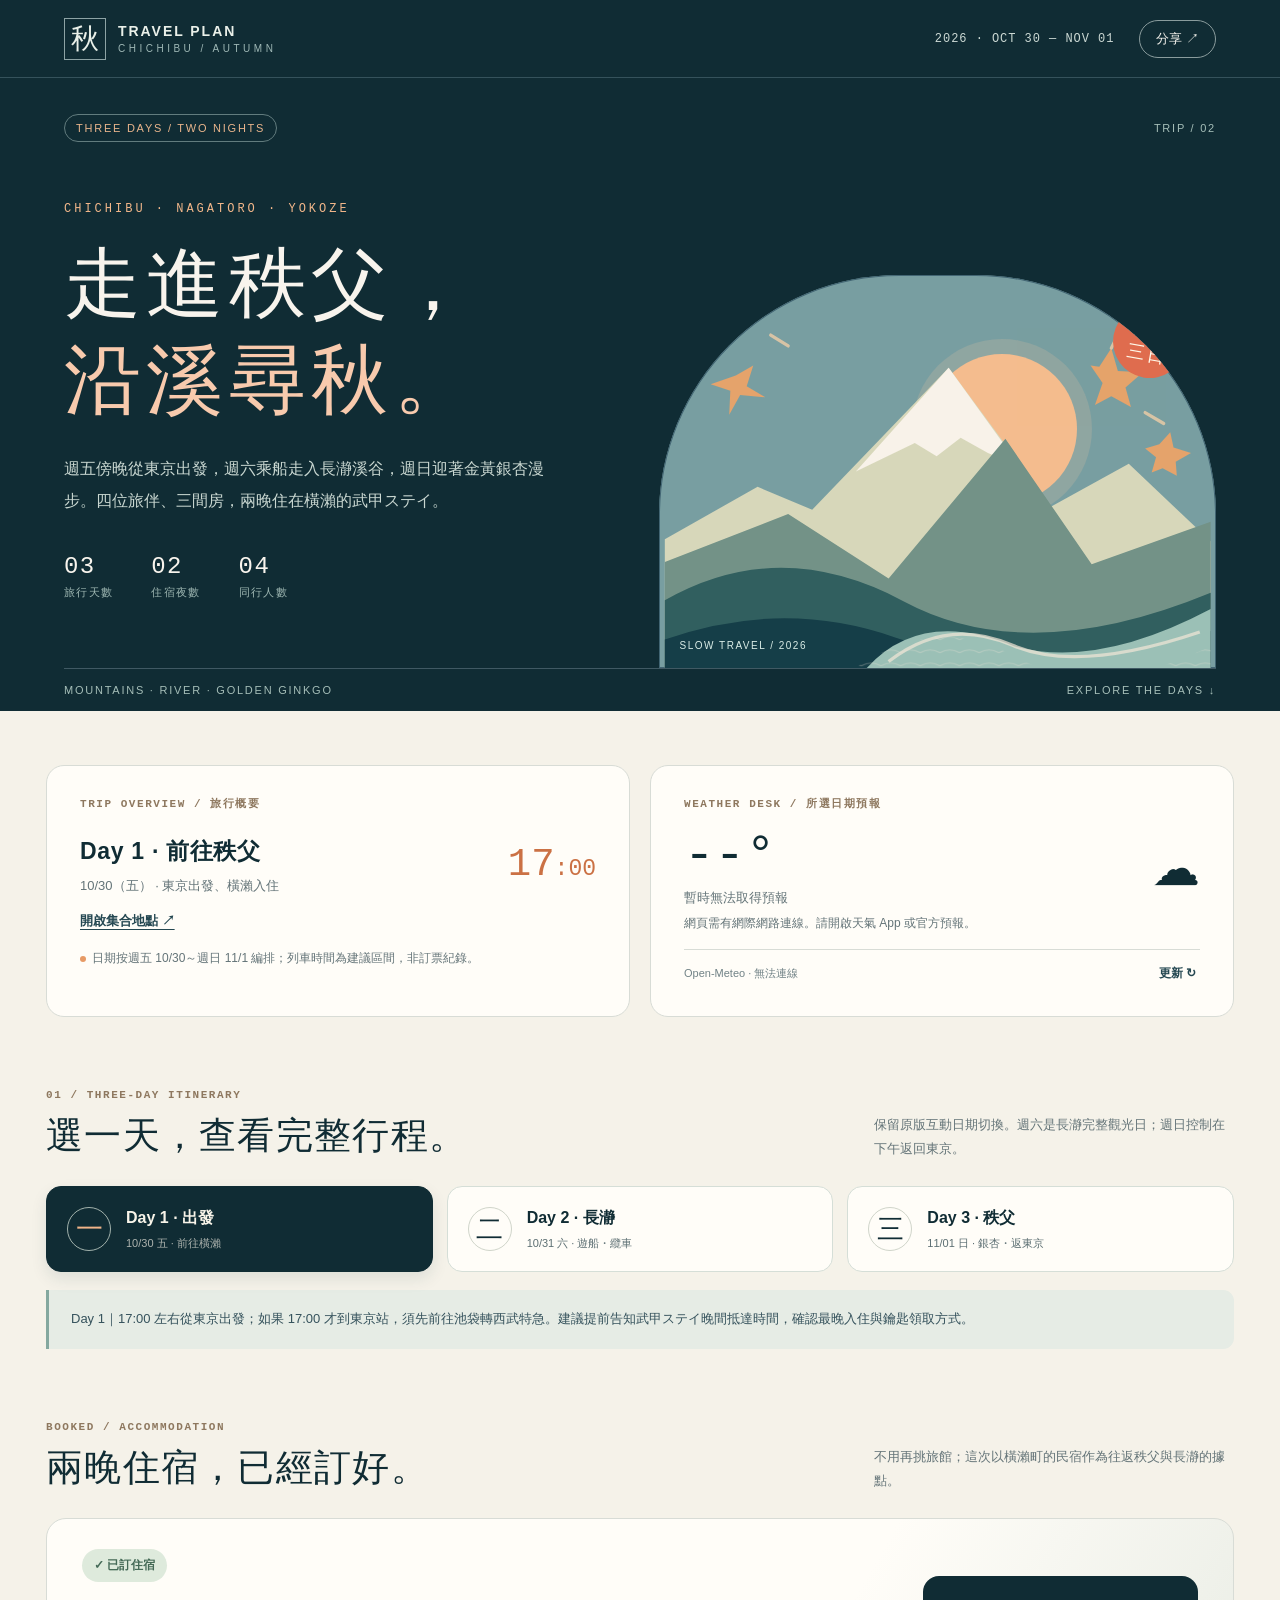
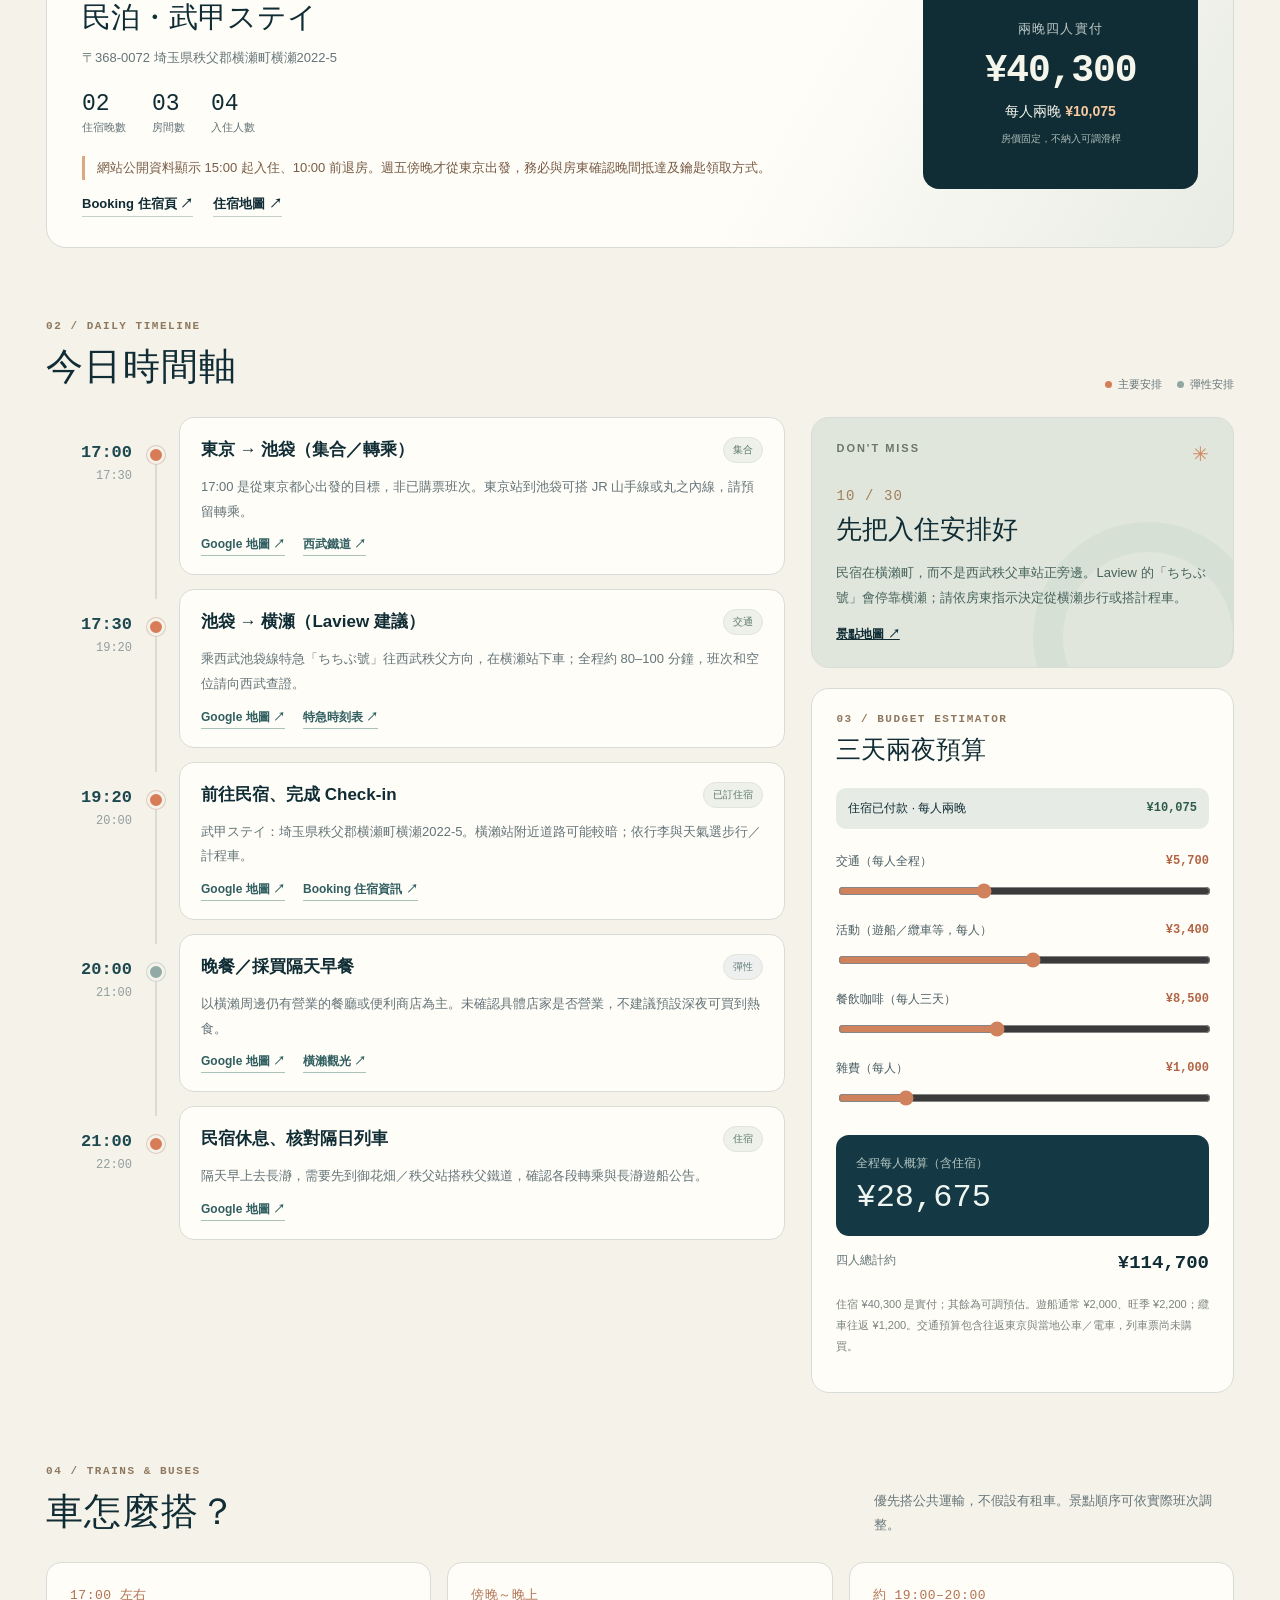
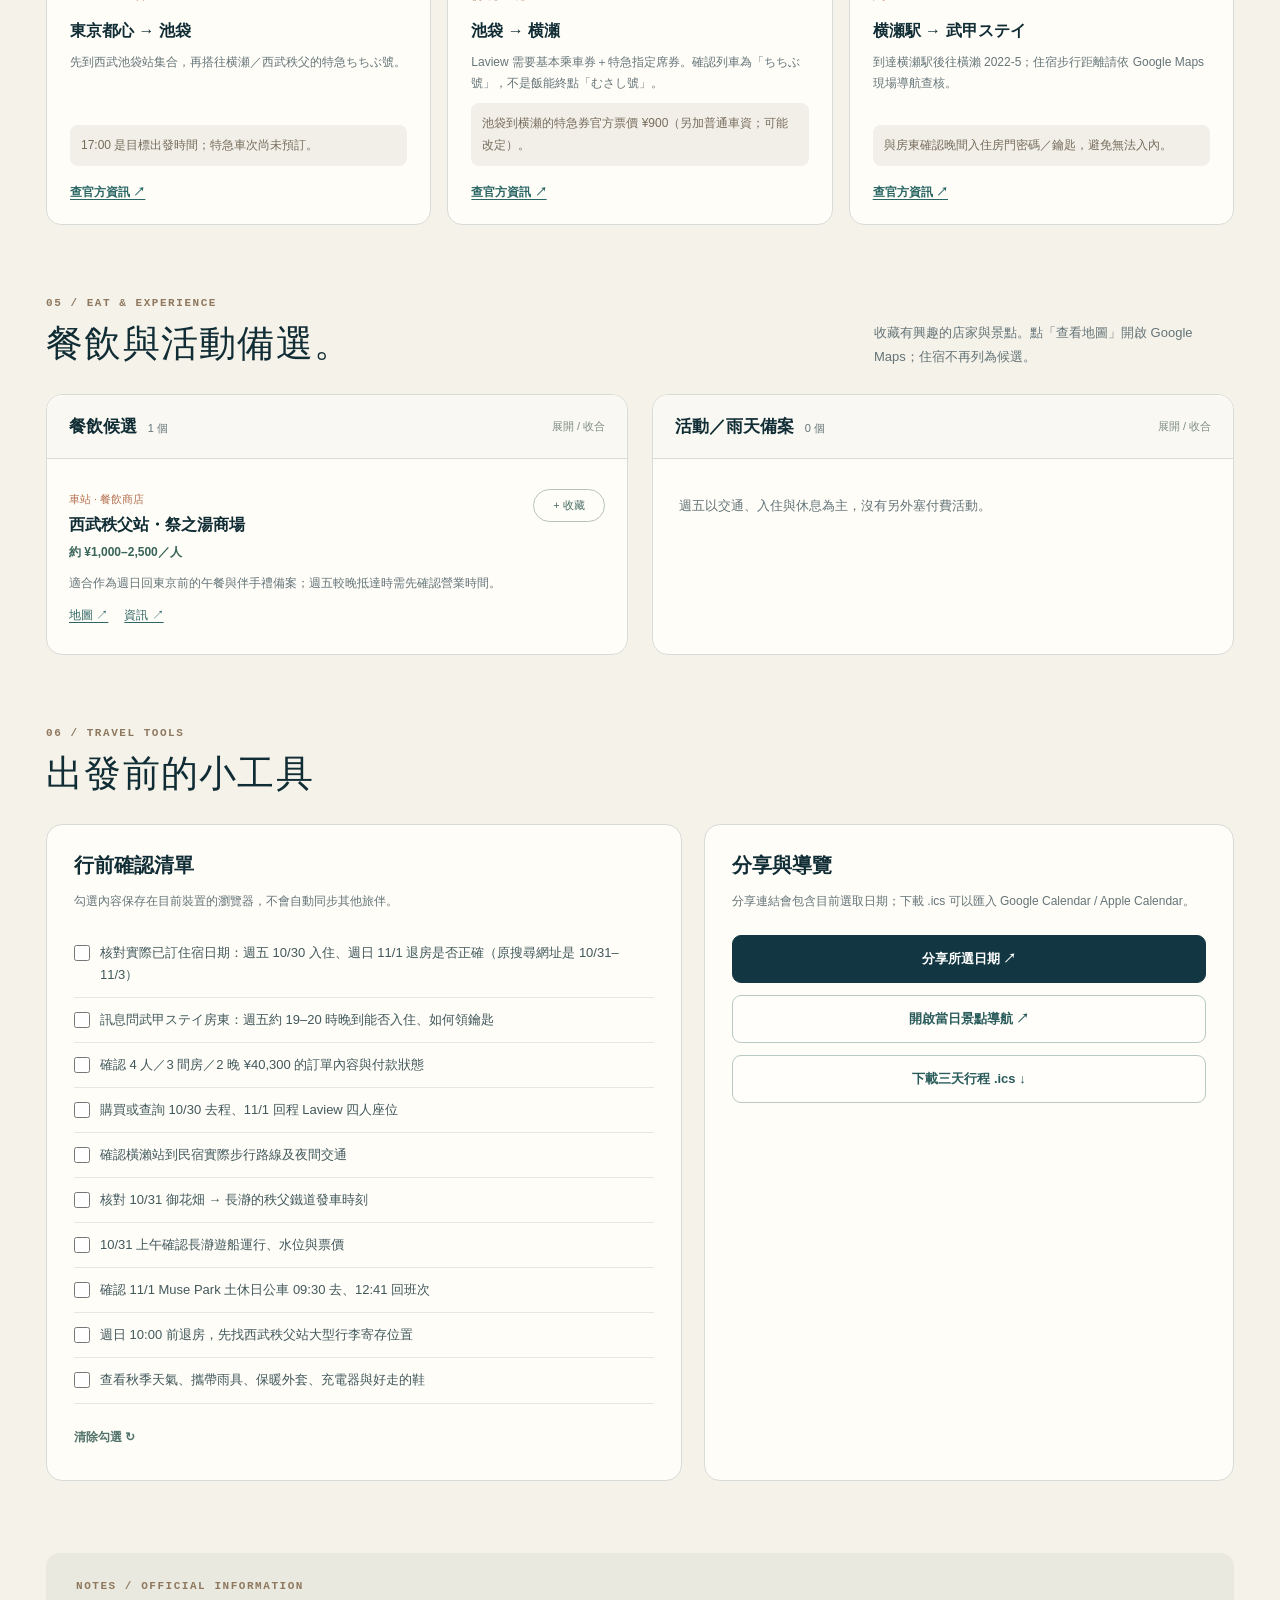
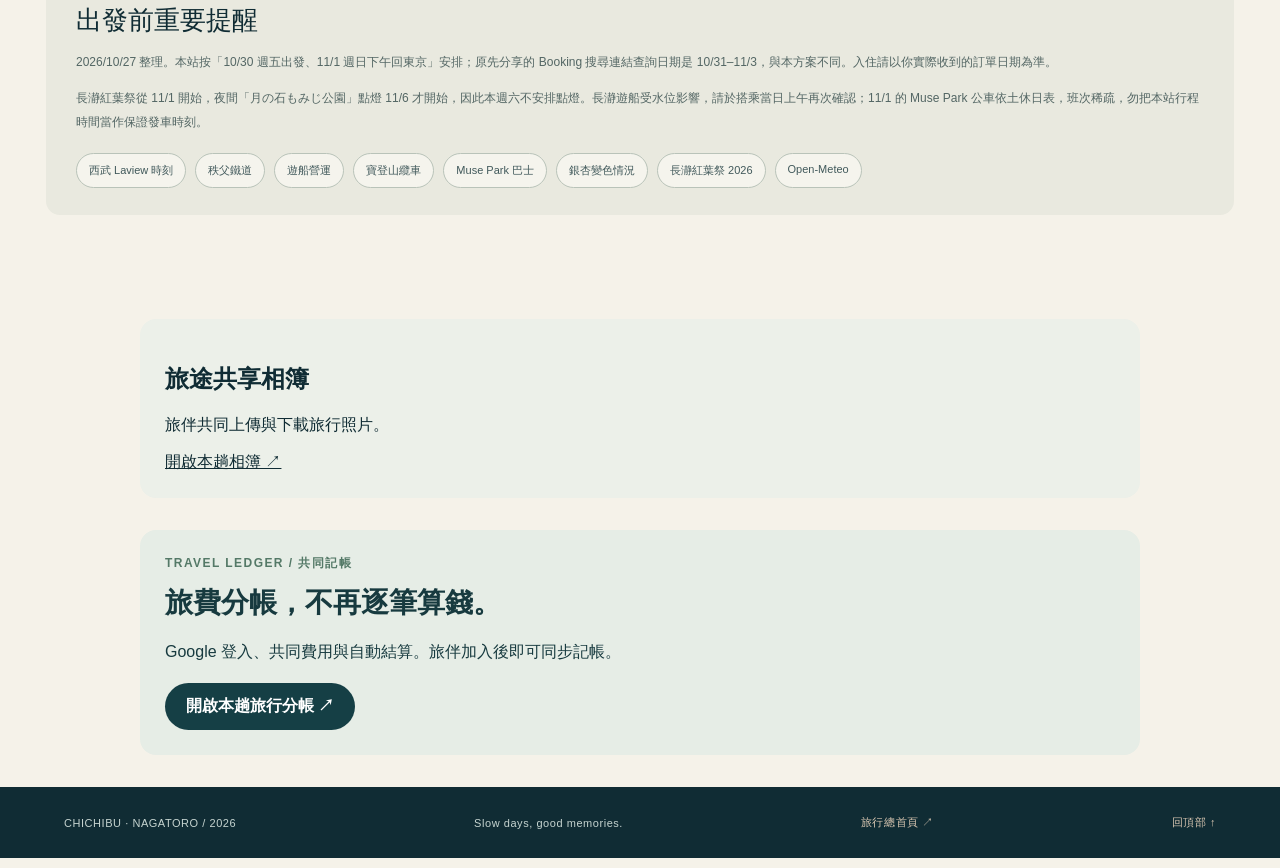
==== commit b320cd46: "feat(gallery): integrate trip albums and protect photo metadata" ====
--- a/chichibu-kawagoe/index.html
+++ b/chichibu-kawagoe/index.html
@@ -114,7 +114,7 @@
     <section class="tools-section" aria-labelledby="tools-title"><div class="section-heading"><div><div class="section-eyebrow">06 / TRAVEL TOOLS</div><h2 id="tools-title">出發前的小工具</h2></div></div><div class="tools-grid"><article class="tool-card"><h3>行前確認清單</h3><p>勾選內容保存在目前裝置的瀏覽器，不會自動同步其他旅伴。</p><div class="checklist" id="checklist"></div><button class="reset-button" id="resetChecklist" type="button">清除勾選 ↻</button></article><article class="tool-card"><h3>分享與導覽</h3><p>分享連結會包含目前選取日期；下載 .ics 可以匯入 Google Calendar / Apple Calendar。</p><div class="action-stack"><button class="action-primary" id="sharePlan" type="button">分享所選日期 ↗</button><a class="action-secondary" id="routeLink" href="https://www.google.com/maps/" target="_blank" rel="noopener noreferrer">開啟當日景點導航 ↗</a><button class="action-secondary" id="downloadCalendar" type="button">下載三天行程 .ics ↓</button></div><div class="copy-message" id="copyMessage" role="status" aria-live="polite"></div></article></div></section>
     <section class="source-section" aria-labelledby="source-title"><div class="section-eyebrow">NOTES / OFFICIAL INFORMATION</div><h2 id="source-title">出發前重要提醒</h2><p>2026/10/27 整理。本站按「10/30 週五出發、11/1 週日下午回東京」安排；原先分享的 Booking 搜尋連結查詢日期是 10/31–11/3，與本方案不同。入住請以你實際收到的訂單日期為準。</p><p>長瀞紅葉祭從 11/1 開始，夜間「月の石もみじ公園」點燈 11/6 才開始，因此本週六不安排點燈。長瀞遊船受水位影響，請於搭乘當日上午再次確認；11/1 的 Muse Park 公車依土休日表，班次稀疏，勿把本站行程時間當作保證發車時刻。</p><div class="source-links"><a href="https://www.seiburailway.jp/railway/reservedtrain/timetable/" target="_blank" rel="noopener noreferrer">西武 Laview 時刻</a><a href="https://www.chichibu-railway.co.jp/" target="_blank" rel="noopener noreferrer">秩父鐵道</a><a href="https://www.chichibu-railway.co.jp/nagatoro/boat.html" target="_blank" rel="noopener noreferrer">遊船營運</a><a href="https://www.hodosan-ropeway.co.jp/information" target="_blank" rel="noopener noreferrer">寶登山纜車</a><a href="https://www.muse-park.com/access" target="_blank" rel="noopener noreferrer">Muse Park 巴士</a><a href="https://www.muse-park.com/flower" target="_blank" rel="noopener noreferrer">銀杏變色情況</a><a href="https://www.nagatoro.gr.jp/kouyo2026/" target="_blank" rel="noopener noreferrer">長瀞紅葉祭 2026</a><a href="https://open-meteo.com/" target="_blank" rel="noopener noreferrer">Open-Meteo</a></div></section>
   </div>
-<section aria-label="旅行共同分帳" style="margin:32px auto;max-width:1000px;padding:25px;background:#e6ede6;color:#173a3f;border-radius:16px"><div style="font-size:12px;letter-spacing:.12em;font-weight:800;color:#547967">TRAVEL LEDGER / 共同記帳</div><h2 style="margin:12px 0;font-size:28px">旅費分帳，不再逐筆算錢。</h2><p style="line-height:1.8">Google 登入、共同費用與自動結算。旅伴加入後即可同步記帳。</p><a style="display:inline-block;padding:13px 21px;border-radius:28px;background:#153f45;color:#fff;text-decoration:none;font-weight:750" href="../expense-tracker/?trip=chichibu-kawagoe-2026">開啟本趟旅行分帳 ↗</a></section>
+<section aria-label="旅行共享相簿" style="margin:24px auto;max-width:1000px;padding:25px;background:#ecf0e9;border-radius:16px"><h2>旅途共享相簿</h2><p>旅伴共同上傳與下載旅行照片。</p><a href="../photo-gallery/?trip=chichibu-kawagoe-2026">開啟本趟相簿 ↗</a></section><section aria-label="旅行共同分帳" style="margin:32px auto;max-width:1000px;padding:25px;background:#e6ede6;color:#173a3f;border-radius:16px"><div style="font-size:12px;letter-spacing:.12em;font-weight:800;color:#547967">TRAVEL LEDGER / 共同記帳</div><h2 style="margin:12px 0;font-size:28px">旅費分帳，不再逐筆算錢。</h2><p style="line-height:1.8">Google 登入、共同費用與自動結算。旅伴加入後即可同步記帳。</p><a style="display:inline-block;padding:13px 21px;border-radius:28px;background:#153f45;color:#fff;text-decoration:none;font-weight:750" href="../expense-tracker/?trip=chichibu-kawagoe-2026">開啟本趟旅行分帳 ↗</a></section>
 </main>
 <footer class="site-footer"><span>CHICHIBU · NAGATORO / 2026</span><span>Slow days, good memories.</span><a href="../">旅行總首頁 ↗</a><a href="#top">回頂部 ↑</a></footer>
 <div class="toast" id="toast" role="status" aria-live="polite"></div>
